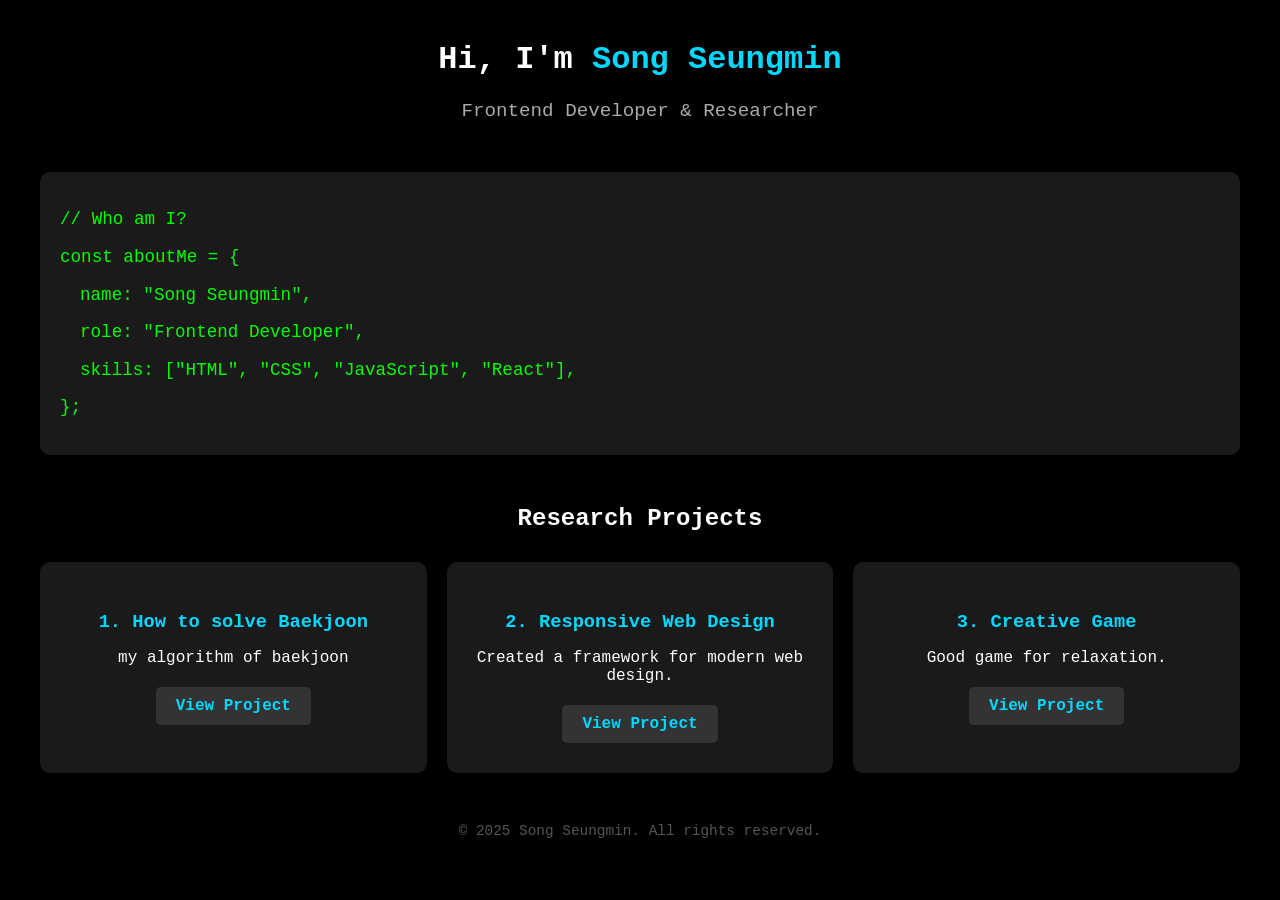
==== index.html @ e550bea3 "Rename test2.html to index.html" ====
<!DOCTYPE html>
<html lang="ko">
<head>
    <meta charset="UTF-8">
    <meta name="viewport" content="width=device-width, initial-scale=1.0">
    <title>Song Seungmin - Portfolio</title>
    <style>
        /* General Styles */
        body {
            margin: 0;
            font-family: 'Courier New', Courier, monospace;
            background-color: #000;
            color: #fff;
        }
        .container {
            max-width: 1200px;
            margin: auto;
            padding: 20px;
        }
        /* Header */
        header {
            text-align: center;
            margin-bottom: 50px;
        }
        header .highlight {
            color: #00d8ff;
        }
        .subtitle {
            font-size: 1.2rem;
            color: #aaa;
        }
        /* Intro Section */
        .intro {
            margin-bottom: 50px;
            padding: 20px;
            background: #1a1a1a;
            border-radius: 10px;
        }
        .intro .code-text {
            color: #00ff00;
            font-size: 1.1rem;
        }
        .intro .code-indent {
            color: #00ff00;
            font-size: 1.1rem;
            margin-left: 20px;
        }
        /* Projects Section */
        .projects {
            margin-top: 40px;
        }
        .projects h2 {
            text-align: center;
            margin-bottom: 30px;
        }
        .project-list {
            display: grid;
            grid-template-columns: repeat(auto-fit, minmax(350px, 1fr));
            gap: 20px;
        }
        .project-item {
            background-color: #1a1a1a;
            padding: 30px;
            border-radius: 10px;
            transition: transform 0.3s ease, box-shadow 0.3s ease;
            text-align: center;
        }
        .project-item:hover {
            transform: translateY(-5px);
            box-shadow: 0 4px 15px rgba(0, 0, 0, 0.8);
        }
        .project-item h3 {
            color: #00d8ff;
            margin-bottom: 10px;
        }
        .project-item p {
            margin-bottom: 20px;
        }
        .project-link {
            color: #00d8ff;
            text-decoration: none;
            font-weight: bold;
            font-size: 1rem;
            padding: 10px 20px;
            background-color: #333;
            border-radius: 5px;
            display: inline-block;
        }
        .project-link:hover {
            background-color: #00d8ff;
            color: #000;
        }
        /* Footer */
        footer {
            text-align: center;
            margin-top: 50px;
            font-size: 0.9rem;
            color: #555;
        }
    </style>
</head>
<body>
    <div class="container">
        <!-- Header Section -->
        <header>
            <h1>Hi, I'm <span class="highlight">Song Seungmin</span></h1>
            <p class="subtitle">Frontend Developer & Researcher</p>
        </header>
        <!-- Introduction Section -->
        <main>
            <section class="intro">
                <p class="code-text">// Who am I?</p>
                <p class="code-text">const aboutMe = &#123;</p>
                <p class="code-indent">name: "Song Seungmin",</p>
                <p class="code-indent">role: "Frontend Developer",</p>
                <p class="code-indent">skills: ["HTML", "CSS", "JavaScript", "React"],</p>
                <p class="code-text">&#125;;</p>
            </section>
            <!-- Projects Section -->
            <section class="projects">
                <h2>Research Projects</h2>
                <div class="project-list">
                    <div class="project-item">
                        <h3>1. How to solve Baekjoon</h3>
                        <p>my algorithm of baekjoon</p>
                        <a href="http://smile-songbaekjoon.kro.kr/" target="_blank" class="project-link">View Project</a>
                    </div>
                    <div class="project-item">
                        <h3>2. Responsive Web Design</h3>
                        <p>Created a framework for modern web design.</p>
                        <a href="http://smile-songport.kro.kr/" target="_blank" class="project-link">View Project</a>
                    </div>
                    <div class="project-item">
                        <h3>3. Creative Game</h3>
                        <p>Good game for relaxation.</p>
                        <a href="http://smile-songgame.kro.kr/" target="_blank" class="project-link">View Project</a>
                    </div>
                </div>
            </section>
        </main>
        <!-- Footer Section -->
        <footer>
            <p>© 2025 Song Seungmin. All rights reserved.</p>
        </footer>
    </div>
</body>
</html>
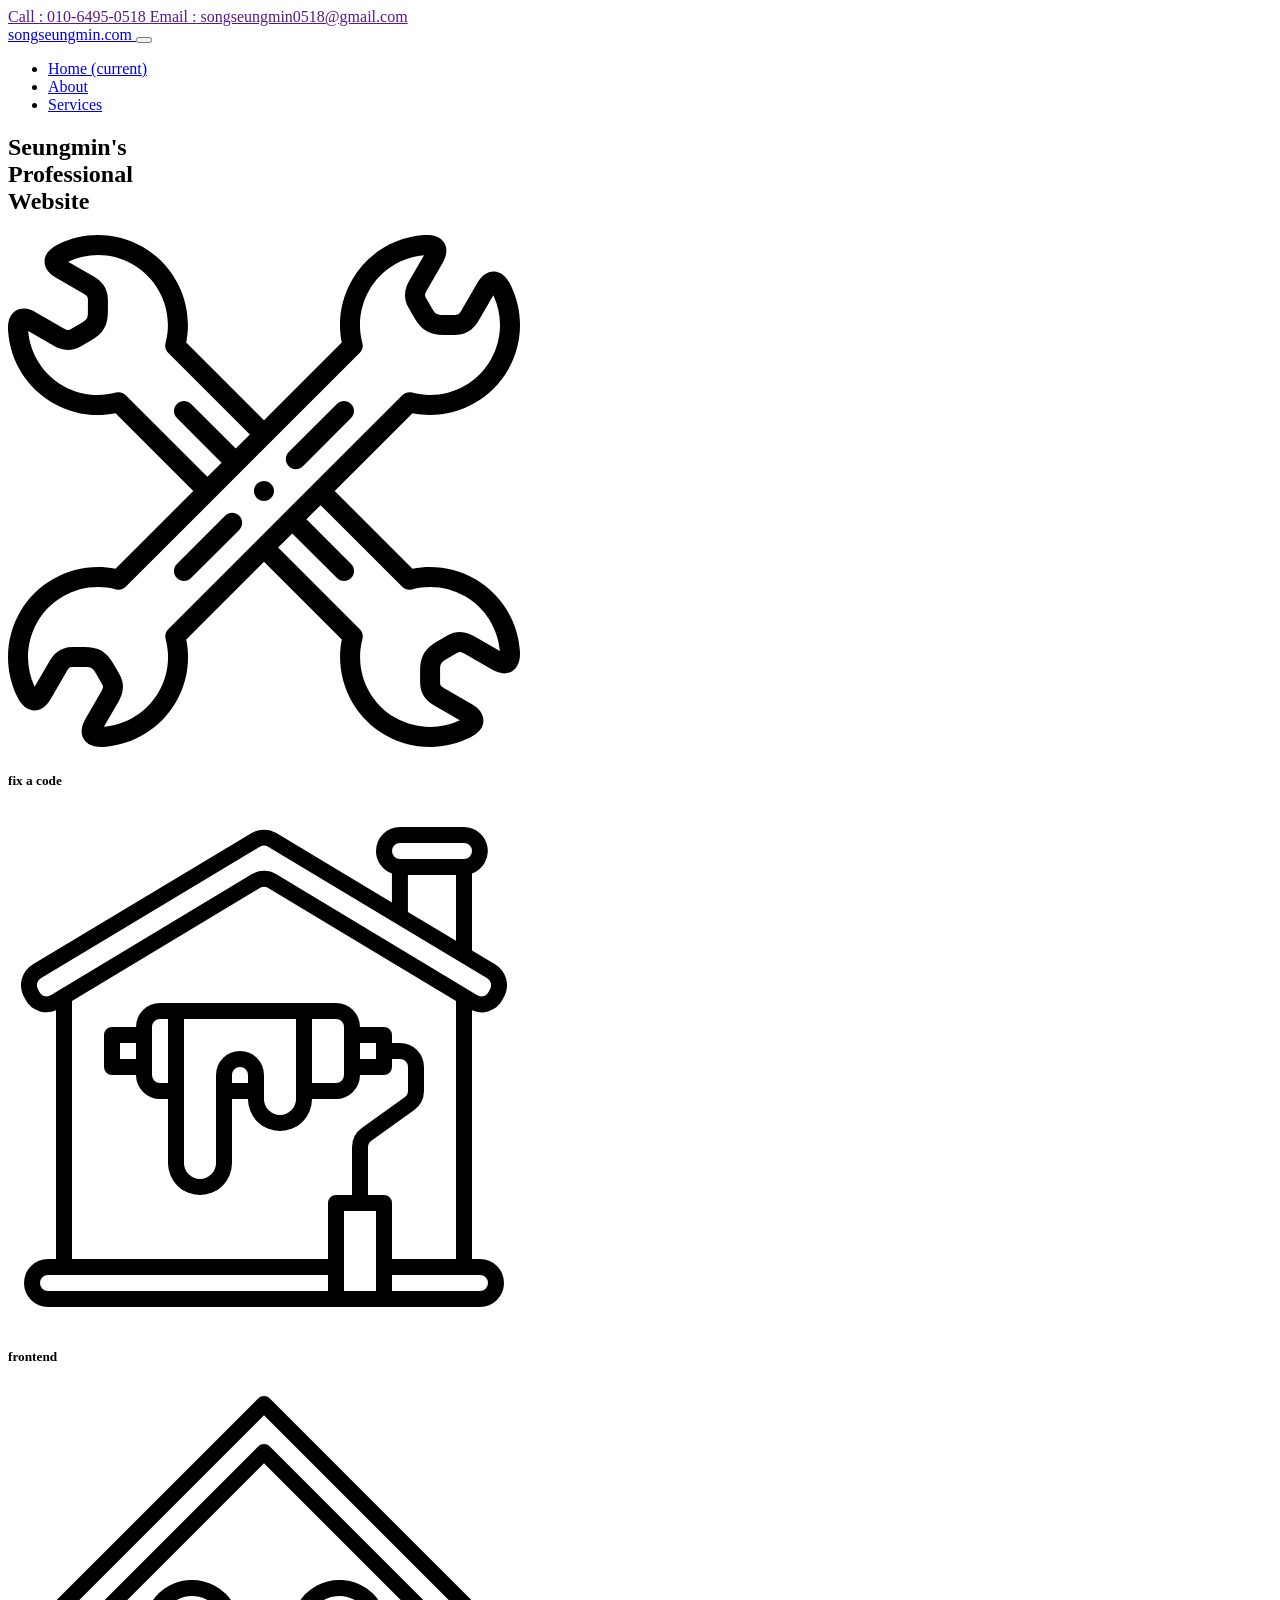
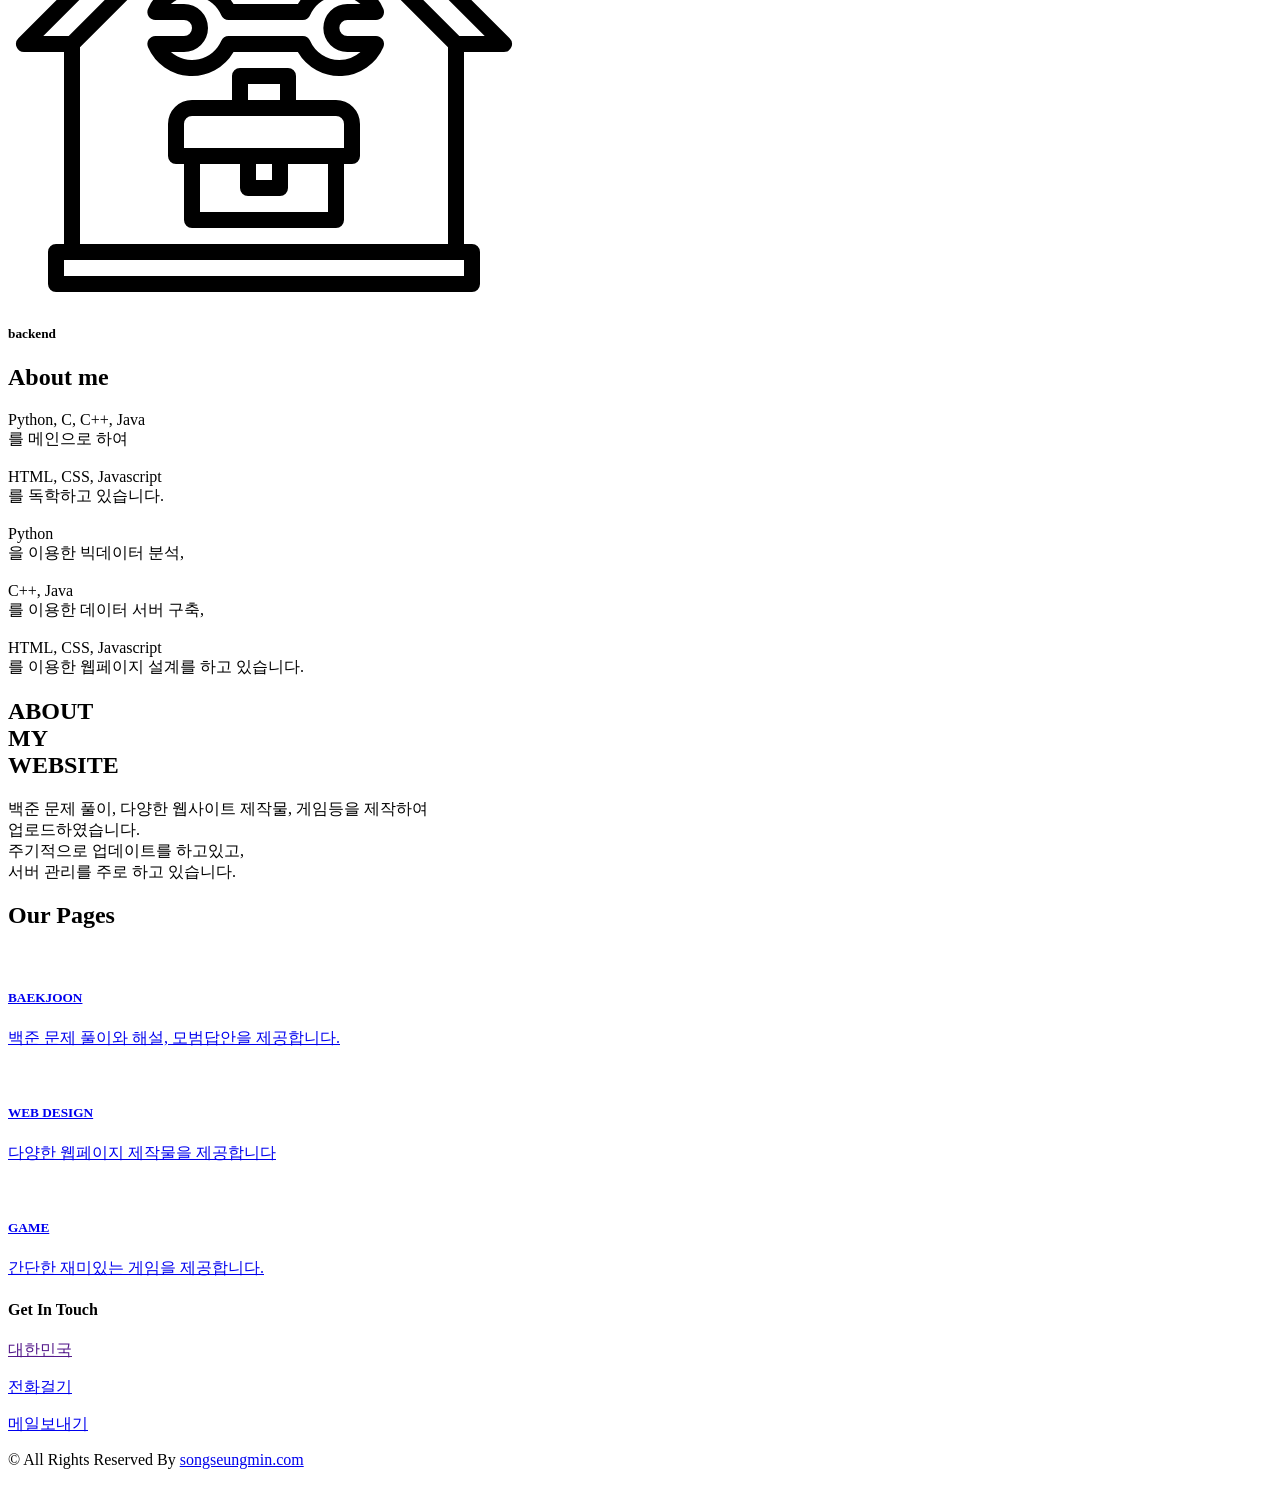
==== commit c25a9ed6: "Update index.html" ====
--- a/index.html
+++ b/index.html
@@ -1,147 +1,383 @@
 <!DOCTYPE html>
-<html lang="ko">
+<html>
+
 <head>
-    <meta charset="UTF-8">
-    <meta name="viewport" content="width=device-width, initial-scale=1.0">
-    <title>Song Seungmin - Portfolio</title>
-    <style>
-        /* General Styles */
-        body {
-            margin: 0;
-            font-family: 'Courier New', Courier, monospace;
-            background-color: #000;
-            color: #fff;
-        }
-        .container {
-            max-width: 1200px;
-            margin: auto;
-            padding: 20px;
-        }
-        /* Header */
-        header {
-            text-align: center;
-            margin-bottom: 50px;
-        }
-        header .highlight {
-            color: #00d8ff;
-        }
-        .subtitle {
-            font-size: 1.2rem;
-            color: #aaa;
-        }
-        /* Intro Section */
-        .intro {
-            margin-bottom: 50px;
-            padding: 20px;
-            background: #1a1a1a;
-            border-radius: 10px;
-        }
-        .intro .code-text {
-            color: #00ff00;
-            font-size: 1.1rem;
-        }
-        .intro .code-indent {
-            color: #00ff00;
-            font-size: 1.1rem;
-            margin-left: 20px;
-        }
-        /* Projects Section */
-        .projects {
-            margin-top: 40px;
-        }
-        .projects h2 {
-            text-align: center;
-            margin-bottom: 30px;
-        }
-        .project-list {
-            display: grid;
-            grid-template-columns: repeat(auto-fit, minmax(350px, 1fr));
-            gap: 20px;
-        }
-        .project-item {
-            background-color: #1a1a1a;
-            padding: 30px;
-            border-radius: 10px;
-            transition: transform 0.3s ease, box-shadow 0.3s ease;
-            text-align: center;
-        }
-        .project-item:hover {
-            transform: translateY(-5px);
-            box-shadow: 0 4px 15px rgba(0, 0, 0, 0.8);
-        }
-        .project-item h3 {
-            color: #00d8ff;
-            margin-bottom: 10px;
-        }
-        .project-item p {
-            margin-bottom: 20px;
-        }
-        .project-link {
-            color: #00d8ff;
-            text-decoration: none;
-            font-weight: bold;
-            font-size: 1rem;
-            padding: 10px 20px;
-            background-color: #333;
-            border-radius: 5px;
-            display: inline-block;
-        }
-        .project-link:hover {
-            background-color: #00d8ff;
-            color: #000;
-        }
-        /* Footer */
-        footer {
-            text-align: center;
-            margin-top: 50px;
-            font-size: 0.9rem;
-            color: #555;
-        }
-    </style>
+  <!-- Basic -->
+  <meta charset="utf-8" />
+  <meta http-equiv="X-UA-Compatible" content="IE=edge" />
+  <!-- Mobile Metas -->
+  <meta name="viewport" content="width=device-width, initial-scale=1, shrink-to-fit=no" />
+  <!-- Site Metas -->
+  <meta name="keywords" content="" />
+  <meta name="description" content="" />
+  <meta name="author" content="" />
+
+  <title>songseungmin</title>
+
+  <!-- slider stylesheet -->
+  <link rel="stylesheet" type="text/css" href="https://cdnjs.cloudflare.com/ajax/libs/OwlCarousel2/2.3.4/assets/owl.carousel.min.css" />
+  <!-- bootstrap core css -->
+  <link rel="stylesheet" type="text/css" href="css/bootstrap.css" />
+  <!-- font awesome style -->
+  <link rel="stylesheet" type="text/css" href="css/font-awesome.min.css" />
+
+  <!-- Custom styles for this template -->
+  <link href="css/style.css" rel="stylesheet" />
+  <!-- responsive style -->
+  <link href="css/responsive.css" rel="stylesheet" />
+
 </head>
+
 <body>
-    <div class="container">
-        <!-- Header Section -->
-        <header>
-            <h1>Hi, I'm <span class="highlight">Song Seungmin</span></h1>
-            <p class="subtitle">Frontend Developer & Researcher</p>
-        </header>
-        <!-- Introduction Section -->
-        <main>
-            <section class="intro">
-                <p class="code-text">// Who am I?</p>
-                <p class="code-text">const aboutMe = &#123;</p>
-                <p class="code-indent">name: "Song Seungmin",</p>
-                <p class="code-indent">role: "Frontend Developer",</p>
-                <p class="code-indent">skills: ["HTML", "CSS", "JavaScript", "React"],</p>
-                <p class="code-text">&#125;;</p>
-            </section>
-            <!-- Projects Section -->
-            <section class="projects">
-                <h2>Research Projects</h2>
-                <div class="project-list">
-                    <div class="project-item">
-                        <h3>1. How to solve Baekjoon</h3>
-                        <p>my algorithm of baekjoon</p>
-                        <a href="http://smile-songbaekjoon.kro.kr/" target="_blank" class="project-link">View Project</a>
+  <div class="hero_area">
+    <!-- header section strats -->
+    <header class="header_section">
+      <div class="header_top">
+        <div class="container-fluid">
+          <div class="contact_nav">
+            <a href="">
+              <i class="fa fa-phone" aria-hidden="true"></i>
+              <span>
+                Call : 010-6495-0518
+              </span>
+            </a>
+            <a href="">
+              <i class="fa fa-envelope" aria-hidden="true"></i>
+              <span>
+                Email : songseungmin0518@gmail.com
+              </span>
+            </a>
+          </div>
+        </div>
+      </div>
+      <div class="header_bottom">
+        <div class="container-fluid">
+          <nav class="navbar navbar-expand-lg custom_nav-container ">
+            <a class="navbar-brand" href="index.html">
+              <span>
+                songseungmin.com
+              </span>
+            </a>
+
+            <button class="navbar-toggler" type="button" data-toggle="collapse" data-target="#navbarSupportedContent" aria-controls="navbarSupportedContent" aria-expanded="false" aria-label="Toggle navigation">
+              <span class=""> </span>
+            </button>
+
+            <div class="collapse navbar-collapse" id="navbarSupportedContent">
+              <ul class="navbar-nav ">
+                <li class="nav-item active">
+                  <a class="nav-link" href="index.html">Home <span class="sr-only">(current)</span></a>
+                </li>
+                <li class="nav-item">
+                  <a class="nav-link" href="about.html"> About</a>
+                </li>
+                <li class="nav-item">
+                  <a class="nav-link" href="service.html">Services</a>
+                </li>
+              </ul>
+            </div>
+          </nav>
+        </div>
+      </div>
+    </header>
+    <!-- end header section -->
+    <!-- slider section -->
+    <section class="slider_section ">
+      <div class="container ">
+        <div class="row">
+          <div class="col-md-6 ">
+            <div class="detail-box">
+              <h1>
+                Seungmin's <br>
+                Professional <br>
+                Website
+              </h1>
+              <p>
+                
+              </p>
+
+            </div>
+          </div>
+          <div class="col-md-6">
+            <div class="img-box">
+
+            </div>
+          </div>
+        </div>
+      </div>
+    </section>
+    <!-- end slider section -->
+  </div>
+
+  <!-- feature section -->
+  <section class="feature_section">
+    <div class="container">
+      <div class="feature_container">
+        <div class="box active">
+          <div class="img-box">
+            <svg enable-background="new 0 0 511.995 511.995" height="512" viewBox="0 0 511.995 511.995" width="512" xmlns="http://www.w3.org/2000/svg">
+              <g>
+                <g>
+                  <path d="m217.106 280.749-48.214 48.214c-3.905 3.905-3.905 10.237 0 14.143 1.953 1.953 4.512 2.929 7.071 2.929s5.119-.976 7.071-2.929l48.214-48.214c3.905-3.905 3.905-10.237 0-14.143s-10.237-3.905-14.142 0z" />
+                  <path d="m328.915 168.939-48.17 48.17c-3.905 3.905-3.905 10.237 0 14.143 1.953 1.953 4.512 2.929 7.071 2.929s5.118-.976 7.071-2.929l48.17-48.17c3.905-3.905 3.905-10.237 0-14.143-3.905-3.905-10.235-3.905-14.142 0z" />
+                  <path d="m467.092 344.045c-19.14-11.051-41.175-14.64-62.649-10.314l-77.734-77.734 77.792-77.792c5.807 1.153 11.636 1.714 17.42 1.713 31.563-.001 61.664-16.706 78.009-45.016 14.983-25.951 16.076-57.546 2.923-84.516-4.363-8.946-10.004-13.602-16.765-13.838-6.652-.225-12.388 3.784-17.092 11.933l-15.5 26.847c-2.641 4.573-3.996 4.574-6.241 4.574h-11.499c-7.173 0-8.405-.712-11.992-6.924l-5.749-9.957c-1.161-2.011-1.801-3.12.84-7.692l15.5-26.847c4.705-8.15 5.307-15.138 1.788-20.769-3.585-5.737-10.432-8.295-20.366-7.6-29.932 2.094-56.747 18.837-71.73 44.789-11.052 19.141-14.641 41.178-10.313 62.65l-77.734 77.734-77.792-77.792c7.444-37.494-9.805-76.089-43.302-95.429-25.954-14.982-57.549-16.075-84.519-2.921-8.945 4.363-13.601 10.003-13.837 16.764-.232 6.636 3.783 12.387 11.933 17.092l26.846 15.5c4.574 2.641 4.574 3.92 4.574 6.241v11.499c0 7.173-.712 8.406-6.924 11.992l-9.958 5.749c-2.011 1.161-3.119 1.801-7.692-.839l-26.847-15.5c-8.15-4.706-15.138-5.307-20.769-1.789-5.737 3.585-8.294 10.437-7.6 20.366 2.094 29.933 18.837 56.749 44.789 71.732 19.141 11.051 41.176 14.64 62.65 10.313l77.734 77.734-77.792 77.791c-37.491-7.443-76.088 9.805-95.429 43.303-14.983 25.951-16.076 57.545-2.922 84.515 4.363 8.946 10.003 13.602 16.764 13.838 6.644.24 12.387-3.783 17.093-11.933l15.5-26.846c2.641-4.574 3.92-4.574 6.242-4.574h11.498c7.172 0 8.405.712 11.992 6.924l5.748 9.957c1.161 2.012 1.801 3.12-.839 7.692l-15.5 26.847c-4.706 8.15-5.307 15.138-1.788 20.769 3.202 5.124 9.008 7.711 17.285 7.711.991 0 2.019-.037 3.08-.111 29.933-2.094 56.749-18.837 71.731-44.788 11.051-19.141 14.641-41.178 10.314-62.65l77.733-77.733 77.792 77.792c-7.443 37.494 9.806 76.089 43.303 95.429 13.902 8.026 29.419 12.066 44.981 12.066 13.488-.001 27.012-3.037 39.534-9.144 8.945-4.363 13.601-10.003 13.837-16.764.232-6.636-3.782-12.387-11.933-17.093l-26.847-15.499c-4.573-2.641-4.573-3.92-4.573-6.242v-11.498c0-7.173.712-8.406 6.924-11.992l9.957-5.749c2.011-1.162 3.118-1.801 7.692.839l26.847 15.5c8.149 4.706 15.137 5.307 20.77 1.788 5.736-3.585 8.294-10.437 7.599-20.365-2.092-29.935-18.836-56.75-44.787-71.733zm-349.33-183.857c-2.529-2.528-6.217-3.514-9.67-2.585-18.082 4.867-36.972 2.39-53.188-6.972-19.866-11.47-32.794-31.86-34.751-54.705l25.178 14.537c6.256 3.612 15.932 7.629 27.692.839l9.958-5.749c12.336-7.123 16.923-15.067 16.923-29.312v-11.5c-.001-13.578-8.318-19.95-14.574-23.562l-25.178-14.535c20.763-9.729 44.887-8.727 64.752 2.743 27.385 15.812 40.811 48.162 32.647 78.671-.923 3.45.063 7.131 2.589 9.656l81.715 81.715-14.141 14.141-44.633-44.633c-3.905-3.905-10.237-3.905-14.143 0s-3.905 10.237 0 14.143l44.633 44.633-14.143 14.143zm42.426 234.045c-2.529 2.529-3.515 6.216-2.585 9.67 4.866 18.083 2.39 36.972-6.973 53.189-11.469 19.865-31.858 32.794-54.704 34.751l14.537-25.178c3.611-6.256 7.627-15.933.839-27.692l-5.749-9.958c-7.123-12.336-15.066-16.923-29.311-16.923h-11.5c-13.577 0-19.95 8.317-23.563 14.573l-14.536 25.178c-9.728-20.763-8.726-44.886 2.743-64.751 15.812-27.386 48.161-40.813 78.671-32.647 3.45.921 7.131-.063 9.656-2.589l234.094-234.094c2.529-2.529 3.515-6.216 2.585-9.67-4.866-18.083-2.391-36.972 6.973-53.188 11.47-19.866 31.86-32.794 54.705-34.751l-14.537 25.177c-3.612 6.256-7.629 15.932-.84 27.692l5.749 9.958c7.123 12.337 15.067 16.923 29.312 16.923h11.5c13.578-.001 19.95-8.318 23.562-14.573l14.537-25.178c9.728 20.763 8.726 44.885-2.744 64.751-15.811 27.386-48.164 40.809-78.671 32.647-3.451-.923-7.131.064-9.656 2.589zm306.476 7.3c-6.257-3.612-15.936-7.626-27.691-.839l-9.958 5.749c-12.336 7.122-16.923 15.066-16.923 29.31v11.5c0 13.578 8.317 19.95 14.573 23.563l25.178 14.536c-20.762 9.729-44.885 8.727-64.751-2.743-27.386-15.812-40.811-48.163-32.647-78.671.923-3.45-.063-7.131-2.589-9.656l-81.716-81.716 14.143-14.143 44.68 44.681c1.953 1.953 4.512 2.929 7.071 2.929s5.118-.977 7.071-2.929c3.905-3.905 3.905-10.237 0-14.142l-44.68-44.681 14.141-14.141 81.667 81.667c2.528 2.528 6.215 3.514 9.67 2.585 18.079-4.867 36.972-2.39 53.188 6.973 19.866 11.47 32.795 31.859 34.751 54.704z" />
+                  <path d="m255.998 245.998h-.007c-5.523 0-9.996 4.477-9.996 10s4.48 10 10.003 10 10-4.477 10-10-4.477-10-10-10z" />
+                </g>
+              </g>
+            </svg>
+          </div>
+          <h5 class="name">
+            fix a code
+          </h5>
+        </div>
+        <div class="box active">
+          <div class="img-box">
+            <svg xmlns="http://www.w3.org/2000/svg" viewBox="0 0 64 64" width="512" height="512">
+              <g id="paint-painted-paint_roller-home-house" data-name="paint-painted-paint roller-home-house">
+                <path d="M60.01,25.05a2.963,2.963,0,0,0,1.85-1.54l.21-.41a3.022,3.022,0,0,0-1.14-3.91L58,17.43V7.82A3,3,0,0,0,57,2H49a3.009,3.009,0,0,0-3,3,2.979,2.979,0,0,0,1.99,2.81v3.62L33.54,2.76a2.988,2.988,0,0,0-3.08,0L3.07,19.19A3.022,3.022,0,0,0,1.93,23.1l.21.41a2.963,2.963,0,0,0,1.85,1.54,2.923,2.923,0,0,0,.83.12A3.033,3.033,0,0,0,6,24.9V56H5a3,3,0,0,0,0,6H59a3,3,0,0,0,0-6H58V24.91A2.9,2.9,0,0,0,60.01,25.05ZM49,4h8a1,1,0,0,1,0,2H49a1,1,0,0,1,0-2Zm7,4v8.23l-6.01-3.6V8ZM40,60H5a1,1,0,0,1,0-2H40Zm6,0H42V50h4Zm1-12H45V42.03a1.028,1.028,0,0,1,.42-.82l5.32-3.8A2.991,2.991,0,0,0,52,34.97V32a3.009,3.009,0,0,0-3-3H48V28a1,1,0,0,0-1-1H44a3.009,3.009,0,0,0-3-3H19a3.009,3.009,0,0,0-3,3H13a1,1,0,0,0-1,1v4a1,1,0,0,0,1,1h3a3.009,3.009,0,0,0,3,3h1v8a4,4,0,0,0,8,0V36h2a4,4,0,0,0,8,0h3a3.009,3.009,0,0,0,3-3h3a1,1,0,0,0,1-1V31h1a1,1,0,0,1,1,1v2.97a1.028,1.028,0,0,1-.42.82l-5.32,3.8A2.991,2.991,0,0,0,43,42.03V48H41a1,1,0,0,0-1,1v7H8V23.76L31.48,9.62a1.02,1.02,0,0,1,1.04,0L56,23.76V56H48V49A1,1,0,0,0,47,48ZM46,29v2H44V29Zm-4-2v6a1,1,0,0,1-1,1H38V26h3A1,1,0,0,1,42,27ZM29,30a3.009,3.009,0,0,0-3,3V44a2,2,0,0,1-4,0V26H36V36a2,2,0,0,1-4,0V33A3.009,3.009,0,0,0,29,30Zm1,3v1H28V33a1,1,0,0,1,2,0ZM20,26v8H19a1,1,0,0,1-1-1V27a1,1,0,0,1,1-1Zm-4,3v2H14V29ZM59,58a1,1,0,0,1,0,2H48V58ZM33.55,7.91a2.979,2.979,0,0,0-3.1,0L5.34,23.03a1.018,1.018,0,0,1-.8.1.972.972,0,0,1-.61-.51l-.21-.41A1.021,1.021,0,0,1,4.1,20.9L31.49,4.47a1,1,0,0,1,1.02,0L59.9,20.9a1.021,1.021,0,0,1,.38,1.31l-.21.41a.972.972,0,0,1-.61.51,1.018,1.018,0,0,1-.8-.1Z" />
+              </g>
+            </svg>
+          </div>
+          <h5 class="name">
+            frontend
+          </h5>
+        </div>
+        <div class="box active">
+          <div class="img-box">
+            <svg xmlns="http://www.w3.org/2000/svg" viewBox="0 0 64 64" width="512" height="512">
+              <path d="M62.707,31.293l-30-30a1,1,0,0,0-1.414,0l-30,30A1,1,0,0,0,2,33H7V57H6a1,1,0,0,0-1,1v4a1,1,0,0,0,1,1H58a1,1,0,0,0,1-1V58a1,1,0,0,0-1-1H57V33h5a1,1,0,0,0,.707-1.707ZM57,61H7V59H57ZM9,57V32.414l23-23,23,23V57ZM56.414,31,32.707,7.293a1,1,0,0,0-1.414,0L7.586,31H4.414L32,3.414,59.586,31Z" />
+              <path d="M41,39H36V36a1,1,0,0,0-1-1H29a1,1,0,0,0-1,1v3H23a3,3,0,0,0-3,3v4a1,1,0,0,0,1,1h1v7a1,1,0,0,0,1,1H41a1,1,0,0,0,1-1V47h1a1,1,0,0,0,1-1V42A3,3,0,0,0,41,39ZM30,37h4v2H30ZM40,53H24V47h5v3a1,1,0,0,0,1,1h4a1,1,0,0,0,1-1V47h5Zm-9-6h2v2H31Zm11-2H22V42a1,1,0,0,1,1-1H41a1,1,0,0,1,1,1Z" />
+              <path d="M46,31H42.422a1,1,0,0,1,0-2H46a1,1,0,0,0,.916-1.4A5.992,5.992,0,0,0,36.231,27h-8.04a5.992,5.992,0,0,0-10.685.6,1,1,0,0,0,.916,1.4H22a1,1,0,0,1,0,2H18.422a1,1,0,0,0-.916,1.4,5.992,5.992,0,0,0,10.685.6h8.04a5.992,5.992,0,0,0,10.685-.6A1,1,0,0,0,46,31Zm-4.578,3a4,4,0,0,1-3.662-2.4,1,1,0,0,0-.916-.6H27.578a1,1,0,0,0-.916.6,3.991,3.991,0,0,1-6.3,1.4H22a3,3,0,0,0,0-6H20.359a3.991,3.991,0,0,1,6.3,1.4,1,1,0,0,0,.916.6h9.266a1,1,0,0,0,.916-.6,3.991,3.991,0,0,1,6.3-1.4h-1.64a3,3,0,0,0,0,6h1.64A3.988,3.988,0,0,1,41.422,34Z" /></svg>
+          </div>
+          <h5 class="name">
+            backend
+          </h5>
+        </div>
+      </div>
+    </div>
+  </section>
+
+  <!-- end feature section -->
+
+  <!-- about section -->
+
+  <section class="about_section layout_padding-bottom">
+    <div class="container">
+      <div class="row">
+        <div class="col-lg-5 col-md-6">
+          <div class="detail-box">
+            <h2>
+              About me
+            </h2>
+            <p>
+              Python, C, C++, Java<br>
+              를 메인으로 하여<br><br>
+              HTML, CSS, Javascript<br>
+              를 독학하고 있습니다.<br><br>
+              Python<br>
+              을 이용한 빅데이터 분석,<br><br>
+              C++, Java<br>
+              를 이용한 데이터 서버 구축, <br><br>
+              HTML, CSS, Javascript<br>
+              를 이용한 웹페이지 설계를 하고 있습니다.<br>
+            </p>
+
+          </div>
+        </div>
+        <div class="col-lg-7 col-md-6">
+          <div class="img-box">
+          </div>
+        </div>
+      </div>
+    </div>
+  </section>
+
+  <!-- end about section -->
+
+
+  <!-- professional section -->
+
+  <section class="professional_section layout_padding">
+    <div class="container">
+      <div class="row">
+        <div class="col-md-6">
+          <div class="img-box">
+          </div>
+        </div>
+        <div class="col-md-6 ">
+          <div class="detail-box">
+            <h2>
+              ABOUT<br>
+              MY<br>
+              WEBSITE
+            </h2>
+            <p>
+              백준 문제 풀이, 다양한 웹사이트 제작물, 게임등을 제작하여<br>
+              업로드하였습니다.<br>
+              주기적으로 업데이트를 하고있고,<br>
+              서버 관리를 주로 하고 있습니다.
+            </p>
+          </div>
+        </div>
+      </div>
+    </div>
+  </section>
+
+  <!-- end professional section -->
+
+  <!-- service section -->
+
+  <section class="service_section layout_padding">
+    <div class="container ">
+      <div class="heading_container heading_center">
+        <h2> Our Pages </h2>
+      </div>
+      <div class="row">
+        <div class="col-sm-6 col-md-4 mx-auto">
+          <div class="box ">
+            <div class="img-box">
+              <img src="images/s1.png" alt="" />
+            </div>
+            <div class="detail-box">
+              <h5>
+                <a href="http://smile-songbaekjoon.kro.kr">BAEKJOON</a>
+              </h5>
+              <p>
+                <a href="http://smile-songbaekjoon.kro.kr">백준 문제 풀이와 해설, 모범답안을 제공합니다.</a>
+              </p>
+            </div>
+          </div>
+        </div>
+        <div class="col-sm-6 col-md-4 mx-auto">
+          <div class="box ">
+            <div class="img-box">
+              <img src="images/s2.png" alt="" />
+            </div>
+            <div class="detail-box">
+              <h5>
+                <a href="http://smile-songport.kro.kr">WEB DESIGN</a>
+              </h5>
+              <p>
+                <a href="http://smile-songport.kro.kr">다양한 웹페이지 제작물을 제공합니다</a>
+              </p>
+            </div>
+          </div>
+        </div>
+        <div class="col-sm-6 col-md-4 mx-auto">
+          <div class="box ">
+            <div class="img-box">
+              <img src="images/s3.png" alt="" />
+            </div>
+            <div class="detail-box">
+              <h5>
+                <a href="http://smile-songgame.kro.kr">GAME</a>
+              </h5>
+              <p>
+                <a href="http://smile-songgame.kro.kr">간단한 재미있는 게임을 제공합니다.</a>
+              </p>
+            </div>
+          </div>
+        </div>
+      </div>
+      <div class="btn-box">
+      </div>
+    </div>
+  </section>
+
+  <!-- end service section -->
+
+  <!-- client section -->
+
+
+  <!-- end client section -->
+
+  <!-- contact section -->
+
+
+
+  <!-- end contact section -->
+
+
+  <!-- info section -->
+  <section class="info_section ">
+    <div class="container">
+      <h4>
+        Get In Touch
+      </h4>
+      <div class="row">
+        <div class="col-lg-10 mx-auto">
+          <div class="info_items">
+            <div class="row">
+              <div class="col-md-4">
+                <a href="">
+                  <div class="item ">
+                    <div class="img-box ">
+                      <i class="fa fa-map-marker" aria-hidden="true"></i>
                     </div>
-                    <div class="project-item">
-                        <h3>2. Responsive Web Design</h3>
-                        <p>Created a framework for modern web design.</p>
-                        <a href="http://smile-songport.kro.kr/" target="_blank" class="project-link">View Project</a>
+                    <p>
+                      대한민국
+                    </p>
+                  </div>
+                </a>
+              </div>
+              <div class="col-md-4">
+                <a href="">
+                  <div class="item ">
+                    <div class="img-box ">
+                      <i class="fa fa-phone" aria-hidden="true"></i>
                     </div>
-                    <div class="project-item">
-                        <h3>3. Creative Game</h3>
-                        <p>Good game for relaxation.</p>
-                        <a href="http://smile-songgame.kro.kr/" target="_blank" class="project-link">View Project</a>
+                    <p>
+                      <a href="tel:01064950518">전화걸기</a>
+                    </p>
+                  </div>
+                </a>
+              </div>
+              <div class="col-md-4">
+                <a href="">
+                  <div class="item ">
+                    <div class="img-box">
+                      <i class="fa fa-envelope" aria-hidden="true"></i>
                     </div>
-                </div>
-            </section>
-        </main>
-        <!-- Footer Section -->
-        <footer>
-            <p>© 2025 Song Seungmin. All rights reserved.</p>
-        </footer>
-    </div>
+                    <p>
+                      <a href="mailto:songseungmin0518@naver.com">메일보내기</a>
+                    </p>
+                  </div>
+                </a>
+              </div>
+            </div>
+          </div>
+        </div>
+      </div>
+    </div>
+
+    </div>
+  </section>
+
+
+
+  <!-- end info_section -->
+
+  <!-- footer section -->
+  <footer class="footer_section">
+    <div class="container">
+      <p>
+        &copy; <span id="displayDateYear"></span> All Rights Reserved By
+        <a href="https://html.design/">songseungmin.com</a>
+      </p>
+    </div>
+  </footer>
+  <!-- footer section -->
+
+  <script src="js/jquery-3.4.1.min.js"></script>
+  <script src="js/bootstrap.js"></script>
+  <script src="https://cdnjs.cloudflare.com/ajax/libs/OwlCarousel2/2.3.4/owl.carousel.min.js">
+  </script>
+  <script src="js/custom.js"></script>
+  <!-- Google Map -->
+  <script src="https://maps.googleapis.com/maps/api/js?key=AIzaSyCh39n5U-4IoWpsVGUHWdqB6puEkhRLdmI&callback=myMap"></script>
+  <!-- End Google Map -->
+
+
 </body>
+
 </html>
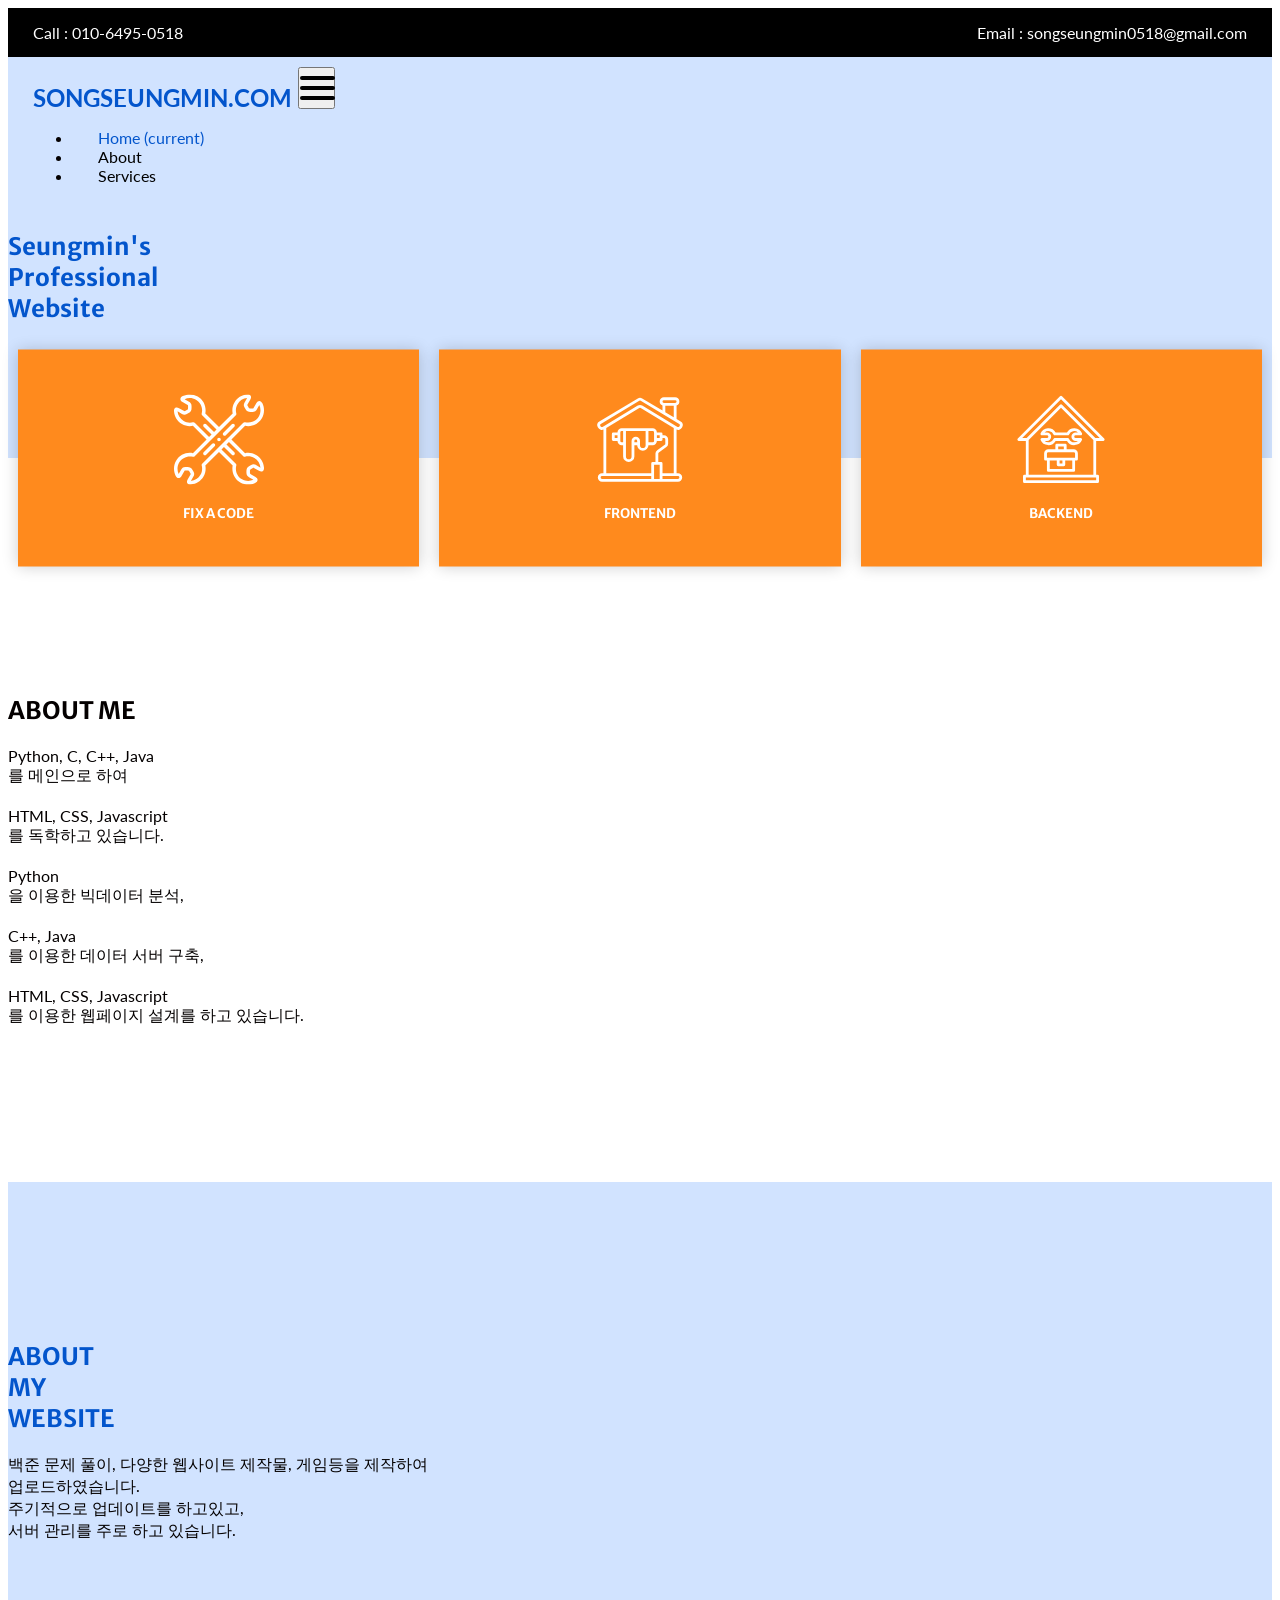
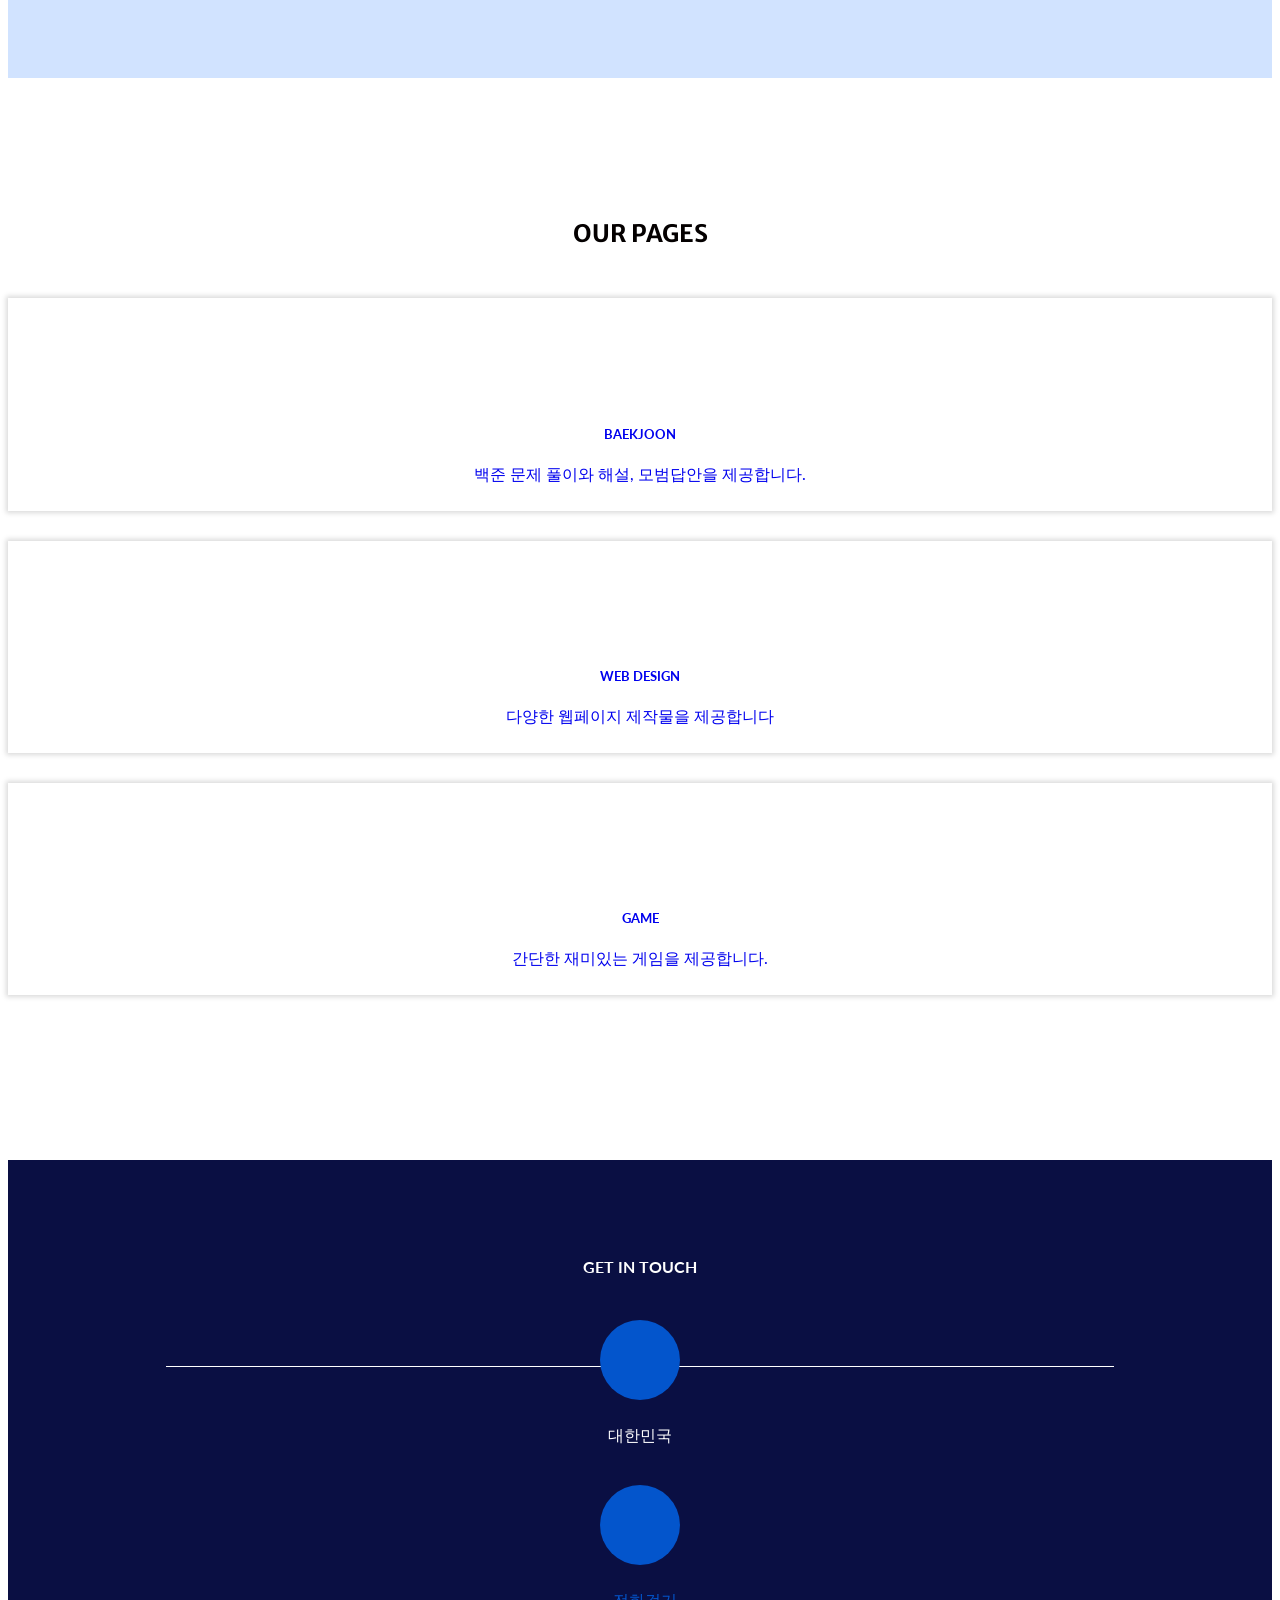
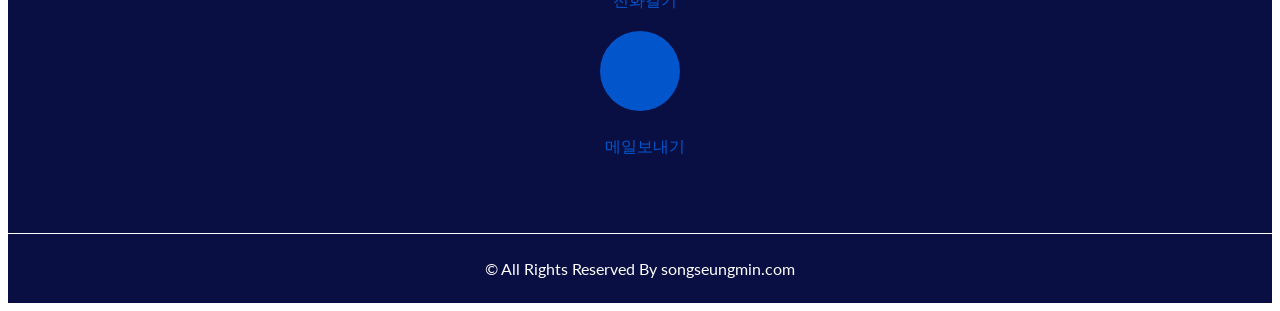
==== commit 74a64be1: "Add files via upload" ====
--- a/index.html
+++ b/index.html
@@ -1,383 +1,385 @@
-<!DOCTYPE html>
-<html>
-
-<head>
-  <!-- Basic -->
-  <meta charset="utf-8" />
-  <meta http-equiv="X-UA-Compatible" content="IE=edge" />
-  <!-- Mobile Metas -->
-  <meta name="viewport" content="width=device-width, initial-scale=1, shrink-to-fit=no" />
-  <!-- Site Metas -->
-  <meta name="keywords" content="" />
-  <meta name="description" content="" />
-  <meta name="author" content="" />
-
-  <title>songseungmin</title>
-
-  <!-- slider stylesheet -->
-  <link rel="stylesheet" type="text/css" href="https://cdnjs.cloudflare.com/ajax/libs/OwlCarousel2/2.3.4/assets/owl.carousel.min.css" />
-  <!-- bootstrap core css -->
-  <link rel="stylesheet" type="text/css" href="css/bootstrap.css" />
-  <!-- font awesome style -->
-  <link rel="stylesheet" type="text/css" href="css/font-awesome.min.css" />
-
-  <!-- Custom styles for this template -->
-  <link href="css/style.css" rel="stylesheet" />
-  <!-- responsive style -->
-  <link href="css/responsive.css" rel="stylesheet" />
-
-</head>
-
-<body>
-  <div class="hero_area">
-    <!-- header section strats -->
-    <header class="header_section">
-      <div class="header_top">
-        <div class="container-fluid">
-          <div class="contact_nav">
-            <a href="">
-              <i class="fa fa-phone" aria-hidden="true"></i>
-              <span>
-                Call : 010-6495-0518
-              </span>
-            </a>
-            <a href="">
-              <i class="fa fa-envelope" aria-hidden="true"></i>
-              <span>
-                Email : songseungmin0518@gmail.com
-              </span>
-            </a>
-          </div>
-        </div>
-      </div>
-      <div class="header_bottom">
-        <div class="container-fluid">
-          <nav class="navbar navbar-expand-lg custom_nav-container ">
-            <a class="navbar-brand" href="index.html">
-              <span>
-                songseungmin.com
-              </span>
-            </a>
-
-            <button class="navbar-toggler" type="button" data-toggle="collapse" data-target="#navbarSupportedContent" aria-controls="navbarSupportedContent" aria-expanded="false" aria-label="Toggle navigation">
-              <span class=""> </span>
-            </button>
-
-            <div class="collapse navbar-collapse" id="navbarSupportedContent">
-              <ul class="navbar-nav ">
-                <li class="nav-item active">
-                  <a class="nav-link" href="index.html">Home <span class="sr-only">(current)</span></a>
-                </li>
-                <li class="nav-item">
-                  <a class="nav-link" href="about.html"> About</a>
-                </li>
-                <li class="nav-item">
-                  <a class="nav-link" href="service.html">Services</a>
-                </li>
-              </ul>
-            </div>
-          </nav>
-        </div>
-      </div>
-    </header>
-    <!-- end header section -->
-    <!-- slider section -->
-    <section class="slider_section ">
-      <div class="container ">
-        <div class="row">
-          <div class="col-md-6 ">
-            <div class="detail-box">
-              <h1>
-                Seungmin's <br>
-                Professional <br>
-                Website
-              </h1>
-              <p>
-                
-              </p>
-
-            </div>
-          </div>
-          <div class="col-md-6">
-            <div class="img-box">
-
-            </div>
-          </div>
-        </div>
-      </div>
-    </section>
-    <!-- end slider section -->
-  </div>
-
-  <!-- feature section -->
-  <section class="feature_section">
-    <div class="container">
-      <div class="feature_container">
-        <div class="box active">
-          <div class="img-box">
-            <svg enable-background="new 0 0 511.995 511.995" height="512" viewBox="0 0 511.995 511.995" width="512" xmlns="http://www.w3.org/2000/svg">
-              <g>
-                <g>
-                  <path d="m217.106 280.749-48.214 48.214c-3.905 3.905-3.905 10.237 0 14.143 1.953 1.953 4.512 2.929 7.071 2.929s5.119-.976 7.071-2.929l48.214-48.214c3.905-3.905 3.905-10.237 0-14.143s-10.237-3.905-14.142 0z" />
-                  <path d="m328.915 168.939-48.17 48.17c-3.905 3.905-3.905 10.237 0 14.143 1.953 1.953 4.512 2.929 7.071 2.929s5.118-.976 7.071-2.929l48.17-48.17c3.905-3.905 3.905-10.237 0-14.143-3.905-3.905-10.235-3.905-14.142 0z" />
-                  <path d="m467.092 344.045c-19.14-11.051-41.175-14.64-62.649-10.314l-77.734-77.734 77.792-77.792c5.807 1.153 11.636 1.714 17.42 1.713 31.563-.001 61.664-16.706 78.009-45.016 14.983-25.951 16.076-57.546 2.923-84.516-4.363-8.946-10.004-13.602-16.765-13.838-6.652-.225-12.388 3.784-17.092 11.933l-15.5 26.847c-2.641 4.573-3.996 4.574-6.241 4.574h-11.499c-7.173 0-8.405-.712-11.992-6.924l-5.749-9.957c-1.161-2.011-1.801-3.12.84-7.692l15.5-26.847c4.705-8.15 5.307-15.138 1.788-20.769-3.585-5.737-10.432-8.295-20.366-7.6-29.932 2.094-56.747 18.837-71.73 44.789-11.052 19.141-14.641 41.178-10.313 62.65l-77.734 77.734-77.792-77.792c7.444-37.494-9.805-76.089-43.302-95.429-25.954-14.982-57.549-16.075-84.519-2.921-8.945 4.363-13.601 10.003-13.837 16.764-.232 6.636 3.783 12.387 11.933 17.092l26.846 15.5c4.574 2.641 4.574 3.92 4.574 6.241v11.499c0 7.173-.712 8.406-6.924 11.992l-9.958 5.749c-2.011 1.161-3.119 1.801-7.692-.839l-26.847-15.5c-8.15-4.706-15.138-5.307-20.769-1.789-5.737 3.585-8.294 10.437-7.6 20.366 2.094 29.933 18.837 56.749 44.789 71.732 19.141 11.051 41.176 14.64 62.65 10.313l77.734 77.734-77.792 77.791c-37.491-7.443-76.088 9.805-95.429 43.303-14.983 25.951-16.076 57.545-2.922 84.515 4.363 8.946 10.003 13.602 16.764 13.838 6.644.24 12.387-3.783 17.093-11.933l15.5-26.846c2.641-4.574 3.92-4.574 6.242-4.574h11.498c7.172 0 8.405.712 11.992 6.924l5.748 9.957c1.161 2.012 1.801 3.12-.839 7.692l-15.5 26.847c-4.706 8.15-5.307 15.138-1.788 20.769 3.202 5.124 9.008 7.711 17.285 7.711.991 0 2.019-.037 3.08-.111 29.933-2.094 56.749-18.837 71.731-44.788 11.051-19.141 14.641-41.178 10.314-62.65l77.733-77.733 77.792 77.792c-7.443 37.494 9.806 76.089 43.303 95.429 13.902 8.026 29.419 12.066 44.981 12.066 13.488-.001 27.012-3.037 39.534-9.144 8.945-4.363 13.601-10.003 13.837-16.764.232-6.636-3.782-12.387-11.933-17.093l-26.847-15.499c-4.573-2.641-4.573-3.92-4.573-6.242v-11.498c0-7.173.712-8.406 6.924-11.992l9.957-5.749c2.011-1.162 3.118-1.801 7.692.839l26.847 15.5c8.149 4.706 15.137 5.307 20.77 1.788 5.736-3.585 8.294-10.437 7.599-20.365-2.092-29.935-18.836-56.75-44.787-71.733zm-349.33-183.857c-2.529-2.528-6.217-3.514-9.67-2.585-18.082 4.867-36.972 2.39-53.188-6.972-19.866-11.47-32.794-31.86-34.751-54.705l25.178 14.537c6.256 3.612 15.932 7.629 27.692.839l9.958-5.749c12.336-7.123 16.923-15.067 16.923-29.312v-11.5c-.001-13.578-8.318-19.95-14.574-23.562l-25.178-14.535c20.763-9.729 44.887-8.727 64.752 2.743 27.385 15.812 40.811 48.162 32.647 78.671-.923 3.45.063 7.131 2.589 9.656l81.715 81.715-14.141 14.141-44.633-44.633c-3.905-3.905-10.237-3.905-14.143 0s-3.905 10.237 0 14.143l44.633 44.633-14.143 14.143zm42.426 234.045c-2.529 2.529-3.515 6.216-2.585 9.67 4.866 18.083 2.39 36.972-6.973 53.189-11.469 19.865-31.858 32.794-54.704 34.751l14.537-25.178c3.611-6.256 7.627-15.933.839-27.692l-5.749-9.958c-7.123-12.336-15.066-16.923-29.311-16.923h-11.5c-13.577 0-19.95 8.317-23.563 14.573l-14.536 25.178c-9.728-20.763-8.726-44.886 2.743-64.751 15.812-27.386 48.161-40.813 78.671-32.647 3.45.921 7.131-.063 9.656-2.589l234.094-234.094c2.529-2.529 3.515-6.216 2.585-9.67-4.866-18.083-2.391-36.972 6.973-53.188 11.47-19.866 31.86-32.794 54.705-34.751l-14.537 25.177c-3.612 6.256-7.629 15.932-.84 27.692l5.749 9.958c7.123 12.337 15.067 16.923 29.312 16.923h11.5c13.578-.001 19.95-8.318 23.562-14.573l14.537-25.178c9.728 20.763 8.726 44.885-2.744 64.751-15.811 27.386-48.164 40.809-78.671 32.647-3.451-.923-7.131.064-9.656 2.589zm306.476 7.3c-6.257-3.612-15.936-7.626-27.691-.839l-9.958 5.749c-12.336 7.122-16.923 15.066-16.923 29.31v11.5c0 13.578 8.317 19.95 14.573 23.563l25.178 14.536c-20.762 9.729-44.885 8.727-64.751-2.743-27.386-15.812-40.811-48.163-32.647-78.671.923-3.45-.063-7.131-2.589-9.656l-81.716-81.716 14.143-14.143 44.68 44.681c1.953 1.953 4.512 2.929 7.071 2.929s5.118-.977 7.071-2.929c3.905-3.905 3.905-10.237 0-14.142l-44.68-44.681 14.141-14.141 81.667 81.667c2.528 2.528 6.215 3.514 9.67 2.585 18.079-4.867 36.972-2.39 53.188 6.973 19.866 11.47 32.795 31.859 34.751 54.704z" />
-                  <path d="m255.998 245.998h-.007c-5.523 0-9.996 4.477-9.996 10s4.48 10 10.003 10 10-4.477 10-10-4.477-10-10-10z" />
-                </g>
-              </g>
-            </svg>
-          </div>
-          <h5 class="name">
-            fix a code
-          </h5>
-        </div>
-        <div class="box active">
-          <div class="img-box">
-            <svg xmlns="http://www.w3.org/2000/svg" viewBox="0 0 64 64" width="512" height="512">
-              <g id="paint-painted-paint_roller-home-house" data-name="paint-painted-paint roller-home-house">
-                <path d="M60.01,25.05a2.963,2.963,0,0,0,1.85-1.54l.21-.41a3.022,3.022,0,0,0-1.14-3.91L58,17.43V7.82A3,3,0,0,0,57,2H49a3.009,3.009,0,0,0-3,3,2.979,2.979,0,0,0,1.99,2.81v3.62L33.54,2.76a2.988,2.988,0,0,0-3.08,0L3.07,19.19A3.022,3.022,0,0,0,1.93,23.1l.21.41a2.963,2.963,0,0,0,1.85,1.54,2.923,2.923,0,0,0,.83.12A3.033,3.033,0,0,0,6,24.9V56H5a3,3,0,0,0,0,6H59a3,3,0,0,0,0-6H58V24.91A2.9,2.9,0,0,0,60.01,25.05ZM49,4h8a1,1,0,0,1,0,2H49a1,1,0,0,1,0-2Zm7,4v8.23l-6.01-3.6V8ZM40,60H5a1,1,0,0,1,0-2H40Zm6,0H42V50h4Zm1-12H45V42.03a1.028,1.028,0,0,1,.42-.82l5.32-3.8A2.991,2.991,0,0,0,52,34.97V32a3.009,3.009,0,0,0-3-3H48V28a1,1,0,0,0-1-1H44a3.009,3.009,0,0,0-3-3H19a3.009,3.009,0,0,0-3,3H13a1,1,0,0,0-1,1v4a1,1,0,0,0,1,1h3a3.009,3.009,0,0,0,3,3h1v8a4,4,0,0,0,8,0V36h2a4,4,0,0,0,8,0h3a3.009,3.009,0,0,0,3-3h3a1,1,0,0,0,1-1V31h1a1,1,0,0,1,1,1v2.97a1.028,1.028,0,0,1-.42.82l-5.32,3.8A2.991,2.991,0,0,0,43,42.03V48H41a1,1,0,0,0-1,1v7H8V23.76L31.48,9.62a1.02,1.02,0,0,1,1.04,0L56,23.76V56H48V49A1,1,0,0,0,47,48ZM46,29v2H44V29Zm-4-2v6a1,1,0,0,1-1,1H38V26h3A1,1,0,0,1,42,27ZM29,30a3.009,3.009,0,0,0-3,3V44a2,2,0,0,1-4,0V26H36V36a2,2,0,0,1-4,0V33A3.009,3.009,0,0,0,29,30Zm1,3v1H28V33a1,1,0,0,1,2,0ZM20,26v8H19a1,1,0,0,1-1-1V27a1,1,0,0,1,1-1Zm-4,3v2H14V29ZM59,58a1,1,0,0,1,0,2H48V58ZM33.55,7.91a2.979,2.979,0,0,0-3.1,0L5.34,23.03a1.018,1.018,0,0,1-.8.1.972.972,0,0,1-.61-.51l-.21-.41A1.021,1.021,0,0,1,4.1,20.9L31.49,4.47a1,1,0,0,1,1.02,0L59.9,20.9a1.021,1.021,0,0,1,.38,1.31l-.21.41a.972.972,0,0,1-.61.51,1.018,1.018,0,0,1-.8-.1Z" />
-              </g>
-            </svg>
-          </div>
-          <h5 class="name">
-            frontend
-          </h5>
-        </div>
-        <div class="box active">
-          <div class="img-box">
-            <svg xmlns="http://www.w3.org/2000/svg" viewBox="0 0 64 64" width="512" height="512">
-              <path d="M62.707,31.293l-30-30a1,1,0,0,0-1.414,0l-30,30A1,1,0,0,0,2,33H7V57H6a1,1,0,0,0-1,1v4a1,1,0,0,0,1,1H58a1,1,0,0,0,1-1V58a1,1,0,0,0-1-1H57V33h5a1,1,0,0,0,.707-1.707ZM57,61H7V59H57ZM9,57V32.414l23-23,23,23V57ZM56.414,31,32.707,7.293a1,1,0,0,0-1.414,0L7.586,31H4.414L32,3.414,59.586,31Z" />
-              <path d="M41,39H36V36a1,1,0,0,0-1-1H29a1,1,0,0,0-1,1v3H23a3,3,0,0,0-3,3v4a1,1,0,0,0,1,1h1v7a1,1,0,0,0,1,1H41a1,1,0,0,0,1-1V47h1a1,1,0,0,0,1-1V42A3,3,0,0,0,41,39ZM30,37h4v2H30ZM40,53H24V47h5v3a1,1,0,0,0,1,1h4a1,1,0,0,0,1-1V47h5Zm-9-6h2v2H31Zm11-2H22V42a1,1,0,0,1,1-1H41a1,1,0,0,1,1,1Z" />
-              <path d="M46,31H42.422a1,1,0,0,1,0-2H46a1,1,0,0,0,.916-1.4A5.992,5.992,0,0,0,36.231,27h-8.04a5.992,5.992,0,0,0-10.685.6,1,1,0,0,0,.916,1.4H22a1,1,0,0,1,0,2H18.422a1,1,0,0,0-.916,1.4,5.992,5.992,0,0,0,10.685.6h8.04a5.992,5.992,0,0,0,10.685-.6A1,1,0,0,0,46,31Zm-4.578,3a4,4,0,0,1-3.662-2.4,1,1,0,0,0-.916-.6H27.578a1,1,0,0,0-.916.6,3.991,3.991,0,0,1-6.3,1.4H22a3,3,0,0,0,0-6H20.359a3.991,3.991,0,0,1,6.3,1.4,1,1,0,0,0,.916.6h9.266a1,1,0,0,0,.916-.6,3.991,3.991,0,0,1,6.3-1.4h-1.64a3,3,0,0,0,0,6h1.64A3.988,3.988,0,0,1,41.422,34Z" /></svg>
-          </div>
-          <h5 class="name">
-            backend
-          </h5>
-        </div>
-      </div>
-    </div>
-  </section>
-
-  <!-- end feature section -->
-
-  <!-- about section -->
-
-  <section class="about_section layout_padding-bottom">
-    <div class="container">
-      <div class="row">
-        <div class="col-lg-5 col-md-6">
-          <div class="detail-box">
-            <h2>
-              About me
-            </h2>
-            <p>
-              Python, C, C++, Java<br>
-              를 메인으로 하여<br><br>
-              HTML, CSS, Javascript<br>
-              를 독학하고 있습니다.<br><br>
-              Python<br>
-              을 이용한 빅데이터 분석,<br><br>
-              C++, Java<br>
-              를 이용한 데이터 서버 구축, <br><br>
-              HTML, CSS, Javascript<br>
-              를 이용한 웹페이지 설계를 하고 있습니다.<br>
-            </p>
-
-          </div>
-        </div>
-        <div class="col-lg-7 col-md-6">
-          <div class="img-box">
-          </div>
-        </div>
-      </div>
-    </div>
-  </section>
-
-  <!-- end about section -->
-
-
-  <!-- professional section -->
-
-  <section class="professional_section layout_padding">
-    <div class="container">
-      <div class="row">
-        <div class="col-md-6">
-          <div class="img-box">
-          </div>
-        </div>
-        <div class="col-md-6 ">
-          <div class="detail-box">
-            <h2>
-              ABOUT<br>
-              MY<br>
-              WEBSITE
-            </h2>
-            <p>
-              백준 문제 풀이, 다양한 웹사이트 제작물, 게임등을 제작하여<br>
-              업로드하였습니다.<br>
-              주기적으로 업데이트를 하고있고,<br>
-              서버 관리를 주로 하고 있습니다.
-            </p>
-          </div>
-        </div>
-      </div>
-    </div>
-  </section>
-
-  <!-- end professional section -->
-
-  <!-- service section -->
-
-  <section class="service_section layout_padding">
-    <div class="container ">
-      <div class="heading_container heading_center">
-        <h2> Our Pages </h2>
-      </div>
-      <div class="row">
-        <div class="col-sm-6 col-md-4 mx-auto">
-          <div class="box ">
-            <div class="img-box">
-              <img src="images/s1.png" alt="" />
-            </div>
-            <div class="detail-box">
-              <h5>
-                <a href="http://smile-songbaekjoon.kro.kr">BAEKJOON</a>
-              </h5>
-              <p>
-                <a href="http://smile-songbaekjoon.kro.kr">백준 문제 풀이와 해설, 모범답안을 제공합니다.</a>
-              </p>
-            </div>
-          </div>
-        </div>
-        <div class="col-sm-6 col-md-4 mx-auto">
-          <div class="box ">
-            <div class="img-box">
-              <img src="images/s2.png" alt="" />
-            </div>
-            <div class="detail-box">
-              <h5>
-                <a href="http://smile-songport.kro.kr">WEB DESIGN</a>
-              </h5>
-              <p>
-                <a href="http://smile-songport.kro.kr">다양한 웹페이지 제작물을 제공합니다</a>
-              </p>
-            </div>
-          </div>
-        </div>
-        <div class="col-sm-6 col-md-4 mx-auto">
-          <div class="box ">
-            <div class="img-box">
-              <img src="images/s3.png" alt="" />
-            </div>
-            <div class="detail-box">
-              <h5>
-                <a href="http://smile-songgame.kro.kr">GAME</a>
-              </h5>
-              <p>
-                <a href="http://smile-songgame.kro.kr">간단한 재미있는 게임을 제공합니다.</a>
-              </p>
-            </div>
-          </div>
-        </div>
-      </div>
-      <div class="btn-box">
-      </div>
-    </div>
-  </section>
-
-  <!-- end service section -->
-
-  <!-- client section -->
-
-
-  <!-- end client section -->
-
-  <!-- contact section -->
-
-
-
-  <!-- end contact section -->
-
-
-  <!-- info section -->
-  <section class="info_section ">
-    <div class="container">
-      <h4>
-        Get In Touch
-      </h4>
-      <div class="row">
-        <div class="col-lg-10 mx-auto">
-          <div class="info_items">
-            <div class="row">
-              <div class="col-md-4">
-                <a href="">
-                  <div class="item ">
-                    <div class="img-box ">
-                      <i class="fa fa-map-marker" aria-hidden="true"></i>
-                    </div>
-                    <p>
-                      대한민국
-                    </p>
-                  </div>
-                </a>
-              </div>
-              <div class="col-md-4">
-                <a href="">
-                  <div class="item ">
-                    <div class="img-box ">
-                      <i class="fa fa-phone" aria-hidden="true"></i>
-                    </div>
-                    <p>
-                      <a href="tel:01064950518">전화걸기</a>
-                    </p>
-                  </div>
-                </a>
-              </div>
-              <div class="col-md-4">
-                <a href="">
-                  <div class="item ">
-                    <div class="img-box">
-                      <i class="fa fa-envelope" aria-hidden="true"></i>
-                    </div>
-                    <p>
-                      <a href="mailto:songseungmin0518@naver.com">메일보내기</a>
-                    </p>
-                  </div>
-                </a>
-              </div>
-            </div>
-          </div>
-        </div>
-      </div>
-    </div>
-
-    </div>
-  </section>
-
-
-
-  <!-- end info_section -->
-
-  <!-- footer section -->
-  <footer class="footer_section">
-    <div class="container">
-      <p>
-        &copy; <span id="displayDateYear"></span> All Rights Reserved By
-        <a href="https://html.design/">songseungmin.com</a>
-      </p>
-    </div>
-  </footer>
-  <!-- footer section -->
-
-  <script src="js/jquery-3.4.1.min.js"></script>
-  <script src="js/bootstrap.js"></script>
-  <script src="https://cdnjs.cloudflare.com/ajax/libs/OwlCarousel2/2.3.4/owl.carousel.min.js">
-  </script>
-  <script src="js/custom.js"></script>
-  <!-- Google Map -->
-  <script src="https://maps.googleapis.com/maps/api/js?key=AIzaSyCh39n5U-4IoWpsVGUHWdqB6puEkhRLdmI&callback=myMap"></script>
-  <!-- End Google Map -->
-
-
-</body>
-
-</html>
+<!DOCTYPE html>
+<html>
+
+<head>
+  <!-- Basic -->
+  <meta charset="utf-8" />
+  <meta http-equiv="X-UA-Compatible" content="IE=edge" />
+  <!-- Mobile Metas -->
+  <meta name="viewport" content="width=device-width, initial-scale=1, shrink-to-fit=no" />
+  <!-- Site Metas -->
+  <meta name="keywords" content="" />
+  <meta name="description" content="" />
+  <meta name="author" content="" />
+
+  <title>songseungmin</title>
+
+  <!-- slider stylesheet -->
+  <link rel="stylesheet" type="text/css" href="https://cdnjs.cloudflare.com/ajax/libs/OwlCarousel2/2.3.4/assets/owl.carousel.min.css" />
+  <!-- bootstrap core css -->
+  <link rel="stylesheet" type="text/css" href="css/bootstrap.css" />
+  <!-- font awesome style -->
+  <link rel="stylesheet" type="text/css" href="css/font-awesome.min.css" />
+
+  <!-- Custom styles for this template -->
+  <link href="css/style.css" rel="stylesheet" />
+  <!-- responsive style -->
+  <link href="css/responsive.css" rel="stylesheet" />
+
+</head>
+
+<body>
+  <div class="hero_area">
+    <!-- header section strats -->
+    <header class="header_section">
+      <div class="header_top">
+        <div class="container-fluid">
+          <div class="contact_nav">
+            <a href="">
+              <i class="fa fa-phone" aria-hidden="true"></i>
+              <span>
+                Call : 010-6495-0518
+              </span>
+            </a>
+            <a href="">
+              <i class="fa fa-envelope" aria-hidden="true"></i>
+              <span>
+                Email : songseungmin0518@gmail.com
+              </span>
+            </a>
+          </div>
+        </div>
+      </div>
+      <div class="header_bottom">
+        <div class="container-fluid">
+          <nav class="navbar navbar-expand-lg custom_nav-container ">
+            <a class="navbar-brand" href="index.html">
+              <span>
+                songseungmin.com
+              </span>
+            </a>
+
+            <button class="navbar-toggler" type="button" data-toggle="collapse" data-target="#navbarSupportedContent" aria-controls="navbarSupportedContent" aria-expanded="false" aria-label="Toggle navigation">
+              <span class=""> </span>
+            </button>
+
+            <div class="collapse navbar-collapse" id="navbarSupportedContent">
+              <ul class="navbar-nav ">
+                <li class="nav-item active">
+                  <a class="nav-link" href="index.html">Home <span class="sr-only">(current)</span></a>
+                </li>
+                <li class="nav-item">
+                  <a class="nav-link" href="about.html"> About</a>
+                </li>
+                <li class="nav-item">
+                  <a class="nav-link" href="service.html">Services</a>
+                </li>
+              </ul>
+            </div>
+          </nav>
+        </div>
+      </div>
+    </header>
+    <!-- end header section -->
+    <!-- slider section -->
+    <section class="slider_section ">
+      <div class="container ">
+        <div class="row">
+          <div class="col-md-6 ">
+            <div class="detail-box">
+              <h1>
+                Seungmin's <br>
+                Professional <br>
+                Website
+              </h1>
+              <p>
+                
+              </p>
+
+            </div>
+          </div>
+          <div class="col-md-6">
+            <div class="img-box">
+              <img src="images/slider-img.png" alt="">
+            </div>
+          </div>
+        </div>
+      </div>
+    </section>
+    <!-- end slider section -->
+  </div>
+
+  <!-- feature section -->
+  <section class="feature_section">
+    <div class="container">
+      <div class="feature_container">
+        <div class="box active">
+          <div class="img-box">
+            <svg enable-background="new 0 0 511.995 511.995" height="512" viewBox="0 0 511.995 511.995" width="512" xmlns="http://www.w3.org/2000/svg">
+              <g>
+                <g>
+                  <path d="m217.106 280.749-48.214 48.214c-3.905 3.905-3.905 10.237 0 14.143 1.953 1.953 4.512 2.929 7.071 2.929s5.119-.976 7.071-2.929l48.214-48.214c3.905-3.905 3.905-10.237 0-14.143s-10.237-3.905-14.142 0z" />
+                  <path d="m328.915 168.939-48.17 48.17c-3.905 3.905-3.905 10.237 0 14.143 1.953 1.953 4.512 2.929 7.071 2.929s5.118-.976 7.071-2.929l48.17-48.17c3.905-3.905 3.905-10.237 0-14.143-3.905-3.905-10.235-3.905-14.142 0z" />
+                  <path d="m467.092 344.045c-19.14-11.051-41.175-14.64-62.649-10.314l-77.734-77.734 77.792-77.792c5.807 1.153 11.636 1.714 17.42 1.713 31.563-.001 61.664-16.706 78.009-45.016 14.983-25.951 16.076-57.546 2.923-84.516-4.363-8.946-10.004-13.602-16.765-13.838-6.652-.225-12.388 3.784-17.092 11.933l-15.5 26.847c-2.641 4.573-3.996 4.574-6.241 4.574h-11.499c-7.173 0-8.405-.712-11.992-6.924l-5.749-9.957c-1.161-2.011-1.801-3.12.84-7.692l15.5-26.847c4.705-8.15 5.307-15.138 1.788-20.769-3.585-5.737-10.432-8.295-20.366-7.6-29.932 2.094-56.747 18.837-71.73 44.789-11.052 19.141-14.641 41.178-10.313 62.65l-77.734 77.734-77.792-77.792c7.444-37.494-9.805-76.089-43.302-95.429-25.954-14.982-57.549-16.075-84.519-2.921-8.945 4.363-13.601 10.003-13.837 16.764-.232 6.636 3.783 12.387 11.933 17.092l26.846 15.5c4.574 2.641 4.574 3.92 4.574 6.241v11.499c0 7.173-.712 8.406-6.924 11.992l-9.958 5.749c-2.011 1.161-3.119 1.801-7.692-.839l-26.847-15.5c-8.15-4.706-15.138-5.307-20.769-1.789-5.737 3.585-8.294 10.437-7.6 20.366 2.094 29.933 18.837 56.749 44.789 71.732 19.141 11.051 41.176 14.64 62.65 10.313l77.734 77.734-77.792 77.791c-37.491-7.443-76.088 9.805-95.429 43.303-14.983 25.951-16.076 57.545-2.922 84.515 4.363 8.946 10.003 13.602 16.764 13.838 6.644.24 12.387-3.783 17.093-11.933l15.5-26.846c2.641-4.574 3.92-4.574 6.242-4.574h11.498c7.172 0 8.405.712 11.992 6.924l5.748 9.957c1.161 2.012 1.801 3.12-.839 7.692l-15.5 26.847c-4.706 8.15-5.307 15.138-1.788 20.769 3.202 5.124 9.008 7.711 17.285 7.711.991 0 2.019-.037 3.08-.111 29.933-2.094 56.749-18.837 71.731-44.788 11.051-19.141 14.641-41.178 10.314-62.65l77.733-77.733 77.792 77.792c-7.443 37.494 9.806 76.089 43.303 95.429 13.902 8.026 29.419 12.066 44.981 12.066 13.488-.001 27.012-3.037 39.534-9.144 8.945-4.363 13.601-10.003 13.837-16.764.232-6.636-3.782-12.387-11.933-17.093l-26.847-15.499c-4.573-2.641-4.573-3.92-4.573-6.242v-11.498c0-7.173.712-8.406 6.924-11.992l9.957-5.749c2.011-1.162 3.118-1.801 7.692.839l26.847 15.5c8.149 4.706 15.137 5.307 20.77 1.788 5.736-3.585 8.294-10.437 7.599-20.365-2.092-29.935-18.836-56.75-44.787-71.733zm-349.33-183.857c-2.529-2.528-6.217-3.514-9.67-2.585-18.082 4.867-36.972 2.39-53.188-6.972-19.866-11.47-32.794-31.86-34.751-54.705l25.178 14.537c6.256 3.612 15.932 7.629 27.692.839l9.958-5.749c12.336-7.123 16.923-15.067 16.923-29.312v-11.5c-.001-13.578-8.318-19.95-14.574-23.562l-25.178-14.535c20.763-9.729 44.887-8.727 64.752 2.743 27.385 15.812 40.811 48.162 32.647 78.671-.923 3.45.063 7.131 2.589 9.656l81.715 81.715-14.141 14.141-44.633-44.633c-3.905-3.905-10.237-3.905-14.143 0s-3.905 10.237 0 14.143l44.633 44.633-14.143 14.143zm42.426 234.045c-2.529 2.529-3.515 6.216-2.585 9.67 4.866 18.083 2.39 36.972-6.973 53.189-11.469 19.865-31.858 32.794-54.704 34.751l14.537-25.178c3.611-6.256 7.627-15.933.839-27.692l-5.749-9.958c-7.123-12.336-15.066-16.923-29.311-16.923h-11.5c-13.577 0-19.95 8.317-23.563 14.573l-14.536 25.178c-9.728-20.763-8.726-44.886 2.743-64.751 15.812-27.386 48.161-40.813 78.671-32.647 3.45.921 7.131-.063 9.656-2.589l234.094-234.094c2.529-2.529 3.515-6.216 2.585-9.67-4.866-18.083-2.391-36.972 6.973-53.188 11.47-19.866 31.86-32.794 54.705-34.751l-14.537 25.177c-3.612 6.256-7.629 15.932-.84 27.692l5.749 9.958c7.123 12.337 15.067 16.923 29.312 16.923h11.5c13.578-.001 19.95-8.318 23.562-14.573l14.537-25.178c9.728 20.763 8.726 44.885-2.744 64.751-15.811 27.386-48.164 40.809-78.671 32.647-3.451-.923-7.131.064-9.656 2.589zm306.476 7.3c-6.257-3.612-15.936-7.626-27.691-.839l-9.958 5.749c-12.336 7.122-16.923 15.066-16.923 29.31v11.5c0 13.578 8.317 19.95 14.573 23.563l25.178 14.536c-20.762 9.729-44.885 8.727-64.751-2.743-27.386-15.812-40.811-48.163-32.647-78.671.923-3.45-.063-7.131-2.589-9.656l-81.716-81.716 14.143-14.143 44.68 44.681c1.953 1.953 4.512 2.929 7.071 2.929s5.118-.977 7.071-2.929c3.905-3.905 3.905-10.237 0-14.142l-44.68-44.681 14.141-14.141 81.667 81.667c2.528 2.528 6.215 3.514 9.67 2.585 18.079-4.867 36.972-2.39 53.188 6.973 19.866 11.47 32.795 31.859 34.751 54.704z" />
+                  <path d="m255.998 245.998h-.007c-5.523 0-9.996 4.477-9.996 10s4.48 10 10.003 10 10-4.477 10-10-4.477-10-10-10z" />
+                </g>
+              </g>
+            </svg>
+          </div>
+          <h5 class="name">
+            fix a code
+          </h5>
+        </div>
+        <div class="box active">
+          <div class="img-box">
+            <svg xmlns="http://www.w3.org/2000/svg" viewBox="0 0 64 64" width="512" height="512">
+              <g id="paint-painted-paint_roller-home-house" data-name="paint-painted-paint roller-home-house">
+                <path d="M60.01,25.05a2.963,2.963,0,0,0,1.85-1.54l.21-.41a3.022,3.022,0,0,0-1.14-3.91L58,17.43V7.82A3,3,0,0,0,57,2H49a3.009,3.009,0,0,0-3,3,2.979,2.979,0,0,0,1.99,2.81v3.62L33.54,2.76a2.988,2.988,0,0,0-3.08,0L3.07,19.19A3.022,3.022,0,0,0,1.93,23.1l.21.41a2.963,2.963,0,0,0,1.85,1.54,2.923,2.923,0,0,0,.83.12A3.033,3.033,0,0,0,6,24.9V56H5a3,3,0,0,0,0,6H59a3,3,0,0,0,0-6H58V24.91A2.9,2.9,0,0,0,60.01,25.05ZM49,4h8a1,1,0,0,1,0,2H49a1,1,0,0,1,0-2Zm7,4v8.23l-6.01-3.6V8ZM40,60H5a1,1,0,0,1,0-2H40Zm6,0H42V50h4Zm1-12H45V42.03a1.028,1.028,0,0,1,.42-.82l5.32-3.8A2.991,2.991,0,0,0,52,34.97V32a3.009,3.009,0,0,0-3-3H48V28a1,1,0,0,0-1-1H44a3.009,3.009,0,0,0-3-3H19a3.009,3.009,0,0,0-3,3H13a1,1,0,0,0-1,1v4a1,1,0,0,0,1,1h3a3.009,3.009,0,0,0,3,3h1v8a4,4,0,0,0,8,0V36h2a4,4,0,0,0,8,0h3a3.009,3.009,0,0,0,3-3h3a1,1,0,0,0,1-1V31h1a1,1,0,0,1,1,1v2.97a1.028,1.028,0,0,1-.42.82l-5.32,3.8A2.991,2.991,0,0,0,43,42.03V48H41a1,1,0,0,0-1,1v7H8V23.76L31.48,9.62a1.02,1.02,0,0,1,1.04,0L56,23.76V56H48V49A1,1,0,0,0,47,48ZM46,29v2H44V29Zm-4-2v6a1,1,0,0,1-1,1H38V26h3A1,1,0,0,1,42,27ZM29,30a3.009,3.009,0,0,0-3,3V44a2,2,0,0,1-4,0V26H36V36a2,2,0,0,1-4,0V33A3.009,3.009,0,0,0,29,30Zm1,3v1H28V33a1,1,0,0,1,2,0ZM20,26v8H19a1,1,0,0,1-1-1V27a1,1,0,0,1,1-1Zm-4,3v2H14V29ZM59,58a1,1,0,0,1,0,2H48V58ZM33.55,7.91a2.979,2.979,0,0,0-3.1,0L5.34,23.03a1.018,1.018,0,0,1-.8.1.972.972,0,0,1-.61-.51l-.21-.41A1.021,1.021,0,0,1,4.1,20.9L31.49,4.47a1,1,0,0,1,1.02,0L59.9,20.9a1.021,1.021,0,0,1,.38,1.31l-.21.41a.972.972,0,0,1-.61.51,1.018,1.018,0,0,1-.8-.1Z" />
+              </g>
+            </svg>
+          </div>
+          <h5 class="name">
+            frontend
+          </h5>
+        </div>
+        <div class="box active">
+          <div class="img-box">
+            <svg xmlns="http://www.w3.org/2000/svg" viewBox="0 0 64 64" width="512" height="512">
+              <path d="M62.707,31.293l-30-30a1,1,0,0,0-1.414,0l-30,30A1,1,0,0,0,2,33H7V57H6a1,1,0,0,0-1,1v4a1,1,0,0,0,1,1H58a1,1,0,0,0,1-1V58a1,1,0,0,0-1-1H57V33h5a1,1,0,0,0,.707-1.707ZM57,61H7V59H57ZM9,57V32.414l23-23,23,23V57ZM56.414,31,32.707,7.293a1,1,0,0,0-1.414,0L7.586,31H4.414L32,3.414,59.586,31Z" />
+              <path d="M41,39H36V36a1,1,0,0,0-1-1H29a1,1,0,0,0-1,1v3H23a3,3,0,0,0-3,3v4a1,1,0,0,0,1,1h1v7a1,1,0,0,0,1,1H41a1,1,0,0,0,1-1V47h1a1,1,0,0,0,1-1V42A3,3,0,0,0,41,39ZM30,37h4v2H30ZM40,53H24V47h5v3a1,1,0,0,0,1,1h4a1,1,0,0,0,1-1V47h5Zm-9-6h2v2H31Zm11-2H22V42a1,1,0,0,1,1-1H41a1,1,0,0,1,1,1Z" />
+              <path d="M46,31H42.422a1,1,0,0,1,0-2H46a1,1,0,0,0,.916-1.4A5.992,5.992,0,0,0,36.231,27h-8.04a5.992,5.992,0,0,0-10.685.6,1,1,0,0,0,.916,1.4H22a1,1,0,0,1,0,2H18.422a1,1,0,0,0-.916,1.4,5.992,5.992,0,0,0,10.685.6h8.04a5.992,5.992,0,0,0,10.685-.6A1,1,0,0,0,46,31Zm-4.578,3a4,4,0,0,1-3.662-2.4,1,1,0,0,0-.916-.6H27.578a1,1,0,0,0-.916.6,3.991,3.991,0,0,1-6.3,1.4H22a3,3,0,0,0,0-6H20.359a3.991,3.991,0,0,1,6.3,1.4,1,1,0,0,0,.916.6h9.266a1,1,0,0,0,.916-.6,3.991,3.991,0,0,1,6.3-1.4h-1.64a3,3,0,0,0,0,6h1.64A3.988,3.988,0,0,1,41.422,34Z" /></svg>
+          </div>
+          <h5 class="name">
+            backend
+          </h5>
+        </div>
+      </div>
+    </div>
+  </section>
+
+  <!-- end feature section -->
+
+  <!-- about section -->
+
+  <section class="about_section layout_padding-bottom">
+    <div class="container">
+      <div class="row">
+        <div class="col-lg-5 col-md-6">
+          <div class="detail-box">
+            <h2>
+              About me
+            </h2>
+            <p>
+              Python, C, C++, Java<br>
+              를 메인으로 하여<br><br>
+              HTML, CSS, Javascript<br>
+              를 독학하고 있습니다.<br><br>
+              Python<br>
+              을 이용한 빅데이터 분석,<br><br>
+              C++, Java<br>
+              를 이용한 데이터 서버 구축, <br><br>
+              HTML, CSS, Javascript<br>
+              를 이용한 웹페이지 설계를 하고 있습니다.<br>
+            </p>
+
+          </div>
+        </div>
+        <div class="col-lg-7 col-md-6">
+          <div class="img-box">
+            <img src="images/about-img.jpg" alt="">
+          </div>
+        </div>
+      </div>
+    </div>
+  </section>
+
+  <!-- end about section -->
+
+
+  <!-- professional section -->
+
+  <section class="professional_section layout_padding">
+    <div class="container">
+      <div class="row">
+        <div class="col-md-6">
+          <div class="img-box">
+            <img src="images/professional-img.png" alt="">
+          </div>
+        </div>
+        <div class="col-md-6 ">
+          <div class="detail-box">
+            <h2>
+              ABOUT<br>
+              MY<br>
+              WEBSITE
+            </h2>
+            <p>
+              백준 문제 풀이, 다양한 웹사이트 제작물, 게임등을 제작하여<br>
+              업로드하였습니다.<br>
+              주기적으로 업데이트를 하고있고,<br>
+              서버 관리를 주로 하고 있습니다.
+            </p>
+          </div>
+        </div>
+      </div>
+    </div>
+  </section>
+
+  <!-- end professional section -->
+
+  <!-- service section -->
+
+  <section class="service_section layout_padding">
+    <div class="container ">
+      <div class="heading_container heading_center">
+        <h2> Our Pages </h2>
+      </div>
+      <div class="row">
+        <div class="col-sm-6 col-md-4 mx-auto">
+          <div class="box ">
+            <div class="img-box">
+              <img src="images/s1.png" alt="" />
+            </div>
+            <div class="detail-box">
+              <h5>
+                <a href="http://smile-songbaekjoon.kro.kr">BAEKJOON</a>
+              </h5>
+              <p>
+                <a href="http://smile-songbaekjoon.kro.kr">백준 문제 풀이와 해설, 모범답안을 제공합니다.</a>
+              </p>
+            </div>
+          </div>
+        </div>
+        <div class="col-sm-6 col-md-4 mx-auto">
+          <div class="box ">
+            <div class="img-box">
+              <img src="images/s2.png" alt="" />
+            </div>
+            <div class="detail-box">
+              <h5>
+                <a href="http://smile-songport.kro.kr">WEB DESIGN</a>
+              </h5>
+              <p>
+                <a href="http://smile-songport.kro.kr">다양한 웹페이지 제작물을 제공합니다</a>
+              </p>
+            </div>
+          </div>
+        </div>
+        <div class="col-sm-6 col-md-4 mx-auto">
+          <div class="box ">
+            <div class="img-box">
+              <img src="images/s3.png" alt="" />
+            </div>
+            <div class="detail-box">
+              <h5>
+                <a href="http://smile-songgame.kro.kr">GAME</a>
+              </h5>
+              <p>
+                <a href="http://smile-songgame.kro.kr">간단한 재미있는 게임을 제공합니다.</a>
+              </p>
+            </div>
+          </div>
+        </div>
+      </div>
+      <div class="btn-box">
+      </div>
+    </div>
+  </section>
+
+  <!-- end service section -->
+
+  <!-- client section -->
+
+
+  <!-- end client section -->
+
+  <!-- contact section -->
+
+
+
+  <!-- end contact section -->
+
+
+  <!-- info section -->
+  <section class="info_section ">
+    <div class="container">
+      <h4>
+        Get In Touch
+      </h4>
+      <div class="row">
+        <div class="col-lg-10 mx-auto">
+          <div class="info_items">
+            <div class="row">
+              <div class="col-md-4">
+                <a href="">
+                  <div class="item ">
+                    <div class="img-box ">
+                      <i class="fa fa-map-marker" aria-hidden="true"></i>
+                    </div>
+                    <p>
+                      대한민국
+                    </p>
+                  </div>
+                </a>
+              </div>
+              <div class="col-md-4">
+                <a href="">
+                  <div class="item ">
+                    <div class="img-box ">
+                      <i class="fa fa-phone" aria-hidden="true"></i>
+                    </div>
+                    <p>
+                      <a href="tel:01064950518">전화걸기</a>
+                    </p>
+                  </div>
+                </a>
+              </div>
+              <div class="col-md-4">
+                <a href="">
+                  <div class="item ">
+                    <div class="img-box">
+                      <i class="fa fa-envelope" aria-hidden="true"></i>
+                    </div>
+                    <p>
+                      <a href="mailto:songseungmin0518@naver.com">메일보내기</a>
+                    </p>
+                  </div>
+                </a>
+              </div>
+            </div>
+          </div>
+        </div>
+      </div>
+    </div>
+
+    </div>
+  </section>
+
+
+
+  <!-- end info_section -->
+
+  <!-- footer section -->
+  <footer class="footer_section">
+    <div class="container">
+      <p>
+        &copy; <span id="displayDateYear"></span> All Rights Reserved By
+        <a href="https://html.design/">songseungmin.com</a>
+      </p>
+    </div>
+  </footer>
+  <!-- footer section -->
+
+  <script src="js/jquery-3.4.1.min.js"></script>
+  <script src="js/bootstrap.js"></script>
+  <script src="https://cdnjs.cloudflare.com/ajax/libs/OwlCarousel2/2.3.4/owl.carousel.min.js">
+  </script>
+  <script src="js/custom.js"></script>
+  <!-- Google Map -->
+  <script src="https://maps.googleapis.com/maps/api/js?key=AIzaSyCh39n5U-4IoWpsVGUHWdqB6puEkhRLdmI&callback=myMap"></script>
+  <!-- End Google Map -->
+
+
+</body>
+
+</html>
--- a/css/style.css
+++ b/css/style.css
@@ -0,0 +1,840 @@
+@import url("https://fonts.googleapis.com/css2?family=Lato:wght@400;700&family=Merriweather+Sans:wght@400;700&display=swap");
+body {
+  font-family: 'Lato', sans-serif;
+  color: #040000;
+}
+
+.layout_padding {
+  padding-top: 120px;
+  padding-bottom: 120px;
+}
+
+.layout_padding2 {
+  padding: 45px 0;
+}
+
+.layout_padding2-top {
+  padding-top: 45px;
+}
+
+.layout_padding2-bottom {
+  padding-bottom: 45px;
+}
+
+.layout_padding-top {
+  padding-top: 120px;
+}
+
+.layout_padding-bottom {
+  padding-bottom: 120px;
+}
+
+.heading_container {
+  display: -webkit-box;
+  display: -ms-flexbox;
+  display: flex;
+  -webkit-box-orient: vertical;
+  -webkit-box-direction: normal;
+      -ms-flex-direction: column;
+          flex-direction: column;
+  -webkit-box-align: start;
+      -ms-flex-align: start;
+          align-items: flex-start;
+}
+
+.heading_container h2 {
+  font-weight: bold;
+  display: -webkit-box;
+  display: -ms-flexbox;
+  display: flex;
+  -webkit-box-align: center;
+      -ms-flex-align: center;
+          align-items: center;
+  text-transform: uppercase;
+  font-family: 'Merriweather Sans', sans-serif;
+}
+
+.heading_container p {
+  margin-bottom: 0;
+}
+
+.heading_container.heading_center {
+  -webkit-box-align: center;
+      -ms-flex-align: center;
+          align-items: center;
+  text-align: center;
+}
+
+h1,
+h2 {
+  font-family: 'Merriweather Sans', sans-serif;
+}
+
+a,
+a:hover,
+a:focus {
+  text-decoration: none;
+}
+
+/*header section*/
+.hero_area {
+  position: relative;
+  background-color: #d1e3ff;
+}
+
+.header_section .container-fluid {
+  padding-right: 25px;
+  padding-left: 25px;
+}
+
+.header_section .header_top {
+  padding: 15px 0;
+  background-color: #000000;
+}
+
+.header_section .header_top .contact_nav {
+  display: -webkit-box;
+  display: -ms-flexbox;
+  display: flex;
+  -webkit-box-pack: justify;
+      -ms-flex-pack: justify;
+          justify-content: space-between;
+}
+
+.header_section .header_top .contact_nav a {
+  color: #ffffff;
+}
+
+.header_section .header_top .contact_nav a i {
+  color: #ff8a1d;
+}
+
+.header_section .header_bottom {
+  padding: 10px 0;
+}
+
+.navbar-brand {
+  padding: 0;
+  margin: 0;
+  color: #000000;
+  font-weight: bold;
+  font-size: 24px;
+  font-weight: bold;
+}
+
+.navbar-brand span {
+  color: #0355cc;
+  text-transform: uppercase;
+}
+
+.custom_nav-container {
+  padding: 0;
+}
+
+.custom_nav-container .navbar-nav {
+  margin-left: auto;
+}
+
+.custom_nav-container .navbar-nav .nav-item .nav-link {
+  padding: 10px 25px;
+  color: #000000;
+  text-align: center;
+}
+
+.custom_nav-container .navbar-nav .nav-item:hover .nav-link, .custom_nav-container .navbar-nav .nav-item.active .nav-link {
+  color: #0355cc;
+}
+
+.custom_nav-container .form-inline .nav_search-btn {
+  width: 35px;
+  height: 35px;
+  padding: 0;
+  border: none;
+  color: #000000;
+}
+
+.custom_nav-container .form-inline .nav_search-btn:hover {
+  color: #0355cc;
+}
+
+.custom_nav-container .navbar-toggler {
+  outline: none;
+}
+
+.custom_nav-container .navbar-toggler {
+  padding: 0;
+  width: 37px;
+  height: 42px;
+  -webkit-transition: all .3s;
+  transition: all .3s;
+}
+
+.custom_nav-container .navbar-toggler span {
+  display: block;
+  width: 35px;
+  height: 4px;
+  background-color: #000000;
+  margin: 7px 0;
+  -webkit-transition: all 0.3s;
+  transition: all 0.3s;
+  position: relative;
+  border-radius: 5px;
+  -webkit-transition: all .3s;
+  transition: all .3s;
+}
+
+.custom_nav-container .navbar-toggler span::before, .custom_nav-container .navbar-toggler span::after {
+  content: "";
+  position: absolute;
+  left: 0;
+  height: 100%;
+  width: 100%;
+  background-color: #000000;
+  top: -10px;
+  border-radius: 5px;
+  -webkit-transition: all .3s;
+  transition: all .3s;
+}
+
+.custom_nav-container .navbar-toggler span::after {
+  top: 10px;
+}
+
+.custom_nav-container .navbar-toggler[aria-expanded="true"] {
+  -webkit-transform: rotate(360deg);
+          transform: rotate(360deg);
+}
+
+.custom_nav-container .navbar-toggler[aria-expanded="true"] span {
+  -webkit-transform: rotate(45deg);
+          transform: rotate(45deg);
+}
+
+.custom_nav-container .navbar-toggler[aria-expanded="true"] span::before, .custom_nav-container .navbar-toggler[aria-expanded="true"] span::after {
+  -webkit-transform: rotate(90deg);
+          transform: rotate(90deg);
+  top: 0;
+}
+
+.custom_nav-container .navbar-toggler[aria-expanded="true"] .s-1 {
+  -webkit-transform: rotate(45deg);
+          transform: rotate(45deg);
+  margin: 0;
+  margin-bottom: -4px;
+}
+
+.custom_nav-container .navbar-toggler[aria-expanded="true"] .s-2 {
+  display: none;
+}
+
+.custom_nav-container .navbar-toggler[aria-expanded="true"] .s-3 {
+  -webkit-transform: rotate(-45deg);
+          transform: rotate(-45deg);
+  margin: 0;
+  margin-top: -4px;
+}
+
+.custom_nav-container .navbar-toggler[aria-expanded="false"] .s-1,
+.custom_nav-container .navbar-toggler[aria-expanded="false"] .s-2,
+.custom_nav-container .navbar-toggler[aria-expanded="false"] .s-3 {
+  -webkit-transform: none;
+          transform: none;
+}
+
+.quote_btn-container {
+  display: -webkit-box;
+  display: -ms-flexbox;
+  display: flex;
+  -webkit-box-align: center;
+      -ms-flex-align: center;
+          align-items: center;
+}
+
+.quote_btn-container a {
+  color: #ffffff;
+  margin-right: 25px;
+  text-transform: uppercase;
+}
+
+.quote_btn-container a span {
+  margin-left: 5px;
+}
+
+.quote_btn-container a:hover {
+  color: #ff8a1d;
+}
+
+/*end header section*/
+/* slider section */
+.slider_section {
+  -webkit-box-flex: 1;
+      -ms-flex: 1;
+          flex: 1;
+  display: -webkit-box;
+  display: -ms-flexbox;
+  display: flex;
+  -webkit-box-align: center;
+      -ms-flex-align: center;
+          align-items: center;
+  background-size: cover;
+  background-position: bottom;
+}
+
+.slider_section .row {
+  -webkit-box-align: center;
+      -ms-flex-align: center;
+          align-items: center;
+}
+
+.slider_section #customCarousel1 {
+  width: 100%;
+  position: unset;
+}
+
+.slider_section .detail-box {
+  padding-bottom: 90px;
+}
+
+.slider_section .detail-box h1 {
+  font-weight: bold;
+  margin-bottom: 25px;
+  color: #0355cc;
+}
+
+.slider_section .detail-box p {
+  color: #444;
+  font-size: 15px;
+}
+
+.slider_section .detail-box a {
+  display: inline-block;
+  font-family: 'Merriweather Sans', sans-serif;
+  text-transform: uppercase;
+  padding: 10px 45px;
+  background-color: #ff8a1d;
+  border: 1px solid #ff8a1d;
+  border-radius: 5px;
+  color: #ffffff;
+  margin-top: 15px;
+}
+
+.slider_section .detail-box a:hover {
+  background-color: transparent;
+  color: #ff8a1d;
+}
+
+.slider_section .img-box img {
+  width: 100%;
+}
+
+.feature_section {
+  -webkit-transform: translateY(-50%);
+          transform: translateY(-50%);
+}
+
+.feature_section .feature_container {
+  display: -webkit-box;
+  display: -ms-flexbox;
+  display: flex;
+}
+
+.feature_section .feature_container .box {
+  -webkit-box-flex: 1;
+      -ms-flex: 1;
+          flex: 1;
+  display: -webkit-box;
+  display: -ms-flexbox;
+  display: flex;
+  -webkit-box-orient: vertical;
+  -webkit-box-direction: normal;
+      -ms-flex-direction: column;
+          flex-direction: column;
+  -webkit-box-align: center;
+      -ms-flex-align: center;
+          align-items: center;
+  text-align: center;
+  margin: 0 10px;
+  padding: 45px 15px;
+  background-color: #ffffff;
+  color: #555089;
+  -webkit-transition: all 0.3s;
+  transition: all 0.3s;
+  -webkit-box-shadow: 0 0 15px 0 rgba(0, 0, 0, 0.2);
+          box-shadow: 0 0 15px 0 rgba(0, 0, 0, 0.2);
+}
+
+.feature_section .feature_container .box .img-box {
+  width: 90px;
+  height: 90px;
+}
+
+.feature_section .feature_container .box .img-box svg {
+  width: 100%;
+  height: auto;
+  max-height: 100%;
+  fill: #726dae;
+  -webkit-transition: all 0.3s;
+  transition: all 0.3s;
+}
+
+.feature_section .feature_container .box .img-box svg path {
+  fill: #726dae;
+}
+
+.feature_section .feature_container .box .name {
+  margin-top: 20px;
+  text-transform: uppercase;
+  font-family: 'Merriweather Sans', sans-serif;
+  margin-bottom: 0;
+}
+
+.feature_section .feature_container .box:hover, .feature_section .feature_container .box.active {
+  background-color: #ff8a1d;
+  color: #ffffff;
+}
+
+.feature_section .feature_container .box:hover .img-box svg, .feature_section .feature_container .box.active .img-box svg {
+  fill: #ffffff;
+}
+
+.feature_section .feature_container .box:hover .img-box svg path, .feature_section .feature_container .box.active .img-box svg path {
+  fill: #ffffff;
+}
+
+.about_section .row {
+  -webkit-box-align: center;
+      -ms-flex-align: center;
+          align-items: center;
+}
+
+.about_section .detail-box h2 {
+  text-transform: uppercase;
+  font-weight: bold;
+}
+
+.about_section .detail-box p {
+  margin-top: 10px;
+}
+
+.about_section .detail-box a {
+  margin-top: 15px;
+  display: inline-block;
+  font-family: 'Merriweather Sans', sans-serif;
+  text-transform: uppercase;
+  padding: 10px 45px;
+  background-color: #0355cc;
+  border: 1px solid #0355cc;
+  border-radius: 2px;
+  color: #ffffff;
+}
+
+.about_section .detail-box a:hover {
+  background-color: transparent;
+  color: #0355cc;
+}
+
+.about_section .img-box img {
+  width: 100%;
+}
+
+.professional_section {
+  background-color: #d1e3ff;
+}
+
+.professional_section .row {
+  -webkit-box-align: center;
+      -ms-flex-align: center;
+          align-items: center;
+}
+
+.professional_section .img-box img {
+  width: 100%;
+}
+
+.professional_section .detail-box h2 {
+  text-transform: uppercase;
+  font-weight: bold;
+  color: #0355cc;
+}
+
+.professional_section .detail-box p {
+  margin-top: 20px;
+}
+
+.professional_section .detail-box a {
+  margin-top: 25px;
+  display: inline-block;
+  font-family: 'Merriweather Sans', sans-serif;
+  text-transform: uppercase;
+  padding: 10px 45px;
+  background-color: #ff8a1d;
+  border: 1px solid #ff8a1d;
+  border-radius: 2px;
+  color: #ffffff;
+}
+
+.professional_section .detail-box a:hover {
+  background-color: transparent;
+  color: #ff8a1d;
+}
+
+.service_section {
+  position: relative;
+}
+
+.service_section .box {
+  margin-top: 30px;
+  text-align: center;
+  -webkit-box-shadow: 0 0 5px 2px rgba(0, 0, 0, 0.15);
+          box-shadow: 0 0 5px 2px rgba(0, 0, 0, 0.15);
+  padding: 25px 15px;
+  -webkit-transition: all .3s;
+  transition: all .3s;
+  display: -webkit-box;
+  display: -ms-flexbox;
+  display: flex;
+  -webkit-box-orient: vertical;
+  -webkit-box-direction: normal;
+      -ms-flex-direction: column;
+          flex-direction: column;
+  -webkit-box-align: center;
+      -ms-flex-align: center;
+          align-items: center;
+}
+
+.service_section .box .img-box {
+  width: 65px;
+  height: 65px;
+  display: -webkit-box;
+  display: -ms-flexbox;
+  display: flex;
+  -webkit-box-pack: center;
+      -ms-flex-pack: center;
+          justify-content: center;
+  -webkit-box-align: center;
+      -ms-flex-align: center;
+          align-items: center;
+}
+
+.service_section .box .img-box img {
+  max-height: 100%;
+  max-width: 100%;
+  -webkit-transition: all .3s;
+  transition: all .3s;
+}
+
+.service_section .box .detail-box {
+  margin-top: 15px;
+}
+
+.service_section .box .detail-box h5 {
+  font-weight: bold;
+}
+
+.service_section .box .detail-box p {
+  margin: 0;
+}
+
+.service_section .box:hover {
+  background-color: #ff8a1d;
+  color: #ffffff;
+}
+
+.service_section .box:hover .img-box img {
+  -webkit-filter: brightness(0) invert(1);
+          filter: brightness(0) invert(1);
+}
+
+.service_section .btn-box {
+  display: -webkit-box;
+  display: -ms-flexbox;
+  display: flex;
+  -webkit-box-pack: center;
+      -ms-flex-pack: center;
+          justify-content: center;
+  margin-top: 45px;
+}
+
+.service_section .btn-box a {
+  display: inline-block;
+  font-family: 'Merriweather Sans', sans-serif;
+  text-transform: uppercase;
+  padding: 10px 45px;
+  background-color: #0355cc;
+  border: 1px solid #0355cc;
+  border-radius: 0;
+  color: #ffffff;
+}
+
+.service_section .btn-box a:hover {
+  background-color: transparent;
+  color: #0355cc;
+}
+
+.client_section .heading_container {
+  -webkit-box-align: center;
+      -ms-flex-align: center;
+          align-items: center;
+  text-align: center;
+}
+
+.client_section .box {
+  margin: 15px;
+  -webkit-box-shadow: 0 0 10px 0 rgba(0, 0, 0, 0.2);
+          box-shadow: 0 0 10px 0 rgba(0, 0, 0, 0.2);
+  padding: 25px;
+}
+
+.client_section .box .client_id {
+  display: -webkit-box;
+  display: -ms-flexbox;
+  display: flex;
+}
+
+.client_section .box .client_id .img-box {
+  width: 125px;
+  min-width: 125px;
+  margin-right: 15px;
+}
+
+.client_section .box .client_id .img-box img {
+  width: 100%;
+  border-radius: 100%;
+}
+
+.client_section .box .client_id .client_detail {
+  display: -webkit-box;
+  display: -ms-flexbox;
+  display: flex;
+  -webkit-box-align: center;
+      -ms-flex-align: center;
+          align-items: center;
+  -webkit-box-pack: justify;
+      -ms-flex-pack: justify;
+          justify-content: space-between;
+  -webkit-box-flex: 1;
+      -ms-flex: 1;
+          flex: 1;
+  padding-right: 25px;
+}
+
+.client_section .box .client_id .client_detail .client_info h6 {
+  margin-bottom: 0;
+}
+
+.client_section .box .client_id .client_detail .client_info i {
+  color: #fbaf5d;
+}
+
+.client_section .box .client_text {
+  margin-top: 20px;
+}
+
+.client_section .owl-carousel .owl-nav {
+  display: -webkit-box;
+  display: -ms-flexbox;
+  display: flex;
+  -webkit-box-pack: center;
+      -ms-flex-pack: center;
+          justify-content: center;
+  margin-top: 20px;
+}
+
+.client_section .owl-carousel .owl-nav button {
+  width: 50px;
+  height: 50px;
+  background-color: #0355cc;
+  outline: none;
+  margin: 0 20px;
+  color: #ffffff;
+}
+
+.heading_container {
+  margin-bottom: 30px;
+}
+
+.contact_section input {
+  width: 100%;
+  border: none;
+  height: 50px;
+  margin-bottom: 25px;
+  padding-left: 25px;
+  background-color: #ffffff;
+  outline: none;
+  color: #ffffff;
+  -webkit-box-shadow: 0 0 7px 0 rgba(0, 0, 0, 0.2);
+          box-shadow: 0 0 7px 0 rgba(0, 0, 0, 0.2);
+}
+
+.contact_section input::-webkit-input-placeholder {
+  color: #737272;
+}
+
+.contact_section input:-ms-input-placeholder {
+  color: #737272;
+}
+
+.contact_section input::-ms-input-placeholder {
+  color: #737272;
+}
+
+.contact_section input::placeholder {
+  color: #737272;
+}
+
+.contact_section input.message-box {
+  height: 135px;
+}
+
+.contact_section button {
+  border: none;
+  display: inline-block;
+  font-family: 'Merriweather Sans', sans-serif;
+  text-transform: uppercase;
+  padding: 10px 55px;
+  background-color: #0355cc;
+  border: 1px solid #0355cc;
+  border-radius: 0;
+  color: #ffffff;
+  margin-top: 15px;
+}
+
+.contact_section button:hover {
+  background-color: transparent;
+  color: #0355cc;
+}
+
+.contact_section .map_container {
+  height: 360px;
+}
+
+.contact_section .map_container .map {
+  height: 100%;
+}
+
+.info_section {
+  padding: 75px 0;
+  background-color: #0a0f43;
+  text-align: center;
+  color: #fff;
+}
+
+.info_section h4 {
+  text-transform: uppercase;
+  font-weight: bold;
+  margin-bottom: 25px;
+}
+
+.info_section .social-box {
+  display: -webkit-box;
+  display: -ms-flexbox;
+  display: flex;
+  -webkit-box-orient: vertical;
+  -webkit-box-direction: normal;
+      -ms-flex-direction: column;
+          flex-direction: column;
+  -webkit-box-align: center;
+      -ms-flex-align: center;
+          align-items: center;
+  margin-top: 25px;
+}
+
+.info_section .social-box .box {
+  background-color: #ffffff;
+  padding: 5px 15px;
+}
+
+.info_section a {
+  margin: 0 5px;
+  color: #0355cc;
+}
+
+.info_section a i {
+  font-size: 18px;
+}
+
+.info_section a:hover {
+  color: #ff8a1d;
+}
+
+.info_items a {
+  position: relative;
+}
+
+.info_items .item {
+  display: -webkit-box;
+  display: -ms-flexbox;
+  display: flex;
+  -webkit-box-orient: vertical;
+  -webkit-box-direction: normal;
+      -ms-flex-direction: column;
+          flex-direction: column;
+  -webkit-box-align: center;
+      -ms-flex-align: center;
+          align-items: center;
+  text-align: center;
+}
+
+.info_items .item .img-box {
+  width: 80px;
+  height: 80px;
+  border-radius: 100%;
+  background-color: #ffffff;
+  background-repeat: no-repeat;
+  background-position: center;
+  text-align: center;
+  line-height: 80px;
+  background-color: #0355cc;
+  color: #ffffff;
+}
+
+.info_items .item .img-box i {
+  font-size: 24px;
+}
+
+.info_items .item p {
+  margin-top: 25px;
+  color: #fff;
+  margin-bottom: 0;
+  background-color: #0a0f43;
+}
+
+.info_items .item:hover .img-box {
+  background-color: #ff8a1d;
+}
+
+.info_items {
+  position: relative;
+}
+
+.info_items::before {
+  content: "";
+  position: absolute;
+  top: 65px;
+  width: 75%;
+  height: 1px;
+  background-color: #fff;
+  left: 50%;
+  -webkit-transform: translateX(-50%);
+          transform: translateX(-50%);
+}
+
+/* footer section*/
+.footer_section {
+  background-color: #0a0f43;
+}
+
+.footer_section p {
+  margin: 0;
+  padding: 25px 0;
+  color: #ffffff;
+  text-align: center;
+  border-top: 0.8px solid #ffffff;
+}
+
+.footer_section a {
+  color: inherit;
+}
+
+/* end footer section*/
+/*# sourceMappingURL=style.css.map */
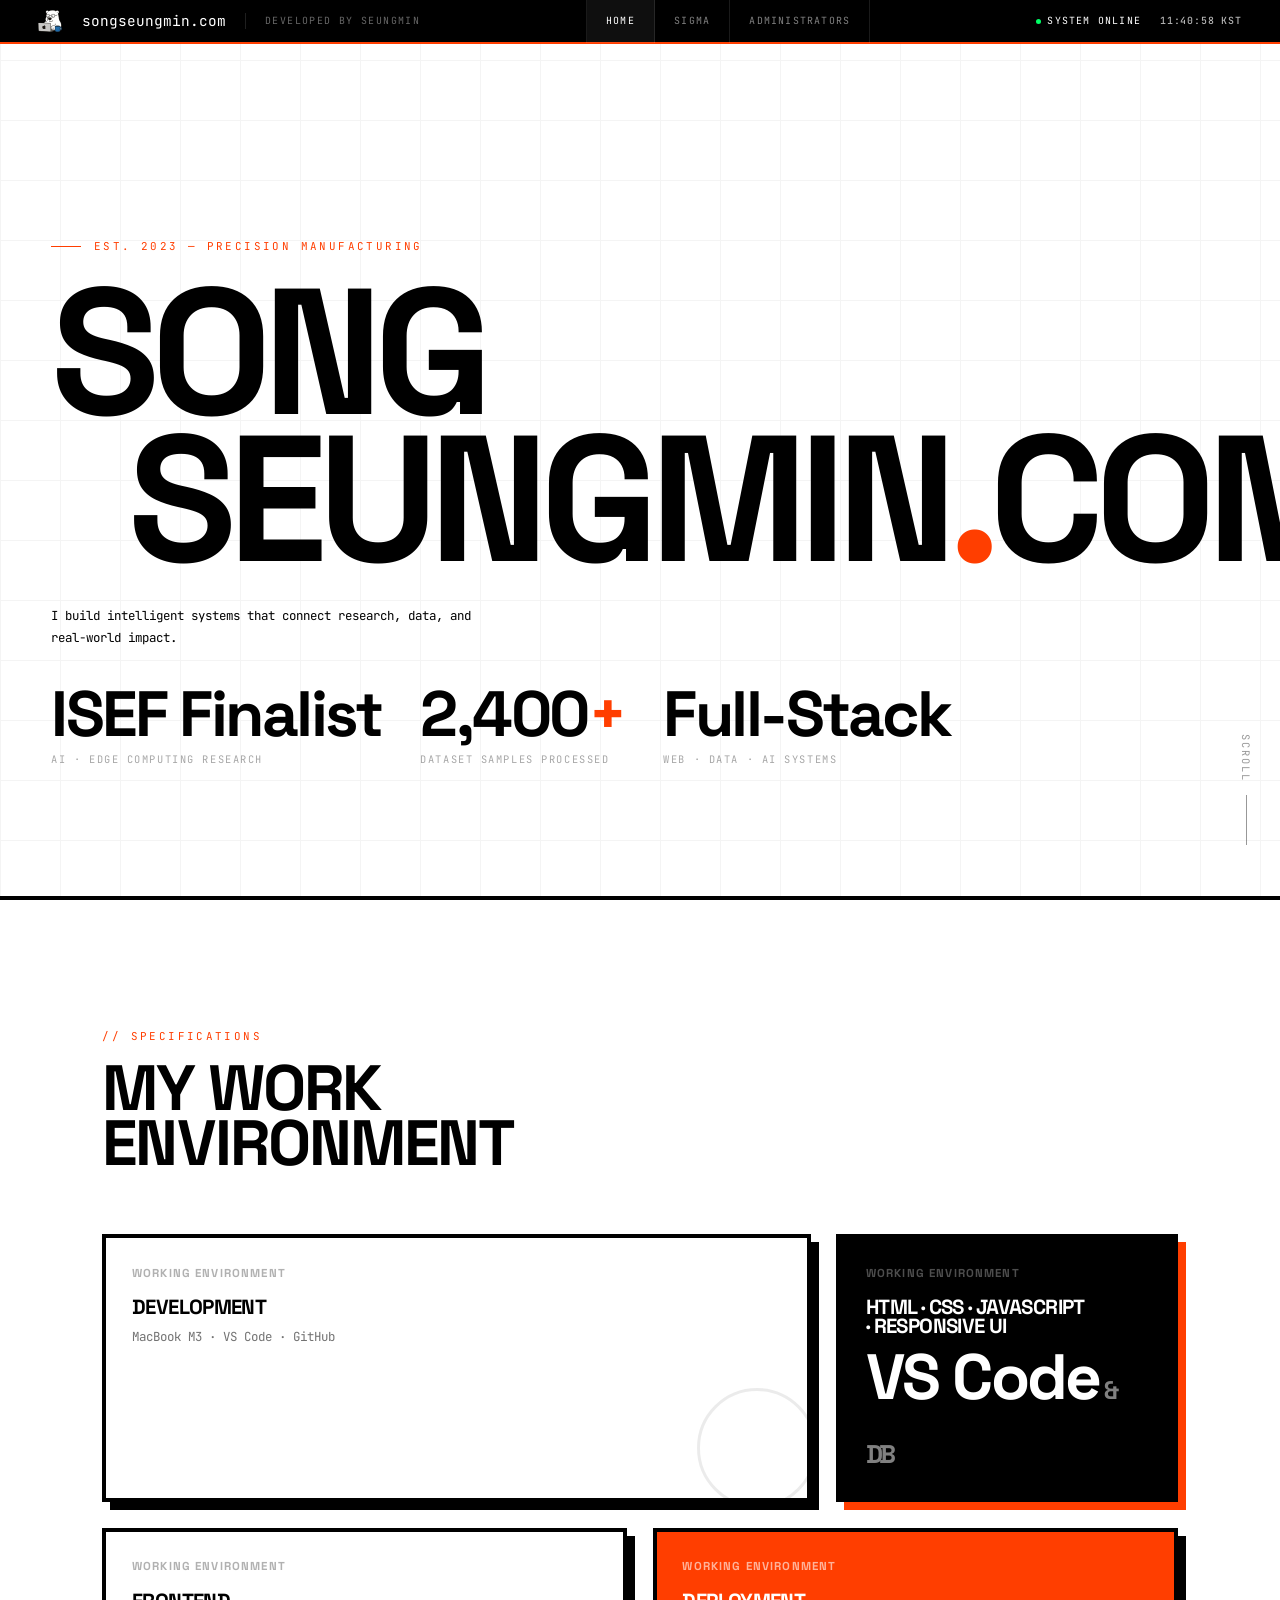
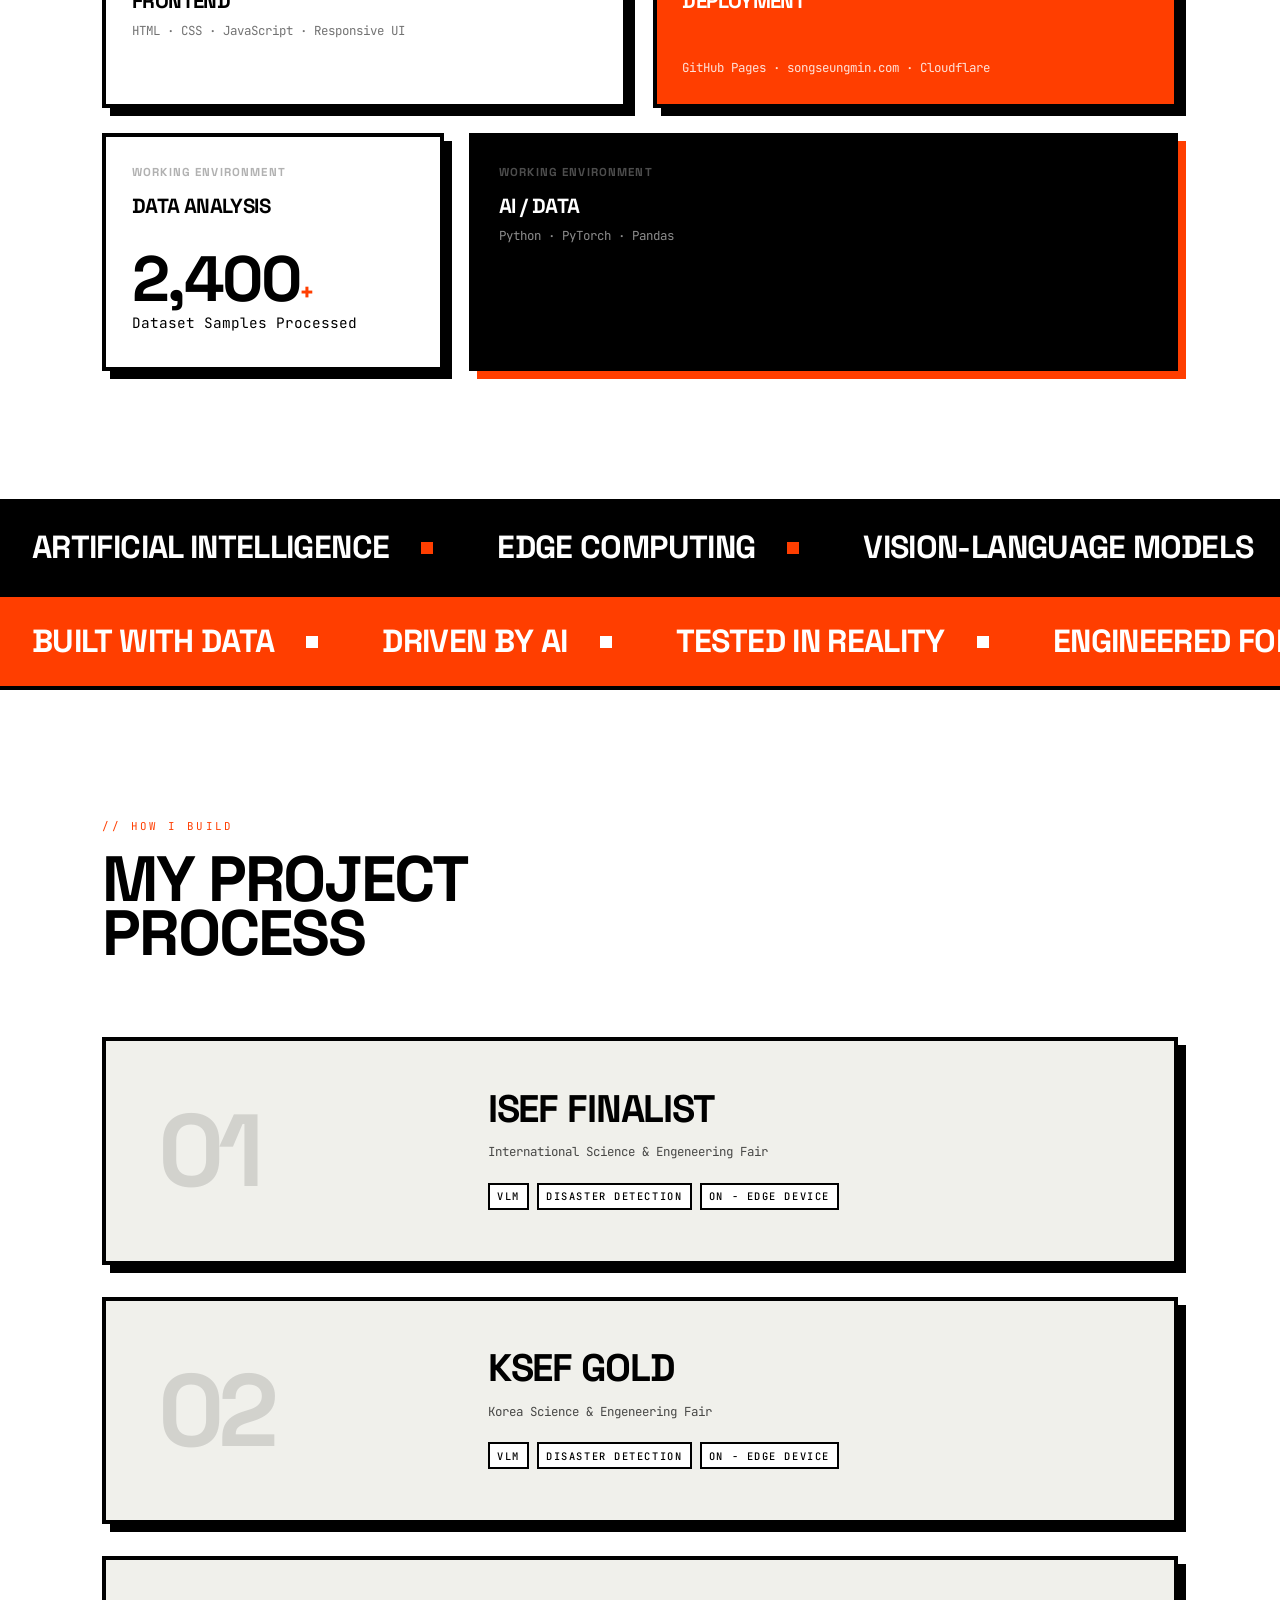
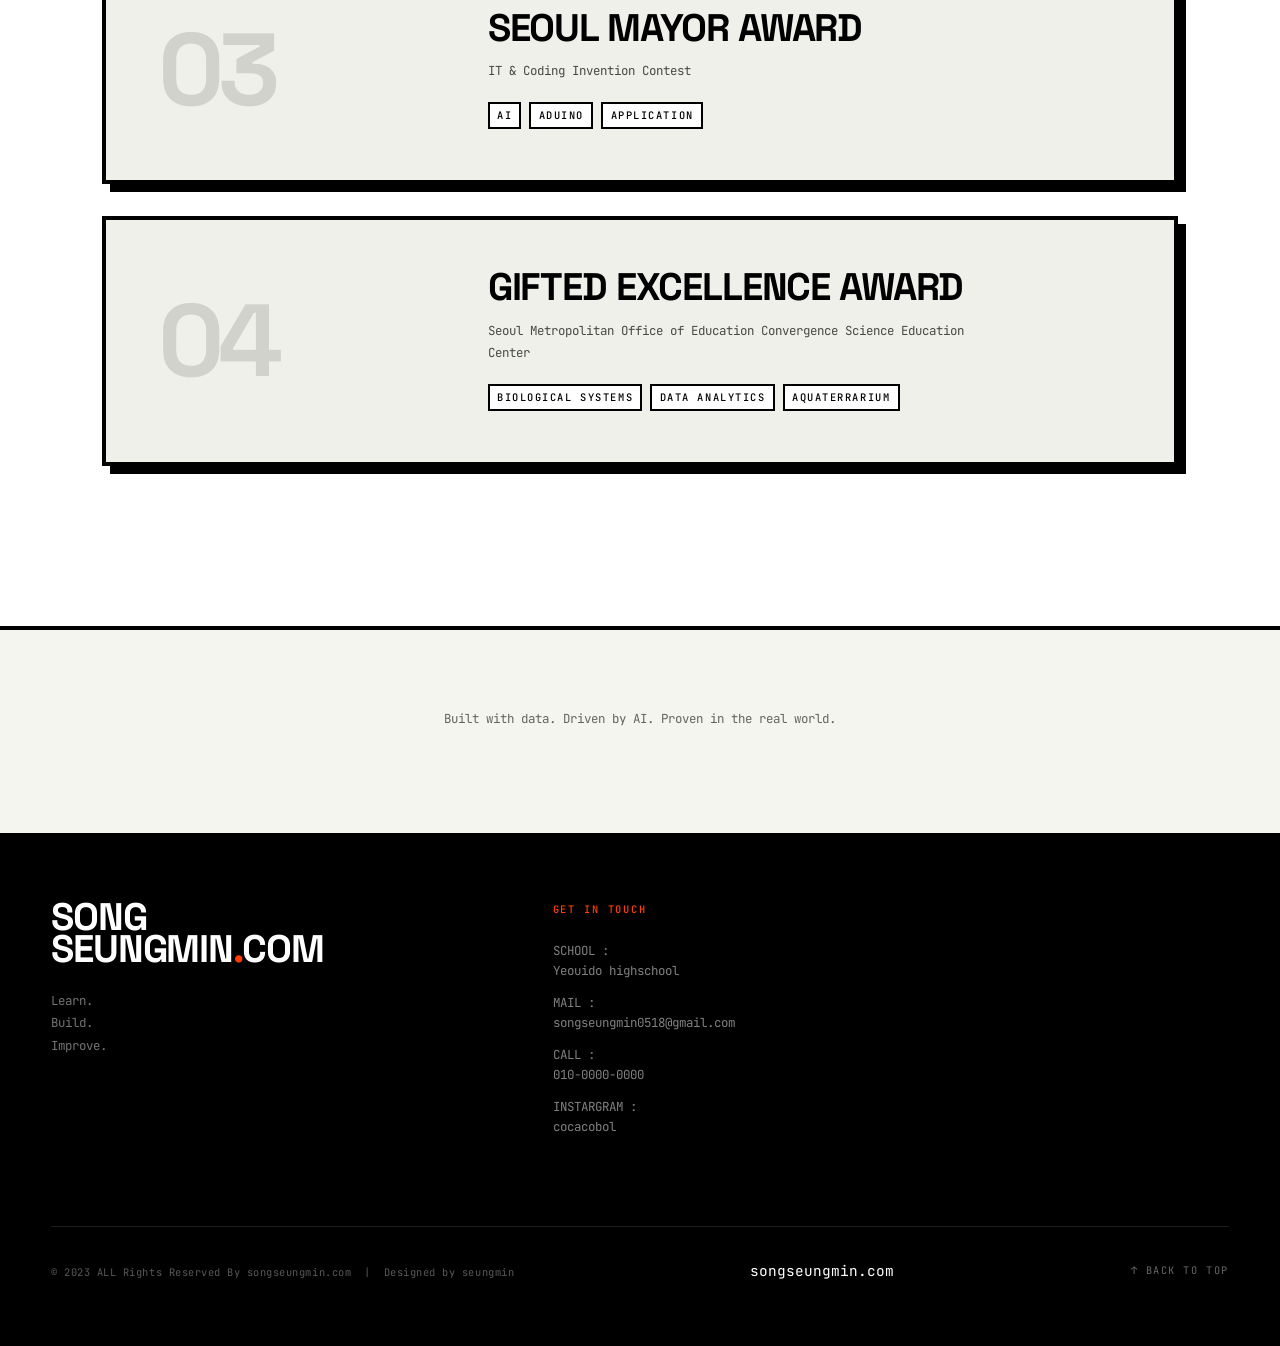
==== commit 186aceb4: "Add files via upload" ====
--- a/index.html
+++ b/index.html
@@ -1,385 +1,167 @@
-<!DOCTYPE html>
-<html>
-
-<head>
-  <!-- Basic -->
-  <meta charset="utf-8" />
-  <meta http-equiv="X-UA-Compatible" content="IE=edge" />
-  <!-- Mobile Metas -->
-  <meta name="viewport" content="width=device-width, initial-scale=1, shrink-to-fit=no" />
-  <!-- Site Metas -->
-  <meta name="keywords" content="" />
-  <meta name="description" content="" />
-  <meta name="author" content="" />
-
-  <title>songseungmin</title>
-
-  <!-- slider stylesheet -->
-  <link rel="stylesheet" type="text/css" href="https://cdnjs.cloudflare.com/ajax/libs/OwlCarousel2/2.3.4/assets/owl.carousel.min.css" />
-  <!-- bootstrap core css -->
-  <link rel="stylesheet" type="text/css" href="css/bootstrap.css" />
-  <!-- font awesome style -->
-  <link rel="stylesheet" type="text/css" href="css/font-awesome.min.css" />
-
-  <!-- Custom styles for this template -->
-  <link href="css/style.css" rel="stylesheet" />
-  <!-- responsive style -->
-  <link href="css/responsive.css" rel="stylesheet" />
-
-</head>
-
-<body>
-  <div class="hero_area">
-    <!-- header section strats -->
-    <header class="header_section">
-      <div class="header_top">
-        <div class="container-fluid">
-          <div class="contact_nav">
-            <a href="">
-              <i class="fa fa-phone" aria-hidden="true"></i>
-              <span>
-                Call : 010-6495-0518
-              </span>
-            </a>
-            <a href="">
-              <i class="fa fa-envelope" aria-hidden="true"></i>
-              <span>
-                Email : songseungmin0518@gmail.com
-              </span>
-            </a>
-          </div>
-        </div>
-      </div>
-      <div class="header_bottom">
-        <div class="container-fluid">
-          <nav class="navbar navbar-expand-lg custom_nav-container ">
-            <a class="navbar-brand" href="index.html">
-              <span>
-                songseungmin.com
-              </span>
-            </a>
-
-            <button class="navbar-toggler" type="button" data-toggle="collapse" data-target="#navbarSupportedContent" aria-controls="navbarSupportedContent" aria-expanded="false" aria-label="Toggle navigation">
-              <span class=""> </span>
-            </button>
-
-            <div class="collapse navbar-collapse" id="navbarSupportedContent">
-              <ul class="navbar-nav ">
-                <li class="nav-item active">
-                  <a class="nav-link" href="index.html">Home <span class="sr-only">(current)</span></a>
-                </li>
-                <li class="nav-item">
-                  <a class="nav-link" href="about.html"> About</a>
-                </li>
-                <li class="nav-item">
-                  <a class="nav-link" href="service.html">Services</a>
-                </li>
-              </ul>
-            </div>
-          </nav>
-        </div>
-      </div>
-    </header>
-    <!-- end header section -->
-    <!-- slider section -->
-    <section class="slider_section ">
-      <div class="container ">
-        <div class="row">
-          <div class="col-md-6 ">
-            <div class="detail-box">
-              <h1>
-                Seungmin's <br>
-                Professional <br>
-                Website
-              </h1>
-              <p>
-                
-              </p>
-
-            </div>
-          </div>
-          <div class="col-md-6">
-            <div class="img-box">
-              <img src="images/slider-img.png" alt="">
-            </div>
-          </div>
-        </div>
-      </div>
-    </section>
-    <!-- end slider section -->
-  </div>
-
-  <!-- feature section -->
-  <section class="feature_section">
-    <div class="container">
-      <div class="feature_container">
-        <div class="box active">
-          <div class="img-box">
-            <svg enable-background="new 0 0 511.995 511.995" height="512" viewBox="0 0 511.995 511.995" width="512" xmlns="http://www.w3.org/2000/svg">
-              <g>
-                <g>
-                  <path d="m217.106 280.749-48.214 48.214c-3.905 3.905-3.905 10.237 0 14.143 1.953 1.953 4.512 2.929 7.071 2.929s5.119-.976 7.071-2.929l48.214-48.214c3.905-3.905 3.905-10.237 0-14.143s-10.237-3.905-14.142 0z" />
-                  <path d="m328.915 168.939-48.17 48.17c-3.905 3.905-3.905 10.237 0 14.143 1.953 1.953 4.512 2.929 7.071 2.929s5.118-.976 7.071-2.929l48.17-48.17c3.905-3.905 3.905-10.237 0-14.143-3.905-3.905-10.235-3.905-14.142 0z" />
-                  <path d="m467.092 344.045c-19.14-11.051-41.175-14.64-62.649-10.314l-77.734-77.734 77.792-77.792c5.807 1.153 11.636 1.714 17.42 1.713 31.563-.001 61.664-16.706 78.009-45.016 14.983-25.951 16.076-57.546 2.923-84.516-4.363-8.946-10.004-13.602-16.765-13.838-6.652-.225-12.388 3.784-17.092 11.933l-15.5 26.847c-2.641 4.573-3.996 4.574-6.241 4.574h-11.499c-7.173 0-8.405-.712-11.992-6.924l-5.749-9.957c-1.161-2.011-1.801-3.12.84-7.692l15.5-26.847c4.705-8.15 5.307-15.138 1.788-20.769-3.585-5.737-10.432-8.295-20.366-7.6-29.932 2.094-56.747 18.837-71.73 44.789-11.052 19.141-14.641 41.178-10.313 62.65l-77.734 77.734-77.792-77.792c7.444-37.494-9.805-76.089-43.302-95.429-25.954-14.982-57.549-16.075-84.519-2.921-8.945 4.363-13.601 10.003-13.837 16.764-.232 6.636 3.783 12.387 11.933 17.092l26.846 15.5c4.574 2.641 4.574 3.92 4.574 6.241v11.499c0 7.173-.712 8.406-6.924 11.992l-9.958 5.749c-2.011 1.161-3.119 1.801-7.692-.839l-26.847-15.5c-8.15-4.706-15.138-5.307-20.769-1.789-5.737 3.585-8.294 10.437-7.6 20.366 2.094 29.933 18.837 56.749 44.789 71.732 19.141 11.051 41.176 14.64 62.65 10.313l77.734 77.734-77.792 77.791c-37.491-7.443-76.088 9.805-95.429 43.303-14.983 25.951-16.076 57.545-2.922 84.515 4.363 8.946 10.003 13.602 16.764 13.838 6.644.24 12.387-3.783 17.093-11.933l15.5-26.846c2.641-4.574 3.92-4.574 6.242-4.574h11.498c7.172 0 8.405.712 11.992 6.924l5.748 9.957c1.161 2.012 1.801 3.12-.839 7.692l-15.5 26.847c-4.706 8.15-5.307 15.138-1.788 20.769 3.202 5.124 9.008 7.711 17.285 7.711.991 0 2.019-.037 3.08-.111 29.933-2.094 56.749-18.837 71.731-44.788 11.051-19.141 14.641-41.178 10.314-62.65l77.733-77.733 77.792 77.792c-7.443 37.494 9.806 76.089 43.303 95.429 13.902 8.026 29.419 12.066 44.981 12.066 13.488-.001 27.012-3.037 39.534-9.144 8.945-4.363 13.601-10.003 13.837-16.764.232-6.636-3.782-12.387-11.933-17.093l-26.847-15.499c-4.573-2.641-4.573-3.92-4.573-6.242v-11.498c0-7.173.712-8.406 6.924-11.992l9.957-5.749c2.011-1.162 3.118-1.801 7.692.839l26.847 15.5c8.149 4.706 15.137 5.307 20.77 1.788 5.736-3.585 8.294-10.437 7.599-20.365-2.092-29.935-18.836-56.75-44.787-71.733zm-349.33-183.857c-2.529-2.528-6.217-3.514-9.67-2.585-18.082 4.867-36.972 2.39-53.188-6.972-19.866-11.47-32.794-31.86-34.751-54.705l25.178 14.537c6.256 3.612 15.932 7.629 27.692.839l9.958-5.749c12.336-7.123 16.923-15.067 16.923-29.312v-11.5c-.001-13.578-8.318-19.95-14.574-23.562l-25.178-14.535c20.763-9.729 44.887-8.727 64.752 2.743 27.385 15.812 40.811 48.162 32.647 78.671-.923 3.45.063 7.131 2.589 9.656l81.715 81.715-14.141 14.141-44.633-44.633c-3.905-3.905-10.237-3.905-14.143 0s-3.905 10.237 0 14.143l44.633 44.633-14.143 14.143zm42.426 234.045c-2.529 2.529-3.515 6.216-2.585 9.67 4.866 18.083 2.39 36.972-6.973 53.189-11.469 19.865-31.858 32.794-54.704 34.751l14.537-25.178c3.611-6.256 7.627-15.933.839-27.692l-5.749-9.958c-7.123-12.336-15.066-16.923-29.311-16.923h-11.5c-13.577 0-19.95 8.317-23.563 14.573l-14.536 25.178c-9.728-20.763-8.726-44.886 2.743-64.751 15.812-27.386 48.161-40.813 78.671-32.647 3.45.921 7.131-.063 9.656-2.589l234.094-234.094c2.529-2.529 3.515-6.216 2.585-9.67-4.866-18.083-2.391-36.972 6.973-53.188 11.47-19.866 31.86-32.794 54.705-34.751l-14.537 25.177c-3.612 6.256-7.629 15.932-.84 27.692l5.749 9.958c7.123 12.337 15.067 16.923 29.312 16.923h11.5c13.578-.001 19.95-8.318 23.562-14.573l14.537-25.178c9.728 20.763 8.726 44.885-2.744 64.751-15.811 27.386-48.164 40.809-78.671 32.647-3.451-.923-7.131.064-9.656 2.589zm306.476 7.3c-6.257-3.612-15.936-7.626-27.691-.839l-9.958 5.749c-12.336 7.122-16.923 15.066-16.923 29.31v11.5c0 13.578 8.317 19.95 14.573 23.563l25.178 14.536c-20.762 9.729-44.885 8.727-64.751-2.743-27.386-15.812-40.811-48.163-32.647-78.671.923-3.45-.063-7.131-2.589-9.656l-81.716-81.716 14.143-14.143 44.68 44.681c1.953 1.953 4.512 2.929 7.071 2.929s5.118-.977 7.071-2.929c3.905-3.905 3.905-10.237 0-14.142l-44.68-44.681 14.141-14.141 81.667 81.667c2.528 2.528 6.215 3.514 9.67 2.585 18.079-4.867 36.972-2.39 53.188 6.973 19.866 11.47 32.795 31.859 34.751 54.704z" />
-                  <path d="m255.998 245.998h-.007c-5.523 0-9.996 4.477-9.996 10s4.48 10 10.003 10 10-4.477 10-10-4.477-10-10-10z" />
-                </g>
-              </g>
-            </svg>
-          </div>
-          <h5 class="name">
-            fix a code
-          </h5>
-        </div>
-        <div class="box active">
-          <div class="img-box">
-            <svg xmlns="http://www.w3.org/2000/svg" viewBox="0 0 64 64" width="512" height="512">
-              <g id="paint-painted-paint_roller-home-house" data-name="paint-painted-paint roller-home-house">
-                <path d="M60.01,25.05a2.963,2.963,0,0,0,1.85-1.54l.21-.41a3.022,3.022,0,0,0-1.14-3.91L58,17.43V7.82A3,3,0,0,0,57,2H49a3.009,3.009,0,0,0-3,3,2.979,2.979,0,0,0,1.99,2.81v3.62L33.54,2.76a2.988,2.988,0,0,0-3.08,0L3.07,19.19A3.022,3.022,0,0,0,1.93,23.1l.21.41a2.963,2.963,0,0,0,1.85,1.54,2.923,2.923,0,0,0,.83.12A3.033,3.033,0,0,0,6,24.9V56H5a3,3,0,0,0,0,6H59a3,3,0,0,0,0-6H58V24.91A2.9,2.9,0,0,0,60.01,25.05ZM49,4h8a1,1,0,0,1,0,2H49a1,1,0,0,1,0-2Zm7,4v8.23l-6.01-3.6V8ZM40,60H5a1,1,0,0,1,0-2H40Zm6,0H42V50h4Zm1-12H45V42.03a1.028,1.028,0,0,1,.42-.82l5.32-3.8A2.991,2.991,0,0,0,52,34.97V32a3.009,3.009,0,0,0-3-3H48V28a1,1,0,0,0-1-1H44a3.009,3.009,0,0,0-3-3H19a3.009,3.009,0,0,0-3,3H13a1,1,0,0,0-1,1v4a1,1,0,0,0,1,1h3a3.009,3.009,0,0,0,3,3h1v8a4,4,0,0,0,8,0V36h2a4,4,0,0,0,8,0h3a3.009,3.009,0,0,0,3-3h3a1,1,0,0,0,1-1V31h1a1,1,0,0,1,1,1v2.97a1.028,1.028,0,0,1-.42.82l-5.32,3.8A2.991,2.991,0,0,0,43,42.03V48H41a1,1,0,0,0-1,1v7H8V23.76L31.48,9.62a1.02,1.02,0,0,1,1.04,0L56,23.76V56H48V49A1,1,0,0,0,47,48ZM46,29v2H44V29Zm-4-2v6a1,1,0,0,1-1,1H38V26h3A1,1,0,0,1,42,27ZM29,30a3.009,3.009,0,0,0-3,3V44a2,2,0,0,1-4,0V26H36V36a2,2,0,0,1-4,0V33A3.009,3.009,0,0,0,29,30Zm1,3v1H28V33a1,1,0,0,1,2,0ZM20,26v8H19a1,1,0,0,1-1-1V27a1,1,0,0,1,1-1Zm-4,3v2H14V29ZM59,58a1,1,0,0,1,0,2H48V58ZM33.55,7.91a2.979,2.979,0,0,0-3.1,0L5.34,23.03a1.018,1.018,0,0,1-.8.1.972.972,0,0,1-.61-.51l-.21-.41A1.021,1.021,0,0,1,4.1,20.9L31.49,4.47a1,1,0,0,1,1.02,0L59.9,20.9a1.021,1.021,0,0,1,.38,1.31l-.21.41a.972.972,0,0,1-.61.51,1.018,1.018,0,0,1-.8-.1Z" />
-              </g>
-            </svg>
-          </div>
-          <h5 class="name">
-            frontend
-          </h5>
-        </div>
-        <div class="box active">
-          <div class="img-box">
-            <svg xmlns="http://www.w3.org/2000/svg" viewBox="0 0 64 64" width="512" height="512">
-              <path d="M62.707,31.293l-30-30a1,1,0,0,0-1.414,0l-30,30A1,1,0,0,0,2,33H7V57H6a1,1,0,0,0-1,1v4a1,1,0,0,0,1,1H58a1,1,0,0,0,1-1V58a1,1,0,0,0-1-1H57V33h5a1,1,0,0,0,.707-1.707ZM57,61H7V59H57ZM9,57V32.414l23-23,23,23V57ZM56.414,31,32.707,7.293a1,1,0,0,0-1.414,0L7.586,31H4.414L32,3.414,59.586,31Z" />
-              <path d="M41,39H36V36a1,1,0,0,0-1-1H29a1,1,0,0,0-1,1v3H23a3,3,0,0,0-3,3v4a1,1,0,0,0,1,1h1v7a1,1,0,0,0,1,1H41a1,1,0,0,0,1-1V47h1a1,1,0,0,0,1-1V42A3,3,0,0,0,41,39ZM30,37h4v2H30ZM40,53H24V47h5v3a1,1,0,0,0,1,1h4a1,1,0,0,0,1-1V47h5Zm-9-6h2v2H31Zm11-2H22V42a1,1,0,0,1,1-1H41a1,1,0,0,1,1,1Z" />
-              <path d="M46,31H42.422a1,1,0,0,1,0-2H46a1,1,0,0,0,.916-1.4A5.992,5.992,0,0,0,36.231,27h-8.04a5.992,5.992,0,0,0-10.685.6,1,1,0,0,0,.916,1.4H22a1,1,0,0,1,0,2H18.422a1,1,0,0,0-.916,1.4,5.992,5.992,0,0,0,10.685.6h8.04a5.992,5.992,0,0,0,10.685-.6A1,1,0,0,0,46,31Zm-4.578,3a4,4,0,0,1-3.662-2.4,1,1,0,0,0-.916-.6H27.578a1,1,0,0,0-.916.6,3.991,3.991,0,0,1-6.3,1.4H22a3,3,0,0,0,0-6H20.359a3.991,3.991,0,0,1,6.3,1.4,1,1,0,0,0,.916.6h9.266a1,1,0,0,0,.916-.6,3.991,3.991,0,0,1,6.3-1.4h-1.64a3,3,0,0,0,0,6h1.64A3.988,3.988,0,0,1,41.422,34Z" /></svg>
-          </div>
-          <h5 class="name">
-            backend
-          </h5>
-        </div>
-      </div>
-    </div>
-  </section>
-
-  <!-- end feature section -->
-
-  <!-- about section -->
-
-  <section class="about_section layout_padding-bottom">
-    <div class="container">
-      <div class="row">
-        <div class="col-lg-5 col-md-6">
-          <div class="detail-box">
-            <h2>
-              About me
-            </h2>
-            <p>
-              Python, C, C++, Java<br>
-              를 메인으로 하여<br><br>
-              HTML, CSS, Javascript<br>
-              를 독학하고 있습니다.<br><br>
-              Python<br>
-              을 이용한 빅데이터 분석,<br><br>
-              C++, Java<br>
-              를 이용한 데이터 서버 구축, <br><br>
-              HTML, CSS, Javascript<br>
-              를 이용한 웹페이지 설계를 하고 있습니다.<br>
-            </p>
-
-          </div>
-        </div>
-        <div class="col-lg-7 col-md-6">
-          <div class="img-box">
-            <img src="images/about-img.jpg" alt="">
-          </div>
-        </div>
-      </div>
-    </div>
-  </section>
-
-  <!-- end about section -->
-
-
-  <!-- professional section -->
-
-  <section class="professional_section layout_padding">
-    <div class="container">
-      <div class="row">
-        <div class="col-md-6">
-          <div class="img-box">
-            <img src="images/professional-img.png" alt="">
-          </div>
-        </div>
-        <div class="col-md-6 ">
-          <div class="detail-box">
-            <h2>
-              ABOUT<br>
-              MY<br>
-              WEBSITE
-            </h2>
-            <p>
-              백준 문제 풀이, 다양한 웹사이트 제작물, 게임등을 제작하여<br>
-              업로드하였습니다.<br>
-              주기적으로 업데이트를 하고있고,<br>
-              서버 관리를 주로 하고 있습니다.
-            </p>
-          </div>
-        </div>
-      </div>
-    </div>
-  </section>
-
-  <!-- end professional section -->
-
-  <!-- service section -->
-
-  <section class="service_section layout_padding">
-    <div class="container ">
-      <div class="heading_container heading_center">
-        <h2> Our Pages </h2>
-      </div>
-      <div class="row">
-        <div class="col-sm-6 col-md-4 mx-auto">
-          <div class="box ">
-            <div class="img-box">
-              <img src="images/s1.png" alt="" />
-            </div>
-            <div class="detail-box">
-              <h5>
-                <a href="http://smile-songbaekjoon.kro.kr">BAEKJOON</a>
-              </h5>
-              <p>
-                <a href="http://smile-songbaekjoon.kro.kr">백준 문제 풀이와 해설, 모범답안을 제공합니다.</a>
-              </p>
-            </div>
-          </div>
-        </div>
-        <div class="col-sm-6 col-md-4 mx-auto">
-          <div class="box ">
-            <div class="img-box">
-              <img src="images/s2.png" alt="" />
-            </div>
-            <div class="detail-box">
-              <h5>
-                <a href="http://smile-songport.kro.kr">WEB DESIGN</a>
-              </h5>
-              <p>
-                <a href="http://smile-songport.kro.kr">다양한 웹페이지 제작물을 제공합니다</a>
-              </p>
-            </div>
-          </div>
-        </div>
-        <div class="col-sm-6 col-md-4 mx-auto">
-          <div class="box ">
-            <div class="img-box">
-              <img src="images/s3.png" alt="" />
-            </div>
-            <div class="detail-box">
-              <h5>
-                <a href="http://smile-songgame.kro.kr">GAME</a>
-              </h5>
-              <p>
-                <a href="http://smile-songgame.kro.kr">간단한 재미있는 게임을 제공합니다.</a>
-              </p>
-            </div>
-          </div>
-        </div>
-      </div>
-      <div class="btn-box">
-      </div>
-    </div>
-  </section>
-
-  <!-- end service section -->
-
-  <!-- client section -->
-
-
-  <!-- end client section -->
-
-  <!-- contact section -->
-
-
-
-  <!-- end contact section -->
-
-
-  <!-- info section -->
-  <section class="info_section ">
-    <div class="container">
-      <h4>
-        Get In Touch
-      </h4>
-      <div class="row">
-        <div class="col-lg-10 mx-auto">
-          <div class="info_items">
-            <div class="row">
-              <div class="col-md-4">
-                <a href="">
-                  <div class="item ">
-                    <div class="img-box ">
-                      <i class="fa fa-map-marker" aria-hidden="true"></i>
-                    </div>
-                    <p>
-                      대한민국
-                    </p>
-                  </div>
-                </a>
-              </div>
-              <div class="col-md-4">
-                <a href="">
-                  <div class="item ">
-                    <div class="img-box ">
-                      <i class="fa fa-phone" aria-hidden="true"></i>
-                    </div>
-                    <p>
-                      <a href="tel:01064950518">전화걸기</a>
-                    </p>
-                  </div>
-                </a>
-              </div>
-              <div class="col-md-4">
-                <a href="">
-                  <div class="item ">
-                    <div class="img-box">
-                      <i class="fa fa-envelope" aria-hidden="true"></i>
-                    </div>
-                    <p>
-                      <a href="mailto:songseungmin0518@naver.com">메일보내기</a>
-                    </p>
-                  </div>
-                </a>
-              </div>
-            </div>
-          </div>
-        </div>
-      </div>
-    </div>
-
-    </div>
-  </section>
-
-
-
-  <!-- end info_section -->
-
-  <!-- footer section -->
-  <footer class="footer_section">
-    <div class="container">
-      <p>
-        &copy; <span id="displayDateYear"></span> All Rights Reserved By
-        <a href="https://html.design/">songseungmin.com</a>
-      </p>
-    </div>
-  </footer>
-  <!-- footer section -->
-
-  <script src="js/jquery-3.4.1.min.js"></script>
-  <script src="js/bootstrap.js"></script>
-  <script src="https://cdnjs.cloudflare.com/ajax/libs/OwlCarousel2/2.3.4/owl.carousel.min.js">
-  </script>
-  <script src="js/custom.js"></script>
-  <!-- Google Map -->
-  <script src="https://maps.googleapis.com/maps/api/js?key=AIzaSyCh39n5U-4IoWpsVGUHWdqB6puEkhRLdmI&callback=myMap"></script>
-  <!-- End Google Map -->
-
-
-</body>
-
-</html>+<!DOCTYPE html>
+<html lang="kor">
+<head>
+<meta charset="UTF-8">
+<meta name="viewport" content="width=device-width, initial-scale=1.0">
+<title>songseungmin</title>
+<meta name="description" content="AXIS INDUSTRIAL delivers precision-engineered solutions for heavy industry. Built to endure. Designed to perform.">
+<link rel="preconnect" href="https://fonts.googleapis.com">
+<link rel="preconnect" href="https://fonts.gstatic.com" crossorigin>
+<link href="https://fonts.googleapis.com/css2?family=JetBrains+Mono:wght@400;500&family=Space+Grotesk:wght@400;700&display=swap" rel="stylesheet">
+<link rel="stylesheet" href="css/templatemo-axis-industrial.css">
+<link rel="stylesheet" href="css/templatemo-axis-main-page.css">
+
+
+</head>
+<body>
+
+<!-- ====== HEADER ====== -->
+<header class="header">
+    <div class="header__inner">
+        <div class="header__left">
+            <span class="header__logo-mark">
+            <img src="logo.png" alt="logo" style="height:24px;">
+                </span>
+                </span>
+                songseungmin.com
+            </a>
+            <span class="header__sep"></span>
+            <span class="header__product">Developed by seungmin</span>
+        </div>
+        <nav class="header__nav" id="headerNav">
+            <a href="index.html" class="active">Home</a>
+            <a href="sigma.html">SIGMA</a>
+            <a href="developer.html">administrators</a>
+        </nav>
+        <div class="header__right">
+            <div class="header__status"><span class="header__status-dot"></span><span>System Online</span></div>
+            <div class="header__clock" id="utcClock">--:--:-- UTC</div>
+        </div>
+        <button class="header__burger" id="headerBurger" aria-label="Toggle navigation" aria-expanded="false"><span></span><span></span><span></span></button>
+    </div>
+</header>
+
+
+<!-- ====== HERO ====== -->
+<section class="hero">
+    <div class="hero__grid hero__grid--dense" aria-hidden="true"></div>
+    <div class="hero__label reveal">Est. 2023 — Precision Manufacturing</div>
+    <h1 class="hero__title">
+        <span class="line">song</span>
+        <span class="line line--indent">seungmin<span class="accent-dot">.</span>com</span>
+    </h1>
+    <div class="hero__bottom">
+        <p class="hero__desc reveal">I build intelligent systems that connect research, data, and real-world impact.</p>
+        <div class="hero__stats reveal">
+            <div><div class="hero__stat-num">ISEF Finalist
+<span class="accent"></span></div><div class="hero__stat-label">AI · Edge Computing Research</div></div>
+            <div><div class="hero__stat-num">2,400<span class="accent">+</span></div><div class="hero__stat-label">Dataset Samples Processed</div></div>
+            <div><div class="hero__stat-num">Full-Stack</div><div class="hero__stat-label">Web · Data · AI Systems</div></div>
+        </div>
+    </div>
+    <div class="hero__scroll-cue" aria-hidden="true">Scroll</div>
+</section>
+
+
+<!-- ====== BENTO SPECS ====== -->
+<section class="section" id="specs">
+    <div class="container">
+        <div class="section__header reveal">
+            <div class="section__eyebrow">// Specifications</div>
+            <h2 class="section__title">my work <br> environment</h2>
+        </div>
+        <div class="bento__grid">
+            <div class="bento-card bento-card--wide reveal">
+                <div class="bento-card__number">Working Environment</div>
+                <div><h3 class="bento-card__title">Development<br></h3><p class="bento-card__text">MacBook M3 · VS Code · GitHub</p></div>
+                <!--<div class="bar-chart"><div class="bar-chart__col" style="height:45%"></div><div class="bar-chart__col" style="height:70%"></div><div class="bar-chart__col" style="height:55%"></div><div class="bar-chart__col" style="height:90%"></div><div class="bar-chart__col" style="height:65%"></div><div class="bar-chart__col" style="height:100%"></div><div class="bar-chart__col" style="height:80%"></div><div class="bar-chart__col" style="height:95%"></div></div>-->
+                <div class="bento-card__visual" aria-hidden="true"></div>
+            </div>
+            <div class="bento-card bento-card--narrow bento-card--dark reveal">
+                <div class="bento-card__number">Working Environment</div>
+                <h3 class="bento-card__title">HTML · CSS · JavaScript<br> · Responsive UI</h3>
+                <div class="bento-card__stat">VS Code<span style="font-size:0.4em;opacity:0.5">  & DB</span></div>
+            </div>
+            <div class="bento-card bento-card--mid reveal">
+                <div class="bento-card__number">Working Environment</div>
+                <div><h3 class="bento-card__title">Frontend</h3><p class="bento-card__text">HTML · CSS · JavaScript · Responsive UI</p></div>
+                <!--<div style="align-self:end;display:flex;flex-wrap:wrap;gap:0.5rem"><span class="tag">CFD modeling</span><span class="tag tag--filled">physics-based analysis</span><span class="tag">optimization</span></div>-->
+            </div>
+            <div class="bento-card bento-card--mid bento-card--safety reveal">
+                <div class="bento-card__number" style="opacity:0.6">Working Environment</div>
+                <h3 class="bento-card__title">Deployment</h3>
+                <p class="bento-card__text" style="opacity:0.85">GitHub Pages · songseungmin.com · Cloudflare</p>
+                <!--<div class="bento-card__stat">Modern Stack</div>-->
+            </div>
+            <div class="bento-card bento-card--narrow bento-card--mid reveal">
+                <div class="bento-card__number">Working Environment</div>
+                <div><h3 class="bento-card__title">Data analysis</h3><p class="bento-card__text"><br></p></div>
+                <div style="align-self:end"><div class="bento-card__stat">2,400<span class="accent" style="font-size:0.4em">+</span></div>Dataset Samples Processed<div class="bento-card__text" style="margin-top:0.5rem"></div></div>
+            </div>
+            <div class="bento-card bento-card--wide bento-card--dark reveal">
+                <div class="bento-card__number">Working Environment</div>
+                <div><h3 class="bento-card__title">AI / Data<br></h3><p class="bento-card__text" style="opacity:0.55">Python · PyTorch · Pandas</p></div>
+                <!--<div class="bar-chart"><div class="bar-chart__col" style="height:60%"></div><div class="bar-chart__col" style="height:80%"></div><div class="bar-chart__col" style="height:100%"></div><div class="bar-chart__col" style="height:70%"></div><div class="bar-chart__col" style="height:90%"></div><div class="bar-chart__col" style="height:50%"></div></div>-->
+            </div>
+        </div>
+    </div>
+</section>
+
+
+<!-- ====== TICKER ====== -->
+<div class="ticker" aria-hidden="true"><div class="ticker__track"><span class="ticker__item">Artificial Intelligence</span><span class="ticker__item">Edge Computing</span><span class="ticker__item">Vision-Language Models</span><span class="ticker__item">Computer Vision</span><span class="ticker__item">Data Analysis</span><span class="ticker__item">CFD Simulation</span><span class="ticker__item">Full-Stack Development</span><span class="ticker__item">System Engineering</span><span class="ticker__item">Artificial Intelligence</span><span class="ticker__item">Edge Computing</span><span class="ticker__item">Vision-Language Models</span><span class="ticker__item">Computer Vision</span><span class="ticker__item">Data Analysis</span><span class="ticker__item">CFD Simulation</span><span class="ticker__item">Full-Stack Development</span><span class="ticker__item">System Engineering</span></div></div>
+<div class="ticker ticker--reverse ticker--safety" aria-hidden="true"><div class="ticker__track"><span class="ticker__item">Built with Data</span><span class="ticker__item">Driven by AI</span><span class="ticker__item">Tested in Reality</span><span class="ticker__item">Engineered for Impact</span><span class="ticker__item">From Idea to System</span><span class="ticker__item">Zero-Shot Intelligence</span><span class="ticker__item">Research to Application</span><span class="ticker__item">Real-World Validation</span><span class="ticker__item">Built with Data</span><span class="ticker__item">Driven by AI</span><span class="ticker__item">Tested in Reality</span><span class="ticker__item">Engineered for Impact</span><span class="ticker__item">From Idea to System</span><span class="ticker__item">Zero-Shot Intelligence</span><span class="ticker__item">Research to Application</span><span class="ticker__item">Real-World Validation</span></div></div>
+
+<!-- ====== THE STACK ====== -->
+<section class="section" id="process">
+    <div class="container">
+        <div class="stack__header reveal">
+            <div><div class="section__eyebrow">// How I Build</div><h2 class="section__title">my project <br> process</h2></div>
+            <!--<p class="stack__subtitle">From idea to research, from research to working systems.</p>-->
+        </div>
+        <div>
+            <article class="stack__card reveal"><div class="stack__card-left"><div class="stack__card-step">01</div></div><div class="stack__card-right"><h3 class="stack__card-title">ISEF Finalist</h3><p class="stack__card-text">International Science & Engeneering Fair</p><div class="stack__card-tags"><span class="tag">VLM</span><span class="tag">Disaster Detection</span><span class="tag">on - edge device</span></div></div></article>
+            <article class="stack__card reveal"><div class="stack__card-left"><div class="stack__card-step">02</div></div><div class="stack__card-right"><h3 class="stack__card-title">KSEF Gold</h3><p class="stack__card-text">Korea Science & Engeneering Fair</p><div class="stack__card-tags"><span class="tag">VLM</span><span class="tag">Disaster Detection</span><span class="tag">on - edge device</span></div></div></article>
+            <article class="stack__card reveal"><div class="stack__card-left"><div class="stack__card-step">03</div></div><div class="stack__card-right"><h3 class="stack__card-title">Seoul Mayor Award</h3><p class="stack__card-text">IT & Coding Invention Contest</p><div class="stack__card-tags"><span class="tag">AI</span><span class="tag">aduino</span><span class="tag">application</span></div></div></article>
+            <article class="stack__card reveal"><div class="stack__card-left"><div class="stack__card-step">04</div></div><div class="stack__card-right"><h3 class="stack__card-title">Gifted Excellence Award</h3><p class="stack__card-text">Seoul Metropolitan Office of Education Convergence Science Education Center</p><div class="stack__card-tags"><span class="tag">Biological Systems</span><span class="tag">Data Analytics</span><span class="tag">Aquaterrarium</span></div></div></article>
+        </div>
+    </div>
+</section>
+
+
+<!-- ====== ABOUT THIS TEMPLATE ====== -->
+<section class="about">
+    <div class="about__inner">
+        <p class="about__text">
+             Built with data. Driven by AI. Proven in the real world.
+        </p>
+        <!--<div class="about__links">
+            <a href="index.html" class="tag tag--safety">Home</a>
+            <a href="landing-page.html" class="tag tag--filled">AXIS-01 Product</a>
+            <a href="the-observer.html" class="tag tag--filled">The Observer</a>-->
+        </div>
+    </div>
+</section>
+
+
+<!-- ====== FOOTER ====== -->
+<footer class="footer">
+    <div class="footer__inner">
+        <div class="footer__top">
+            <div class="footer__brand">
+                <h2 class="font-display footer__brand-name">song<br>seungmin<span class="accent">.</span>com</h2>
+                <p class="footer__brand-desc">Learn. <br >Build. <br >Improve.</p>
+            </div>
+            <div class="footer__col"><div class="footer__col-title">Get in Touch</div><a href="https://yeouido.sen.hs.kr/">SCHOOL : <br>Yeouido highschool</a><a href="mailto:songseungmin0518@gmail.com">MAIL : songseungmin0518@gmail.com</a><a href="tel:01064950518">CALL : <br> 010-0000-0000</a><a href="https://www.instagram.com/cocacobol/">INSTARGRAM : <br> cocacobol</div>
+            <!--<div class="footer__col"><div class="footer__col-title">Company</div><a href="#">About Us</a><a href="#">Projects</a><a href="#">Careers</a><a href="#">Safety</a></div>-->
+                </div>
+        <div class="footer__bottom">
+            <span class="footer__copy">&copy; 2023 ALL Rights Reserved By songseungmin.com &nbsp;|&nbsp; Designed by seungmin<a href="https://www.instagram.com/cocacobol/" target="_blank" rel="nofollow noopener">songseungmin.com</a></span>
+            <button class="footer__back-top" id="backToTop" aria-label="Back to top">↑ Back to Top</button>
+        </div>
+    </div>
+</footer>
+
+<script src="js/templatemo-axis-script.js"></script>
+</body>
+</html>
--- a/css/templatemo-axis-industrial.css
+++ b/css/templatemo-axis-industrial.css
@@ -0,0 +1,954 @@
+/*
+
+TemplateMo 619 Axis Industrial
+
+https://templatemo.com/tm-619-axis-industrial
+
+*/
+
+/* ============================================================
+   AXIS INDUSTRIAL — COMMON CSS
+   ============================================================
+   1. RESET & VARIABLES
+   2. BASE TYPOGRAPHY
+   3. UTILITY CLASSES
+   4. BUTTONS
+   5. HEADER / NAV
+   6. HERO (BASE)
+   7. SECTION SHARED
+   8. BENTO / SPEC CARD BASE
+   9. TICKER
+   10. FOOTER
+   11. SCROLL REVEAL
+   12. RESPONSIVE — BASE
+   ============================================================ */
+
+/* ----- 1. RESET & VARIABLES ----- */
+*, *::before, *::after {
+    margin: 0;
+    padding: 0;
+    box-sizing: border-box;
+}
+
+:root {
+    /* Palette */
+    --base: #FFFFFF;
+    --ink: #000000;
+    --safety: #FF3E00;
+    --muted: #888888;
+    --surface: #F5F5F0;
+    --term-bg: #08080A;
+    --term-green: #00FF66;
+    --term-amber: #FFAA00;
+
+    /* Borders & Shadows */
+    --border: 4px solid var(--ink);
+    --border-thin: 1px solid var(--ink);
+    --border-hair: 1px solid rgba(0,0,0,0.10);
+    --shadow: 8px 8px 0px var(--ink);
+    --shadow-safety: 8px 8px 0px var(--safety);
+    --shadow-hover: 4px 4px 0px var(--ink);
+
+    /* Type Scale */
+    --fs-hero: clamp(4rem, 14vw, 14rem);
+    --fs-h1: clamp(2.4rem, 5vw, 5rem);
+    --fs-h2: clamp(1.6rem, 3vw, 3rem);
+    --fs-h3: clamp(1.1rem, 1.6vw, 1.5rem);
+    --fs-body: clamp(0.9rem, 1.1vw, 1.1rem);
+    --fs-data: clamp(0.78rem, 0.9vw, 0.95rem);
+    --fs-micro: 0.62rem;
+    --fs-ticker: clamp(1.4rem, 2.5vw, 2.5rem);
+    --fs-stat: clamp(2.4rem, 5vw, 4.5rem);
+    --fs-spec-val: clamp(2rem, 4vw, 3.5rem);
+
+    /* Spacing */
+    --gap: clamp(1rem, 2vw, 2rem);
+    --section-pad: clamp(4rem, 10vw, 10rem) clamp(1rem, 4vw, 4rem);
+
+    /* Layout */
+    --cols: 12;
+    --header-h: 44px;
+}
+
+html {
+    scroll-behavior: smooth;
+    -webkit-text-size-adjust: 100%;
+}
+
+body {
+    font-family: 'JetBrains Mono', monospace;
+    font-weight: 400;
+    font-size: var(--fs-body);
+    line-height: 1.6;
+    color: var(--ink);
+    background-color: var(--base);
+    overflow-x: hidden;
+}
+
+img { max-width: 100%; display: block; }
+a { color: inherit; text-decoration: none; }
+ul { list-style: none; }
+
+::selection {
+    background: var(--safety);
+    color: var(--base);
+}
+
+
+/* ----- 2. BASE TYPOGRAPHY ----- */
+h1, h2, h3, h4, h5, h6,
+.font-display {
+    font-family: 'Space Grotesk', sans-serif;
+    font-weight: 700;
+    text-transform: uppercase;
+    line-height: 0.85;
+    letter-spacing: -0.03em;
+}
+
+
+/* ----- 3. UTILITY CLASSES ----- */
+.container {
+    width: 100%;
+    max-width: 1440px;
+    margin: 0 auto;
+    padding-inline: clamp(1rem, 4vw, 4rem);
+}
+
+.grid-12 {
+    display: grid;
+    grid-template-columns: repeat(var(--cols), 1fr);
+    gap: var(--gap);
+}
+
+.accent { color: var(--safety); }
+
+.tag {
+    display: inline-block;
+    font-family: 'JetBrains Mono', monospace;
+    font-size: 0.65rem;
+    font-weight: 500;
+    text-transform: uppercase;
+    letter-spacing: 0.15em;
+    padding: 0.3em 0.7em;
+    border: 2px solid var(--ink);
+    background: var(--base);
+}
+
+.tag--filled {
+    background: var(--ink);
+    color: var(--base);
+}
+
+.tag--safety {
+    background: var(--safety);
+    color: var(--base);
+    border-color: var(--safety);
+}
+
+.tag--ghost {
+    border-color: var(--muted);
+    color: var(--muted);
+    background: transparent;
+}
+
+
+/* ----- 4. BUTTONS ----- */
+.btn {
+    font-family: 'JetBrains Mono', monospace;
+    font-size: 0.72rem;
+    font-weight: 500;
+    text-transform: uppercase;
+    letter-spacing: 0.1em;
+    padding: 0.8em 2em;
+    border: var(--border);
+    cursor: pointer;
+    transition: none;
+    display: inline-block;
+    text-align: center;
+}
+
+.btn--primary {
+    background: var(--safety);
+    color: var(--base);
+    box-shadow: var(--shadow);
+}
+
+.btn--primary:hover {
+    transform: translate(-4px, -4px);
+    box-shadow: 12px 12px 0px var(--ink);
+}
+
+.btn--primary:active {
+    transform: translate(4px, 4px);
+    box-shadow: 0 0 0 var(--ink);
+}
+
+.btn--ghost {
+    background: var(--base);
+    color: var(--ink);
+    box-shadow: var(--shadow);
+}
+
+.btn--ghost:hover {
+    background: var(--ink);
+    color: var(--base);
+    transform: translate(-4px, -4px);
+    box-shadow: 12px 12px 0px var(--ink);
+}
+
+
+/* ----- 5. HEADER / NAV ----- */
+.header {
+    position: fixed;
+    top: 0;
+    left: 0;
+    width: 100%;
+    height: var(--header-h);
+    z-index: 1000;
+    background: var(--ink);
+    color: var(--base);
+    border-bottom: 2px solid var(--safety);
+    display: flex;
+    align-items: center;
+    padding: 0 clamp(1rem, 3vw, 3rem);
+}
+
+.header__inner {
+    width: 100%;
+    max-width: 1440px;
+    margin: 0 auto;
+    display: flex;
+    align-items: center;
+    justify-content: space-between;
+    gap: 1rem;
+}
+
+.header__left {
+    display: flex;
+    align-items: center;
+    gap: 1.2rem;
+}
+
+.header__logo {
+    font-family: 'Space Grotesk', sans-serif;
+    font-weight: 700;
+    font-size: 0.8rem;
+    text-transform: uppercase;
+    letter-spacing: 0.05em;
+    display: flex;
+    align-items: center;
+    gap: 0.5rem;
+    white-space: nowrap;
+}
+
+.header__logo-mark {
+  border: none !important;
+  outline: none !important;
+  box-shadow: none !important;
+}
+
+.header__logo-mark svg {
+    width: 48px;
+    height: 48px;
+}
+
+.header__sep {
+    width: 1px;
+    height: 16px;
+    background: rgba(255,255,255,0.12);
+}
+
+.header__product {
+    font-size: var(--fs-micro);
+    letter-spacing: 0.14em;
+    text-transform: uppercase;
+    opacity: 0.4;
+}
+
+/* Light-switch nav cells */
+.header__nav {
+    display: flex;
+    align-items: stretch;
+    height: var(--header-h);
+    border-left: 1px solid rgba(255,255,255,0.10);
+}
+
+.header__nav a {
+    font-family: 'JetBrains Mono', monospace;
+    font-size: var(--fs-micro);
+    text-transform: uppercase;
+    letter-spacing: 0.12em;
+    padding: 0 1.2rem;
+    display: flex;
+    align-items: center;
+    border-right: 1px solid rgba(255,255,255,0.10);
+    color: rgba(255,255,255,0.5);
+    transition: background 0s, color 0s;
+}
+
+.header__nav a:hover {
+    background: var(--safety);
+    color: var(--base);
+}
+
+/* Active page highlight */
+.header__nav a.active {
+    background: rgba(255,255,255,0.06);
+    color: var(--base);
+}
+
+.header__right {
+    display: flex;
+    align-items: center;
+    gap: 1.2rem;
+}
+
+.header__status {
+    display: flex;
+    align-items: center;
+    gap: 0.4rem;
+    font-size: var(--fs-micro);
+    text-transform: uppercase;
+    letter-spacing: 0.12em;
+}
+
+.header__status-dot {
+    width: 5px;
+    height: 5px;
+    border-radius: 50%;
+    background: var(--term-green);
+    animation: pulse 2s ease-in-out infinite;
+}
+
+@keyframes pulse {
+    0%, 100% { opacity: 1; }
+    50% { opacity: 0.4; }
+}
+
+.header__clock {
+    font-family: 'JetBrains Mono', monospace;
+    font-size: var(--fs-micro);
+    font-weight: 500;
+    letter-spacing: 0.08em;
+    opacity: 0.7;
+    min-width: 7em;
+    text-align: right;
+}
+
+.header__burger {
+    display: none;
+    flex-direction: column;
+    gap: 4px;
+    cursor: pointer;
+    background: none;
+    border: none;
+    padding: 4px;
+}
+
+.header__burger span {
+    width: 22px;
+    height: 2px;
+    background: var(--base);
+    transition: transform 0.3s, opacity 0.3s;
+}
+
+
+/* ----- 6. HERO (BASE) ----- */
+.hero {
+    min-height: 100vh;
+    min-height: 100svh;
+    display: flex;
+    flex-direction: column;
+    justify-content: flex-end;
+    padding: var(--section-pad);
+    padding-top: calc(var(--header-h) + 4rem);
+    position: relative;
+    overflow: hidden;
+    border-bottom: var(--border);
+}
+
+.hero--center {
+    justify-content: center;
+    align-items: center;
+    text-align: center;
+}
+
+.hero__grid {
+    position: absolute;
+    inset: 0;
+    background-image:
+        linear-gradient(rgba(0,0,0,0.045) 1px, transparent 1px),
+        linear-gradient(90deg, rgba(0,0,0,0.045) 1px, transparent 1px);
+    background-size: 40px 40px;
+    pointer-events: none;
+}
+
+.hero__label {
+    font-family: 'JetBrains Mono', monospace;
+    font-size: 0.68rem;
+    text-transform: uppercase;
+    letter-spacing: 0.22em;
+    color: var(--safety);
+    margin-bottom: 1.5rem;
+    display: flex;
+    align-items: center;
+    gap: 0.8rem;
+    position: relative;
+    z-index: 1;
+}
+
+.hero__label::before {
+    content: '';
+    width: 30px;
+    height: 1px;
+    background: var(--safety);
+}
+
+.hero__title {
+    font-size: var(--fs-hero);
+    line-height: 0.82;
+    letter-spacing: -0.05em;
+    position: relative;
+    z-index: 1;
+    margin-bottom: 2rem;
+    animation: heroRotate linear both;
+    animation-timeline: scroll();
+    animation-range: 0vh 55vh;
+}
+
+@keyframes heroRotate {
+    from { transform: rotate(0deg); opacity: 1; }
+    to   { transform: rotate(-2.5deg) translateY(-20px); opacity: 0.25; }
+}
+
+.hero__title .line { display: block; }
+.hero__title .line--indent { padding-left: clamp(1rem, 6vw, 6rem); }
+.hero__title .dot,
+.hero__title .accent-dot { color: var(--safety); }
+
+.hero__bottom {
+    display: flex;
+    align-items: flex-end;
+    justify-content: space-between;
+    gap: 2rem;
+    flex-wrap: wrap;
+    position: relative;
+    z-index: 1;
+}
+
+.hero__desc {
+    max-width: 420px;
+    font-size: var(--fs-data);
+    line-height: 1.8;
+    opacity: 0.55;
+    position: relative;
+    z-index: 1;
+}
+
+.hero__stats,
+.hero__kpis {
+    display: flex;
+    gap: clamp(1.5rem, 3vw, 3.5rem);
+}
+
+.hero__stat-num,
+.hero__kpi-val {
+    font-family: 'Space Grotesk', sans-serif;
+    font-weight: 700;
+    font-size: var(--fs-stat);
+    line-height: 1;
+    letter-spacing: -0.04em;
+}
+
+.hero__stat-label,
+.hero__kpi-label {
+    font-size: 0.65rem;
+    text-transform: uppercase;
+    letter-spacing: 0.15em;
+    opacity: 0.35;
+    margin-top: 0.35rem;
+}
+
+.hero__scroll-cue {
+    position: absolute;
+    right: clamp(1rem, 2vw, 4rem);
+    bottom: clamp(2rem, 4vw, 4rem);
+    writing-mode: vertical-rl;
+    font-size: 0.65rem;
+    text-transform: uppercase;
+    letter-spacing: 0.2em;
+    opacity: 0.4;
+    display: flex;
+    align-items: center;
+    gap: 0.8rem;
+}
+
+.hero__scroll-cue::after {
+    content: '';
+    width: 1px;
+    height: 50px;
+    background: var(--ink);
+    animation: scrollPulse 2s ease-in-out infinite;
+}
+
+@keyframes scrollPulse {
+    0%, 100% { opacity: 0.3; transform: scaleY(0.5); }
+    50% { opacity: 1; transform: scaleY(1); }
+}
+
+
+/* ----- 7. SECTION SHARED ----- */
+.section {
+    padding: var(--section-pad);
+    border-bottom: var(--border);
+}
+
+.section--surface {
+    background: var(--surface);
+}
+
+.section__eyebrow {
+    font-family: 'JetBrains Mono', monospace;
+    font-size: 0.68rem;
+    text-transform: uppercase;
+    letter-spacing: 0.22em;
+    color: var(--safety);
+    margin-bottom: 1rem;
+}
+
+.section__title {
+    font-size: var(--fs-h1);
+}
+
+.section__header {
+    margin-bottom: clamp(2.5rem, 5vw, 5rem);
+}
+
+
+/* ----- 8. BENTO / SPEC CARD BASE ----- */
+.bento-card {
+    border: var(--border);
+    box-shadow: var(--shadow);
+    padding: clamp(1.2rem, 2vw, 2rem);
+    background: var(--base);
+    position: relative;
+    display: grid;
+    grid-template-rows: auto 1fr auto;
+    transition: none;
+    cursor: default;
+    overflow: hidden;
+}
+
+.bento-card:hover {
+    transform: translate(-4px, -4px);
+    box-shadow: 12px 12px 0px var(--ink);
+}
+
+.bento-card--dark {
+    background: var(--ink);
+    color: var(--base);
+    box-shadow: var(--shadow-safety);
+}
+
+.bento-card--dark:hover {
+    box-shadow: 12px 12px 0px var(--safety);
+}
+
+.bento-card--safety {
+    background: var(--safety);
+    color: var(--base);
+}
+
+.bento-card--safety:hover {
+    box-shadow: 12px 12px 0px var(--ink);
+}
+
+.bento-card__number {
+    font-family: 'Space Grotesk', sans-serif;
+    font-weight: 700;
+    font-size: 0.72rem;
+    text-transform: uppercase;
+    letter-spacing: 0.1em;
+    opacity: 0.3;
+    margin-bottom: 1rem;
+}
+
+.bento-card__title {
+    font-size: var(--fs-h3);
+    margin-bottom: 0.6rem;
+    line-height: 0.9;
+}
+
+.bento-card__text {
+    font-size: var(--fs-data);
+    line-height: 1.7;
+    opacity: 0.55;
+}
+
+.bento-card__stat {
+    font-family: 'Space Grotesk', sans-serif;
+    font-weight: 700;
+    font-size: clamp(2.5rem, 5vw, 4rem);
+    line-height: 1;
+    letter-spacing: -0.04em;
+    align-self: end;
+}
+
+/* Mini bar chart inside cards */
+.bar-chart {
+    display: flex;
+    align-items: flex-end;
+    gap: 4px;
+    height: 60px;
+    margin-top: 1rem;
+}
+
+.bar-chart__col {
+    flex: 1;
+    background: var(--safety);
+    min-height: 4px;
+    border: 2px solid var(--ink);
+}
+
+.bento-card--dark .bar-chart__col {
+    border-color: var(--safety);
+}
+
+/* Sparkline bars */
+.spark {
+    display: flex;
+    align-items: flex-end;
+    gap: 2px;
+    height: 32px;
+    margin-top: 1rem;
+}
+
+.spark__bar {
+    flex: 1;
+    background: var(--safety);
+    min-height: 2px;
+    opacity: 0.7;
+}
+
+/* Progress bar track */
+.bar-track {
+    width: 100%;
+    height: 4px;
+    background: rgba(0,0,0,0.06);
+    margin-top: 0.8rem;
+    overflow: hidden;
+}
+
+.bar-track--dark,
+.bento-card--dark .bar-track {
+    background: rgba(255,255,255,0.12);
+}
+
+.bar-track__fill {
+    height: 100%;
+    background: var(--safety);
+    transition: width 0.8s ease;
+}
+
+.bento-card--safety .bar-track {
+    background: rgba(255,255,255,0.2);
+}
+
+.bento-card--safety .bar-track__fill {
+    background: var(--base);
+}
+
+
+/* ----- 9. TICKER ----- */
+.ticker {
+    border-bottom: var(--border);
+    background: var(--ink);
+    color: var(--base);
+    overflow: hidden;
+    padding: 1.2rem 0;
+}
+
+.ticker--safety {
+    background: var(--safety);
+}
+
+.ticker--safety .ticker__item::after {
+    background: var(--base);
+}
+
+.ticker__track {
+    display: flex;
+    width: max-content;
+    animation: tickerScroll 20s linear infinite;
+}
+
+.ticker--reverse .ticker__track {
+    animation-direction: reverse;
+    animation-duration: 28s;
+}
+
+.ticker__item {
+    font-family: 'Space Grotesk', sans-serif;
+    font-weight: 700;
+    font-size: var(--fs-ticker);
+    text-transform: uppercase;
+    letter-spacing: -0.02em;
+    white-space: nowrap;
+    padding: 0 2rem;
+    display: flex;
+    align-items: center;
+    gap: 2rem;
+}
+
+.ticker__item::after {
+    content: '';
+    width: 12px;
+    height: 12px;
+    background: var(--safety);
+    flex-shrink: 0;
+}
+
+@keyframes tickerScroll {
+    0% { transform: translateX(0); }
+    100% { transform: translateX(-50%); }
+}
+
+
+/* ----- 10. FOOTER ----- */
+.footer {
+    background: var(--ink);
+    color: var(--base);
+    padding: clamp(2.5rem, 5vw, 4rem) clamp(1rem, 4vw, 4rem);
+}
+
+.footer__inner {
+    max-width: 1440px;
+    margin: 0 auto;
+}
+
+/* Footer — Compact (landing / observer) */
+.footer--compact .footer__inner {
+    display: flex;
+    justify-content: space-between;
+    align-items: center;
+    flex-wrap: wrap;
+    gap: 1rem;
+}
+
+.footer__left {
+    display: flex;
+    align-items: center;
+    gap: 1.5rem;
+    flex-wrap: wrap;
+}
+
+.footer__logo {
+    font-family: 'Space Grotesk', sans-serif;
+    font-weight: 700;
+    font-size: 0.85rem;
+    text-transform: uppercase;
+    letter-spacing: 0.04em;
+}
+
+.footer__links {
+    display: flex;
+    gap: 1.2rem;
+}
+
+.footer__links a {
+    font-size: var(--fs-micro);
+    text-transform: uppercase;
+    letter-spacing: 0.12em;
+    opacity: 0.4;
+    transition: opacity 0.2s, color 0.2s;
+}
+
+.footer__links a:hover {
+    opacity: 1;
+    color: var(--safety);
+}
+
+/* Footer — Full (index page) */
+.footer__top {
+    display: grid;
+    grid-template-columns: repeat(12, 1fr);
+    gap: var(--gap);
+    padding-bottom: clamp(3rem, 6vw, 6rem);
+    border-bottom: 1px solid rgba(255,255,255,0.12);
+}
+
+.footer__brand {
+    grid-column: span 5;
+}
+
+.footer__brand-name {
+    font-size: var(--fs-h2);
+    margin-bottom: 1.5rem;
+}
+
+.footer__brand-desc {
+    font-size: var(--fs-data);
+    opacity: 0.45;
+    line-height: 1.8;
+    max-width: 340px;
+}
+
+.footer__col {
+    grid-column: span 2;
+}
+
+.footer__col:last-child {
+    grid-column: span 3;
+}
+
+.footer__col-title {
+    font-family: 'JetBrains Mono', monospace;
+    font-size: 0.65rem;
+    text-transform: uppercase;
+    letter-spacing: 0.18em;
+    color: var(--safety);
+    margin-bottom: 1.5rem;
+    font-weight: 500;
+}
+
+.footer__col a {
+    display: block;
+    font-size: var(--fs-data);
+    opacity: 0.5;
+    margin-bottom: 0.75rem;
+    transition: opacity 0.2s;
+}
+
+.footer__col a:hover {
+    opacity: 1;
+    color: var(--safety);
+}
+
+.footer__bottom {
+    display: flex;
+    justify-content: space-between;
+    align-items: center;
+    padding-top: 2rem;
+    gap: 1rem;
+    flex-wrap: wrap;
+}
+
+.footer__copy {
+    font-size: 0.65rem;
+    color: rgba(255,255,255,0.35);
+    letter-spacing: 0.05em;
+}
+
+.footer__copy a {
+    color: var(--safety);
+    font-weight: 500;
+}
+
+.footer__copy a:hover {
+    text-decoration: underline;
+}
+
+.footer__back-top {
+    font-family: 'JetBrains Mono', monospace;
+    font-size: 0.65rem;
+    text-transform: uppercase;
+    letter-spacing: 0.15em;
+    opacity: 0.4;
+    cursor: pointer;
+    background: none;
+    border: none;
+    color: var(--base);
+    transition: opacity 0.2s;
+}
+
+.footer__back-top:hover {
+    opacity: 1;
+    color: var(--safety);
+}
+
+
+/* ----- 11. SCROLL REVEAL ----- */
+.reveal {
+    opacity: 0;
+    transform: translateY(24px);
+    transition: opacity 0.5s ease, transform 0.5s ease;
+}
+
+.reveal.visible {
+    opacity: 1;
+    transform: translateY(0);
+}
+
+
+/* ----- 12. RESPONSIVE — BASE ----- */
+@media (max-width: 1024px) {
+    .footer__brand { grid-column: span 12; margin-bottom: 2rem; }
+    .footer__col { grid-column: span 4; }
+    .footer__col:last-child { grid-column: span 4; }
+}
+
+@media (max-width: 768px) {
+    :root {
+        --cols: 4;
+    }
+
+    .header__nav { display: none; }
+    .header__product { display: none; }
+    .header__burger { display: flex; }
+
+    .header__nav.open {
+        display: flex;
+        flex-direction: column;
+        position: absolute;
+        top: var(--header-h);
+        left: 0;
+        width: 100%;
+        height: auto;
+        background: var(--ink);
+        border-bottom: 2px solid var(--safety);
+        overflow-y: auto;
+        max-height: calc(100vh - var(--header-h));
+        max-height: calc(100svh - var(--header-h));
+    }
+
+    .header__nav.open a {
+        border-right: none;
+        border-bottom: 1px solid rgba(255,255,255,0.06);
+        padding: 0.9rem clamp(1rem, 3vw, 3rem);
+        height: auto;
+    }
+
+    .hero__bottom {
+        flex-direction: column;
+        align-items: flex-start;
+    }
+
+    .hero__scroll-cue { display: none; }
+
+    .footer__col { grid-column: span 6; }
+    .footer__col:last-child { grid-column: span 6; }
+
+    .footer--compact .footer__inner {
+        flex-direction: column;
+        align-items: flex-start;
+    }
+
+    .footer__left {
+        flex-direction: column;
+        align-items: flex-start;
+        gap: 1rem;
+    }
+}
+
+@media (max-width: 480px) {
+    .hero__stats,
+    .hero__kpis {
+        flex-direction: column;
+        gap: 1rem;
+    }
+
+    .footer__col,
+    .footer__col:last-child { grid-column: 1 / -1; }
+
+    .header__status span { display: none; }
+}
--- a/css/templatemo-axis-main-page.css
+++ b/css/templatemo-axis-main-page.css
@@ -0,0 +1,133 @@
+/*
+
+TemplateMo 619 Axis Industrial
+
+https://templatemo.com/tm-619-axis-industrial
+
+*/
+
+/* ============================================================
+   INDEX PAGE — SPECIFIC STYLES
+   ============================================================ */
+
+.hero__grid--dense {
+    background-size: 60px 60px;
+    opacity: 0.04;
+    background-image:
+        linear-gradient(var(--ink) 1px, transparent 1px),
+        linear-gradient(90deg, var(--ink) 1px, transparent 1px);
+}
+
+/* Bento Grid */
+.bento__grid {
+    display: grid;
+    grid-template-columns: repeat(12, 1fr);
+    grid-auto-rows: minmax(180px, auto);
+    gap: var(--gap);
+}
+
+.bento-card--wide    { grid-column: span 8; }
+.bento-card--mid     { grid-column: span 6; }
+.bento-card--narrow  { grid-column: span 4; }
+.bento-card--tall    { grid-row: span 2; }
+
+.bento-card__visual {
+    position: absolute;
+    right: -10px;
+    bottom: -10px;
+    width: 120px;
+    height: 120px;
+    border: 3px solid currentColor;
+    border-radius: 50%;
+    opacity: 0.08;
+}
+
+/* Sticky Stack Cards */
+.stack__header {
+    margin-bottom: clamp(3rem, 6vw, 6rem);
+    display: flex;
+    align-items: flex-end;
+    justify-content: space-between;
+    gap: 2rem;
+    flex-wrap: wrap;
+}
+
+.stack__subtitle {
+    font-size: var(--fs-data);
+    max-width: 340px;
+    opacity: 0.6;
+    line-height: 1.7;
+}
+
+.stack__card {
+    position: sticky;
+    top: 80px;
+    border: var(--border);
+    box-shadow: var(--shadow);
+    background: var(--base);
+    padding: clamp(2rem, 4vw, 4rem);
+    margin-bottom: 2rem;
+    display: grid;
+    grid-template-columns: repeat(12, 1fr);
+    gap: var(--gap);
+    align-items: center;
+    transition: none;
+}
+
+.stack__card:nth-child(1) { top:  80px; background: #F0F0EB; }
+.stack__card:nth-child(2) { top: 110px; background: #F0F0EB; }
+.stack__card:nth-child(3) { top: 140px; background: #F0F0EB; }
+.stack__card:nth-child(4) { top: 170px; background: #F0F0EB; }
+
+.stack__card:hover { transform: translate(-4px, -4px); box-shadow: 12px 12px 0px var(--ink); }
+.stack__card:nth-child(1):hover { box-shadow: 12px 12px 0px var(--safety); }
+.stack__card:nth-child(2):hover { box-shadow: 12px 12px 0px var(--safety); }
+.stack__card:nth-child(3):hover { box-shadow: 12px 12px 0px var(--safety); }
+.stack__card:nth-child(4):hover { box-shadow: 12px 12px 0px var(--safety); }
+
+.stack__card-left  { grid-column: span 4; }
+.stack__card-right { grid-column: span 8; }
+
+.stack__card-step {
+    font-family: 'Space Grotesk', sans-serif;
+    font-weight: 700;
+    font-size: clamp(4rem, 8vw, 7rem);
+    line-height: 0.8;
+    letter-spacing: -0.05em;
+    opacity: 0.12;
+}
+
+.stack__card-title { font-size: var(--fs-h2); margin-bottom: 1rem; }
+.stack__card-text { font-size: var(--fs-data); line-height: 1.8; opacity: 0.7; max-width: 520px; }
+.stack__card-tags { display: flex; flex-wrap: wrap; gap: 0.5rem; margin-top: 1.2rem; }
+
+
+
+/* About / Template Info */
+.about {
+    padding: clamp(3rem, 6vw, 5rem) clamp(1rem, 4vw, 4rem);
+    border-bottom: var(--border);
+    background: var(--surface);
+}
+
+.about__inner { max-width: 760px; margin: 0 auto; text-align: center; }
+.about__text { font-size: var(--fs-data); line-height: 2; opacity: 0.6; margin-bottom: 1.5rem; }
+.about__links { display: flex; gap: 0.6rem; justify-content: center; flex-wrap: wrap; }
+
+@media (max-width: 1024px) {
+    .bento-card--wide,
+    .bento-card--mid,
+    .bento-card--narrow { grid-column: span 6; }
+    .stack__card-left  { grid-column: span 3; }
+    .stack__card-right { grid-column: span 9; }
+}
+
+@media (max-width: 768px) {
+    .bento-card--wide,
+    .bento-card--mid,
+    .bento-card--narrow { grid-column: 1 / -1; }
+    .bento-card--tall { grid-row: span 1; }
+    .stack__card { grid-template-columns: 1fr; position: relative; top: auto !important; }
+    .stack__card-left, .stack__card-right { grid-column: 1 / -1; }
+    .stack__card-step { font-size: 4rem; }
+}
